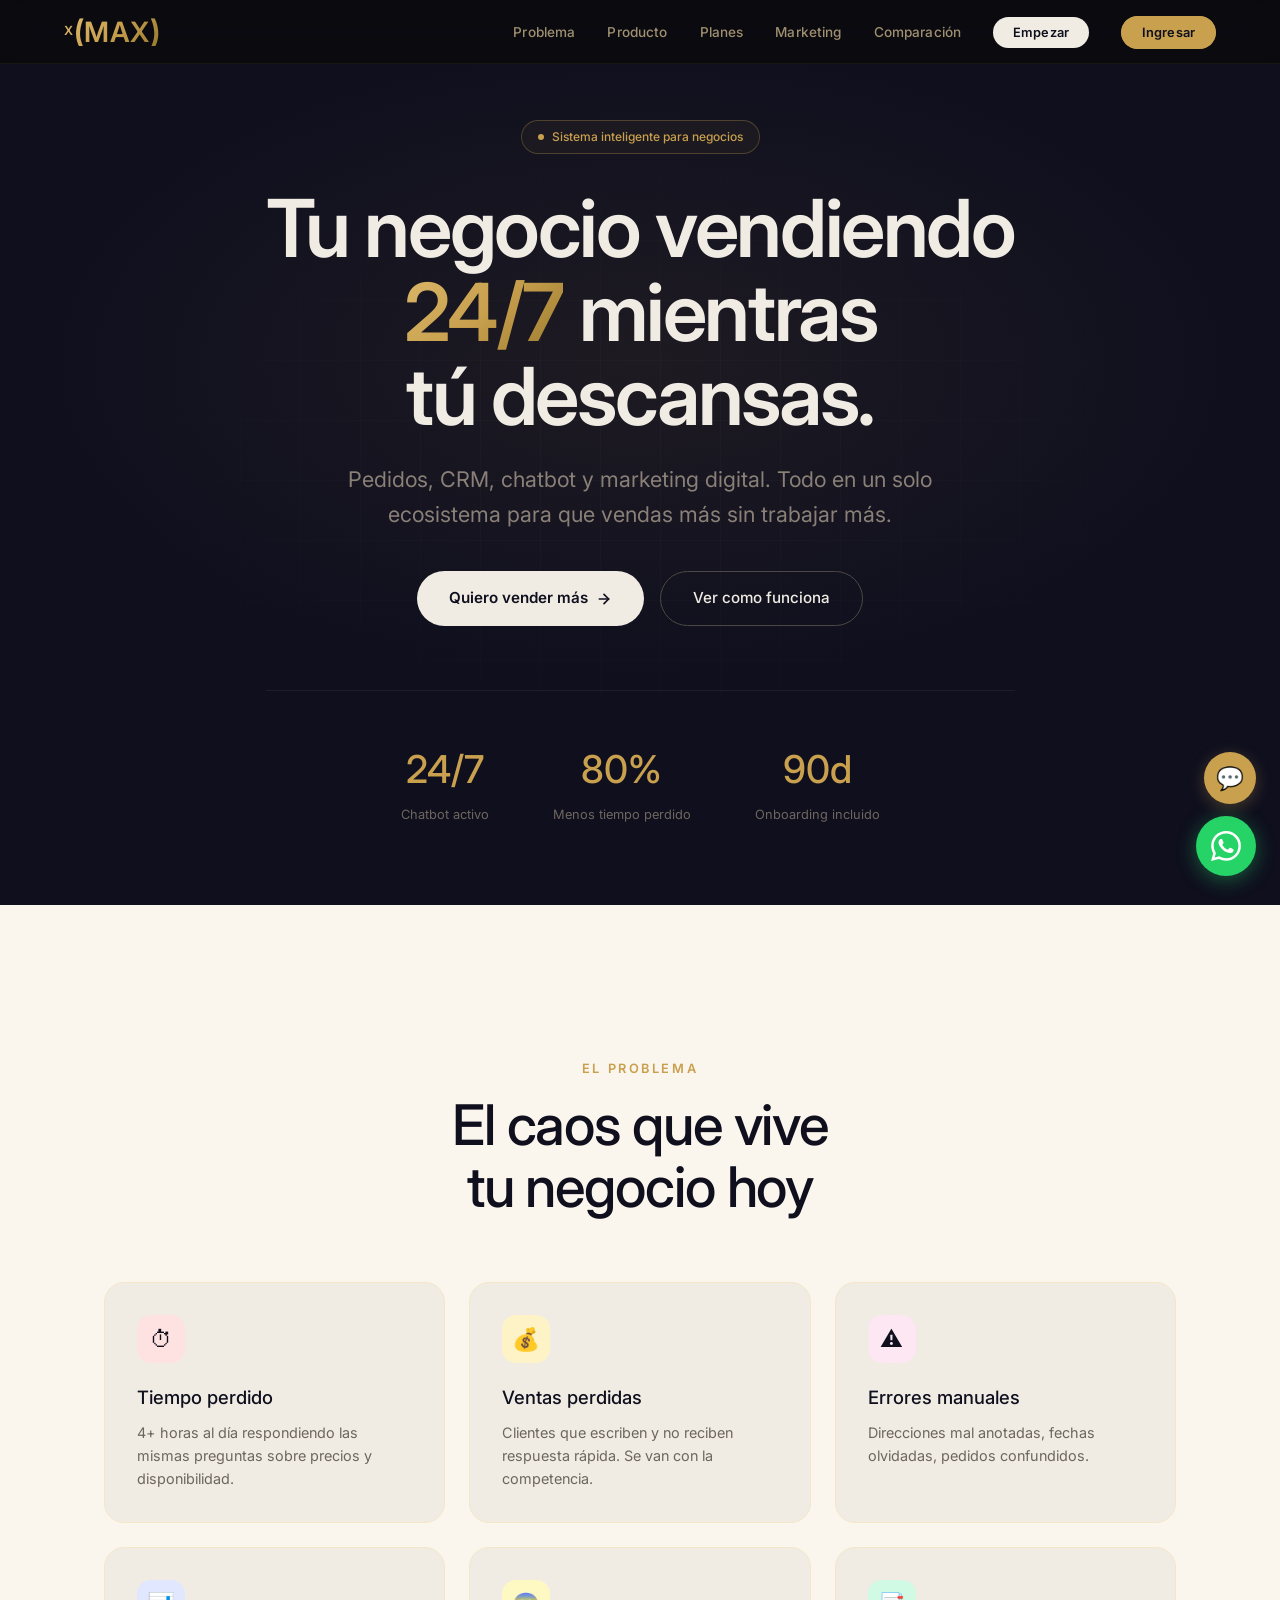
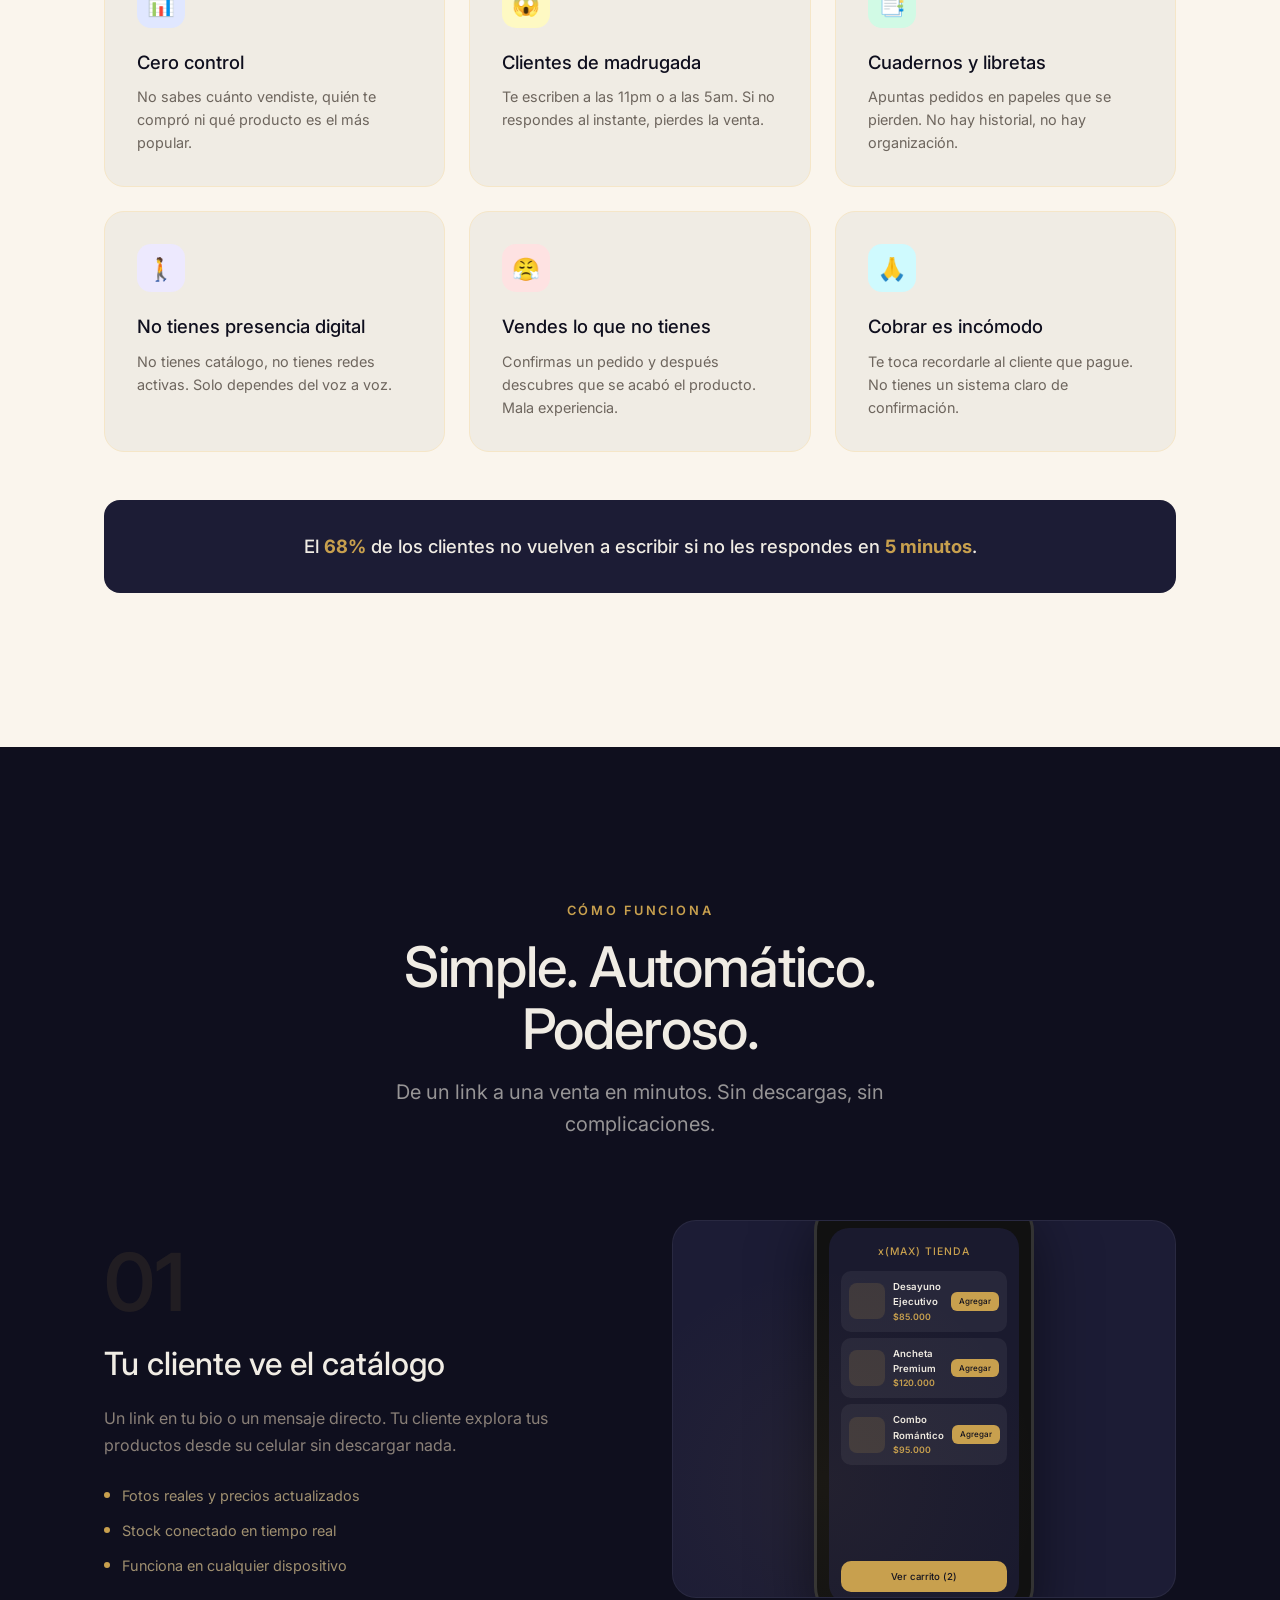
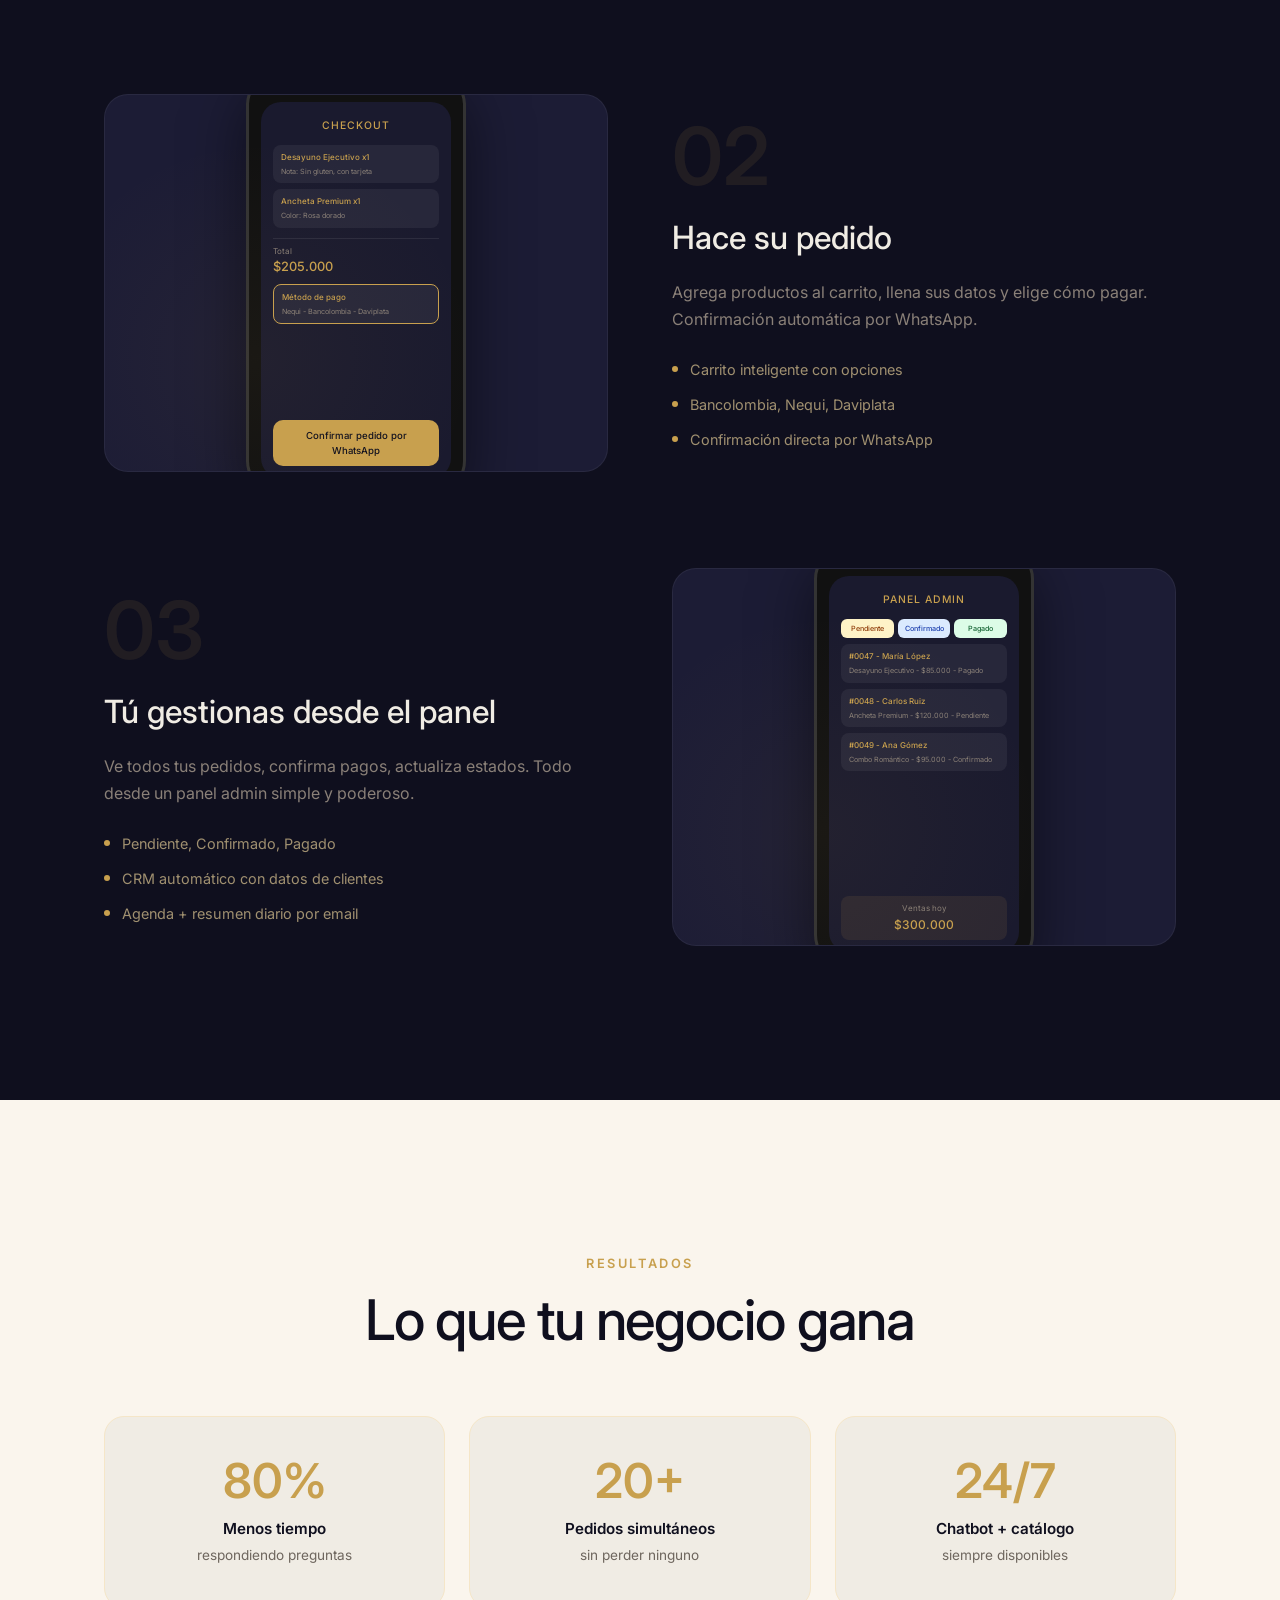
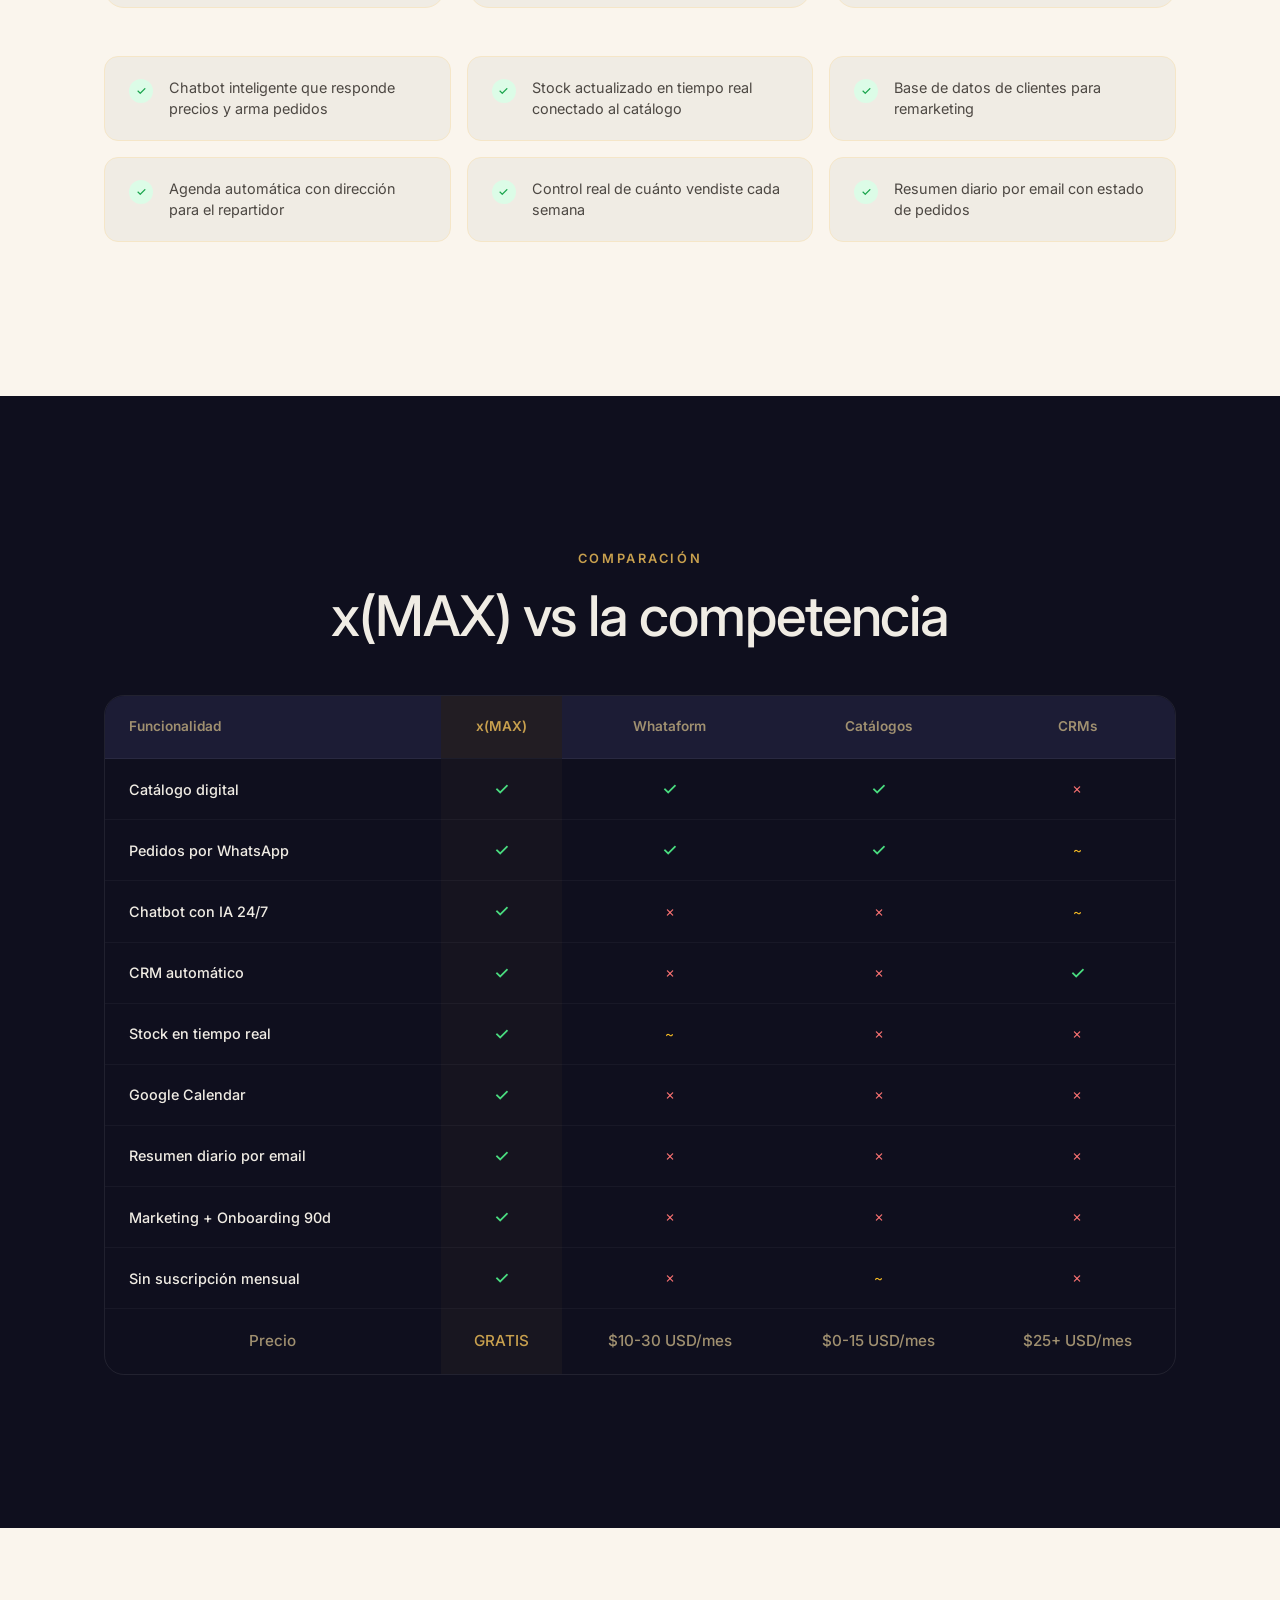
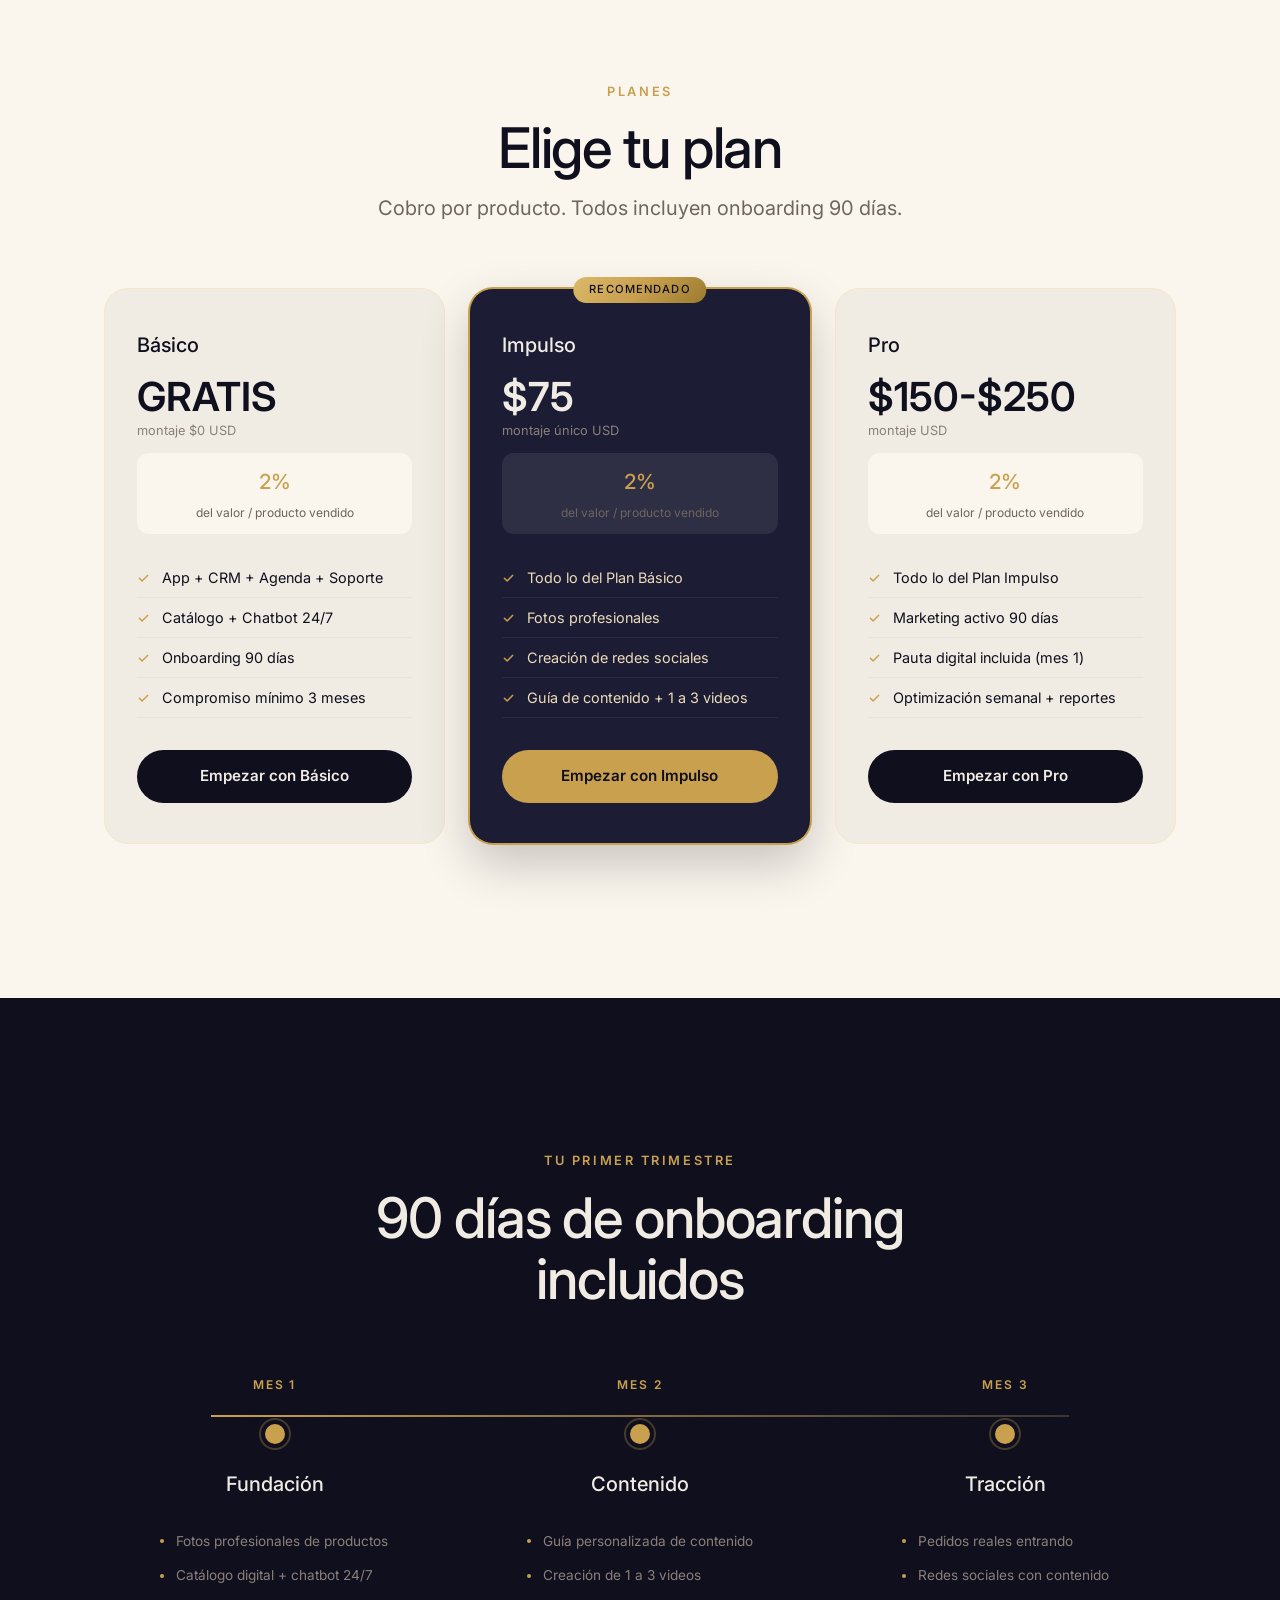
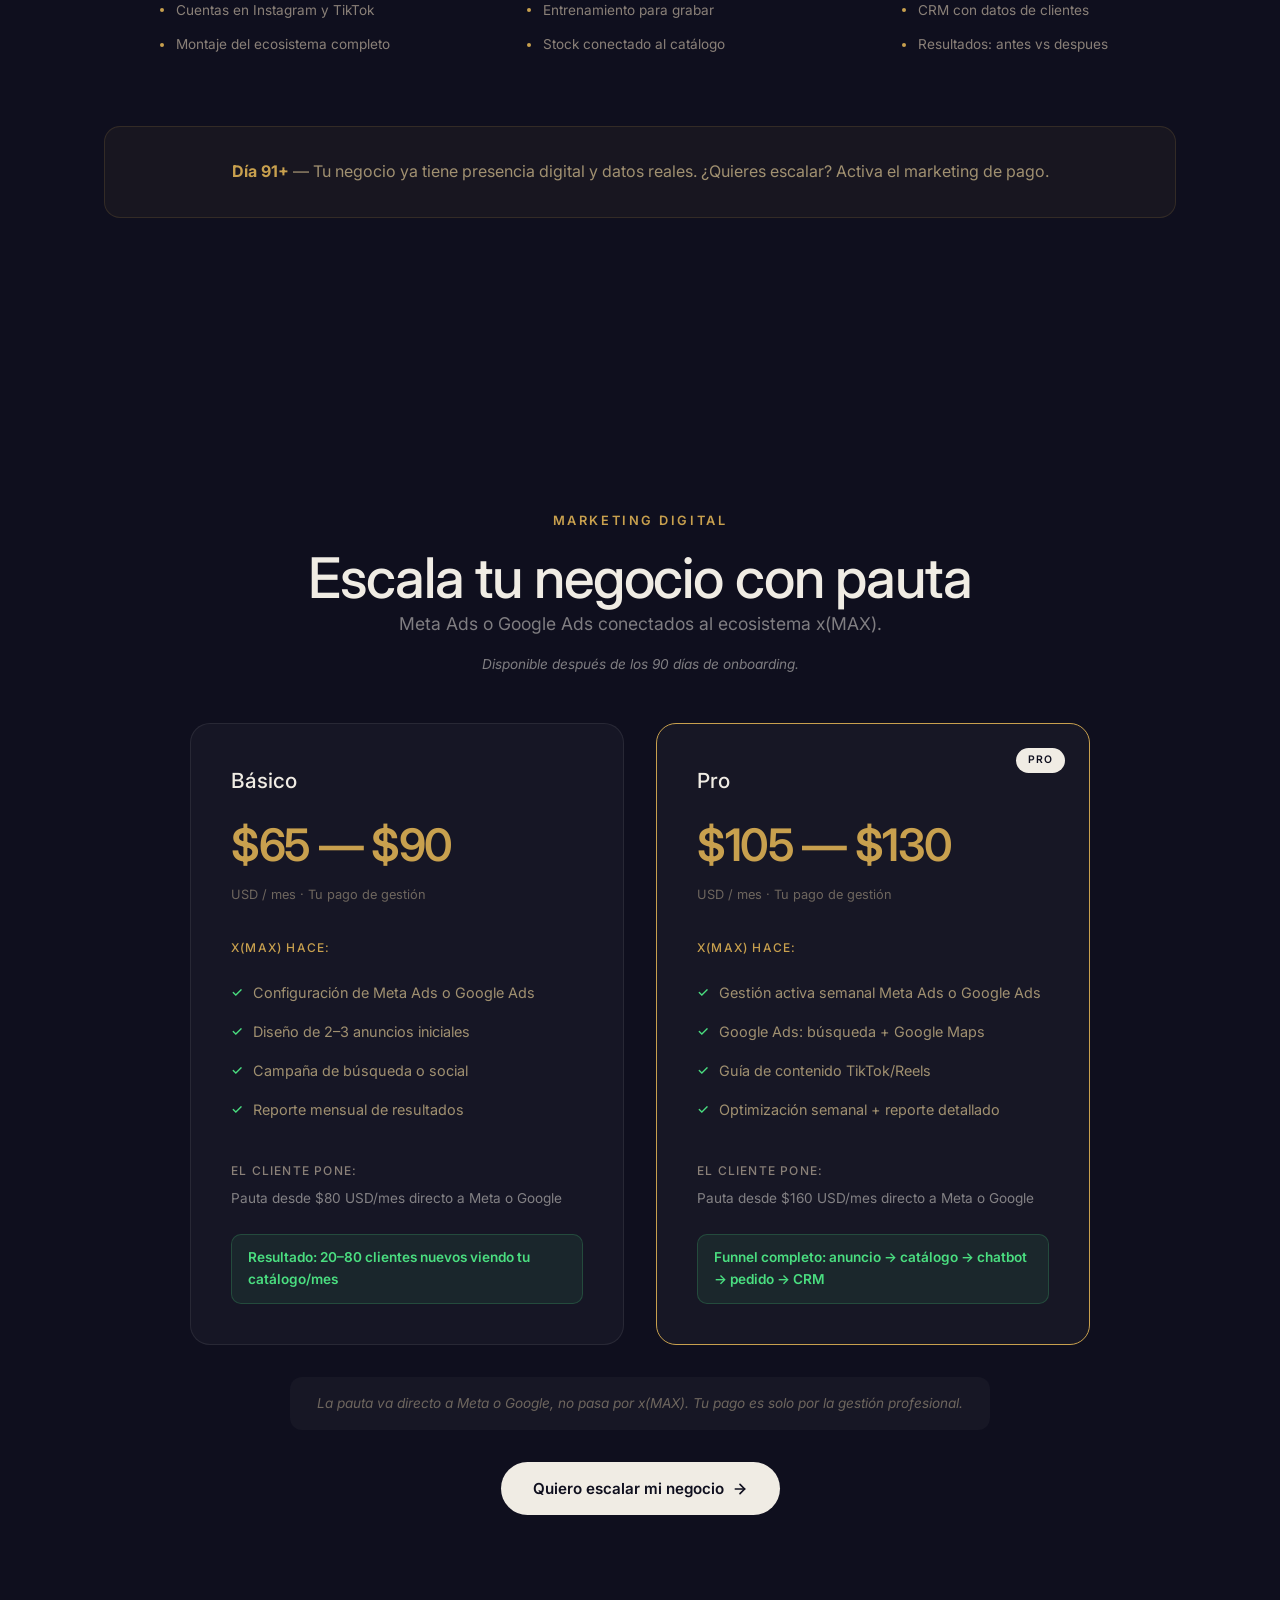
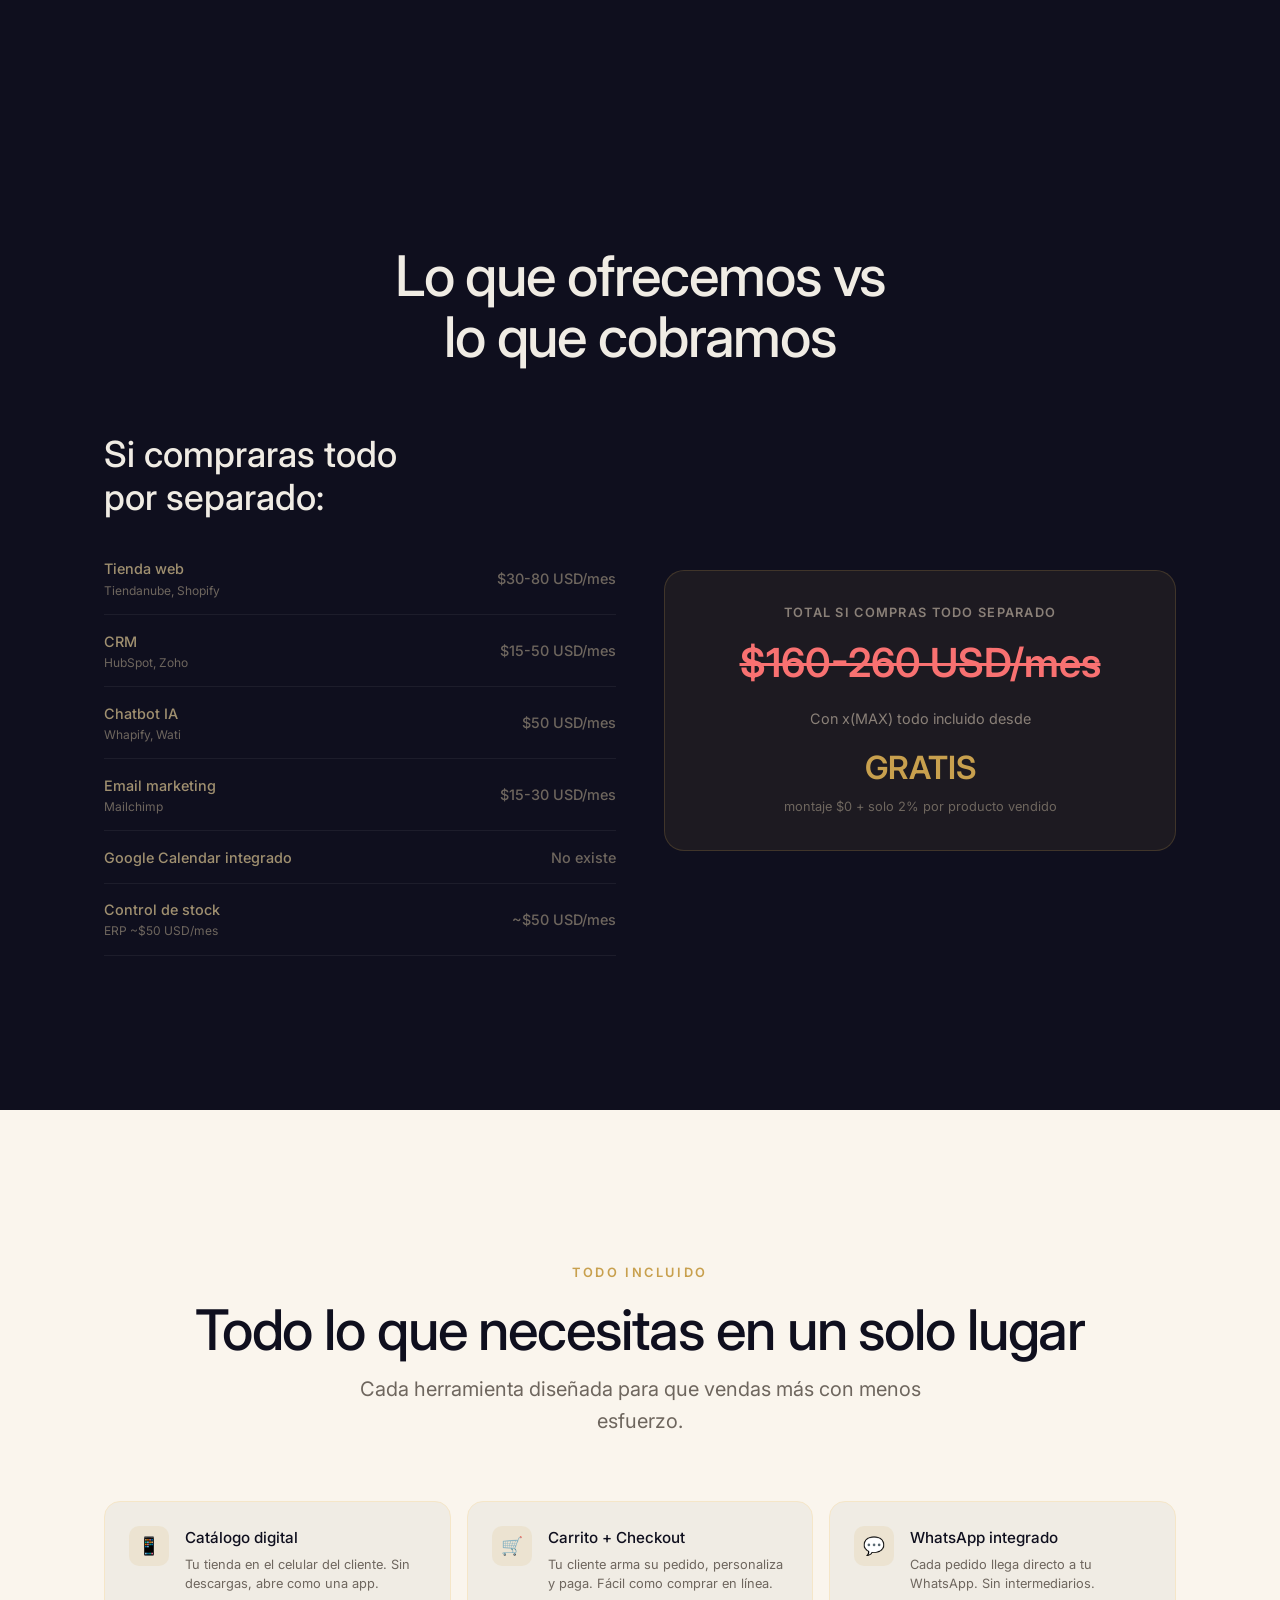
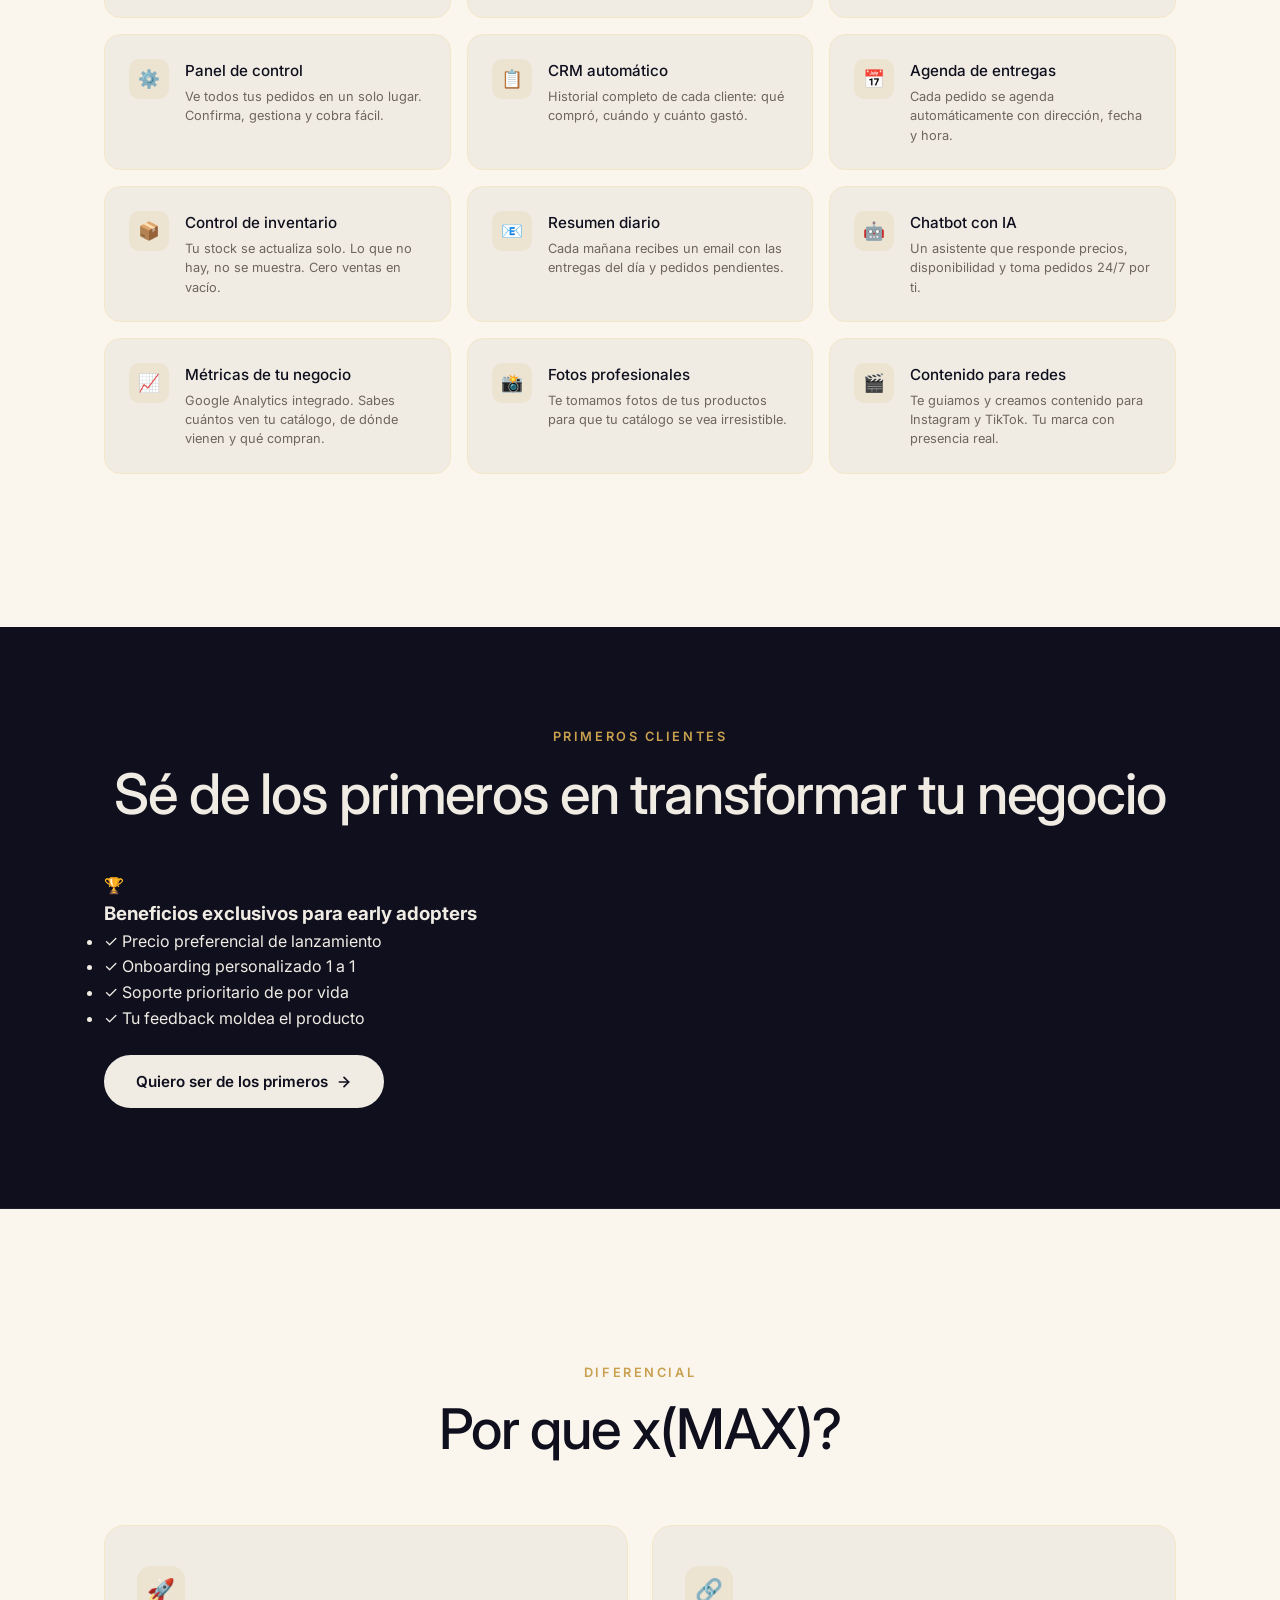
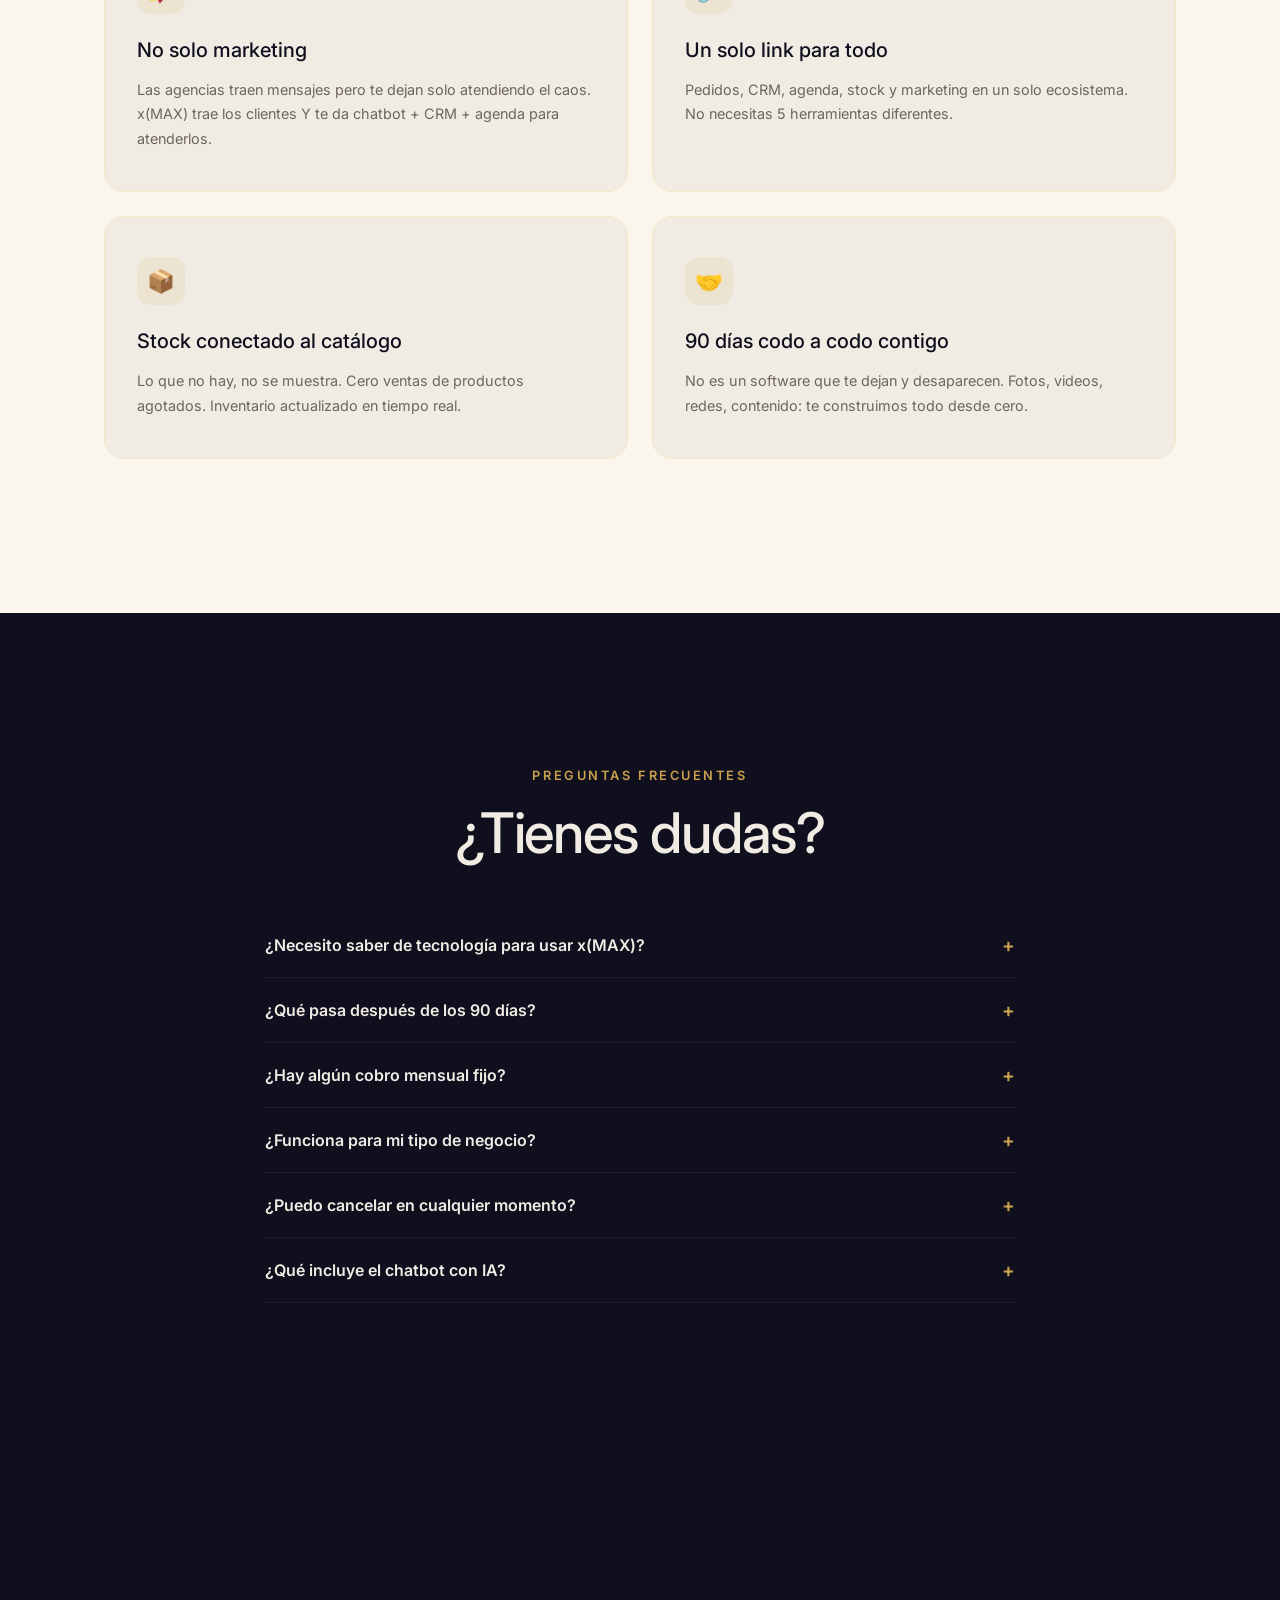
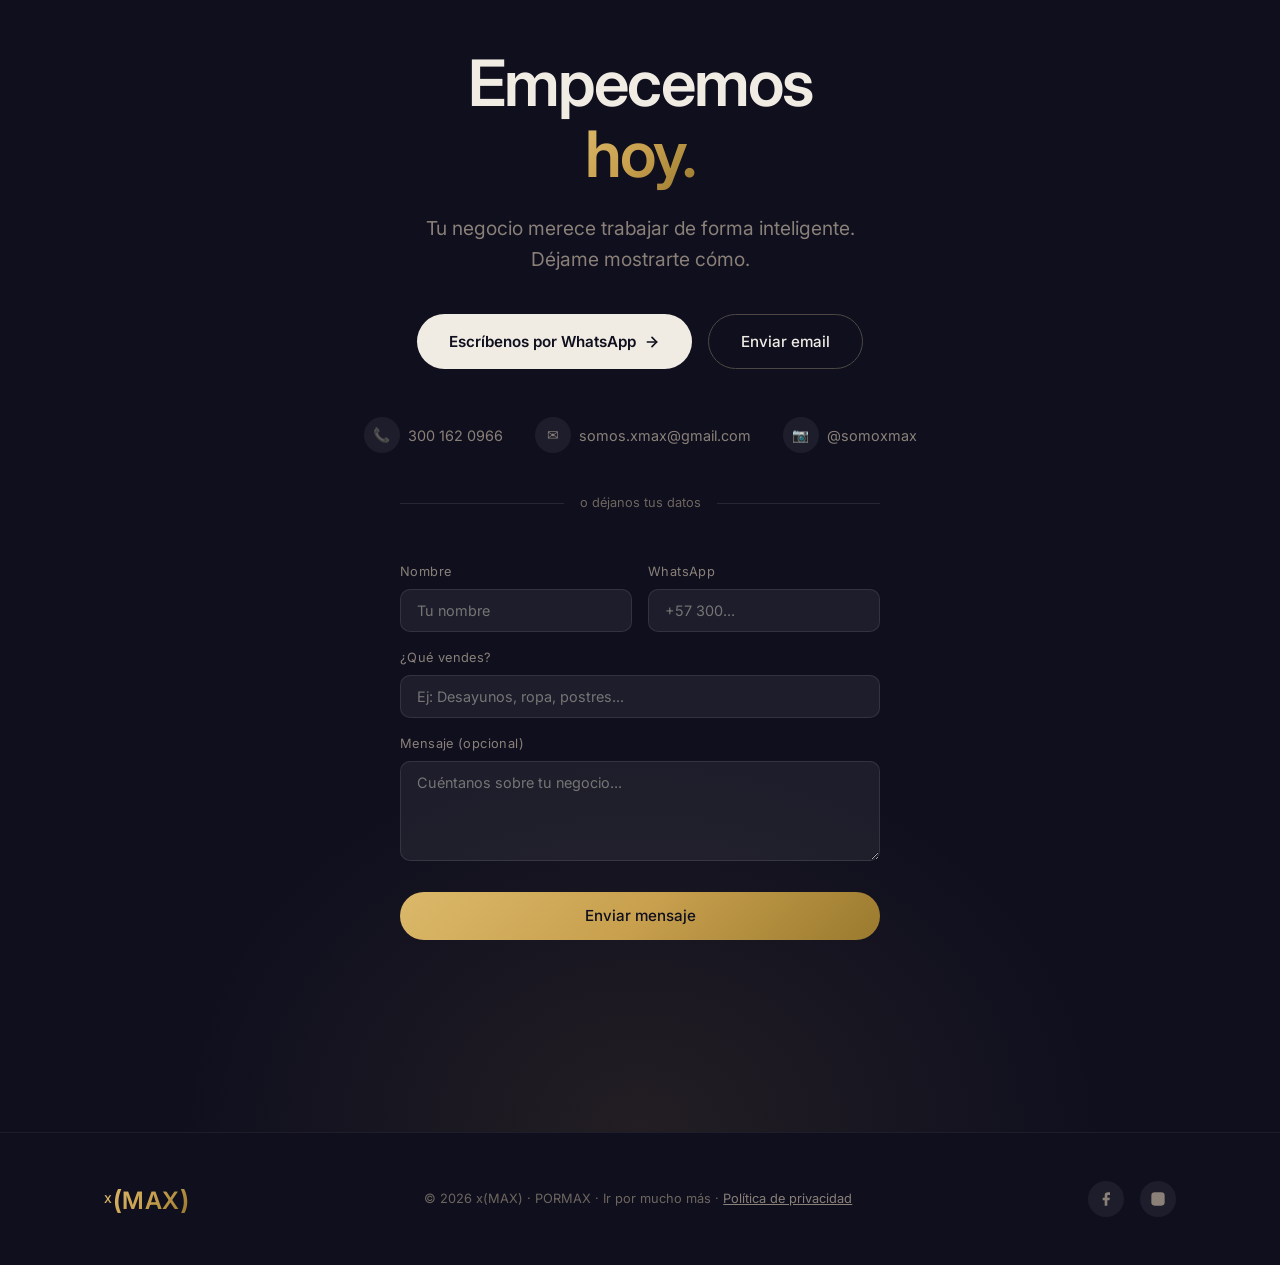
==== index.html @ 74118e9a "feat: Plan Básico ahora es GRATIS — $0 montaje, solo 2% comisión Actualiza todas las referencias de " ====
<!DOCTYPE html>
<html lang="es">
<head>
    <meta charset="UTF-8">
    <!-- Meta Pixel Code -->
    <script>
    !function(f,b,e,v,n,t,s)
    {if(f.fbq)return;n=f.fbq=function(){n.callMethod?
    n.callMethod.apply(n,arguments):n.queue.push(arguments)};
    if(!f._fbq)f._fbq=n;n.push=n;n.loaded=!0;n.version='2.0';
    n.queue=[];t=b.createElement(e);t.async=!0;
    t.src=v;s=b.getElementsByTagName(e)[0];
    s.parentNode.insertBefore(t,s)}(window, document,'script',
    'https://connect.facebook.net/en_US/fbevents.js');
    fbq('init', '1249719683430433');
    fbq('track', 'PageView');
    </script>
    <noscript><img height="1" width="1" style="display:none"
    src="https://www.facebook.com/tr?id=1249719683430433&ev=PageView&noscript=1"
    /></noscript>
    <!-- End Meta Pixel Code -->
    <!-- Google Analytics -->
    <script async src="https://www.googletagmanager.com/gtag/js?id=G-PE68RVN55R"></script>
    <script>
        window.dataLayer = window.dataLayer || [];
        function gtag(){dataLayer.push(arguments);}
        gtag('js', new Date());
        gtag('config', 'G-PE68RVN55R');
    </script>
    <meta name="viewport" content="width=device-width, initial-scale=1.0">
    <title>somosxmax — Optimizamos y Organizamos tu Negocio</title>
    <meta name="description" content="somosxmax: sistema de pedidos, CRM, catálogo digital, chatbot 24/7 y marketing para pequeñas empresas en Colombia. Vende más sin trabajar más.">
    <meta name="keywords" content="somosxmax, marketing digital Colombia, CRM pequeñas empresas, chatbot negocios, catálogo digital, agencia marketing digital">
    <link rel="canonical" href="https://somosxmax.widagarpa.workers.dev/">
    <meta property="og:title" content="somosxmax — Optimizamos y Organizamos tu Negocio">
    <meta property="og:description" content="Pedidos, CRM, chatbot y marketing digital. Todo en un solo ecosistema para que vendas más sin trabajar más.">
    <meta property="og:image" content="https://somosxmax.widagarpa.workers.dev/assets/og-image.svg">
    <meta property="og:image:width" content="1200">
    <meta property="og:image:height" content="630">
    <meta property="og:url" content="https://somosxmax.widagarpa.workers.dev">
    <meta property="og:type" content="website">
    <meta property="og:site_name" content="somosxmax">
    <meta property="og:locale" content="es_CO">
    <meta name="twitter:card" content="summary_large_image">
    <meta name="twitter:title" content="somosxmax — Marketing Digital para tu Negocio">
    <meta name="twitter:description" content="CRM, chatbot 24/7 y marketing digital para pequeñas empresas en Colombia.">
    <meta name="twitter:image" content="https://somosxmax.widagarpa.workers.dev/assets/og-image.svg">
    <link rel="icon" type="image/svg+xml" href="assets/favicon.svg">
    <script type="application/ld+json">
    [
        {
            "@context": "https://schema.org",
            "@type": "Organization",
            "name": "somosxmax",
            "alternateName": ["x(MAX)", "xMAX by PORMAX", "PORMAX"],
            "description": "Agencia de marketing digital en Colombia. CRM, chatbot 24/7, catálogo digital y marketing para pequeñas empresas.",
            "url": "https://somosxmax.widagarpa.workers.dev",
            "email": "somos.xmax@gmail.com",
            "telephone": "+573001620966",
            "areaServed": {
                "@type": "Country",
                "name": "Colombia"
            },
            "serviceType": ["Marketing Digital", "CRM", "Chatbot", "Catálogo Digital", "Diseño Web"],
            "sameAs": [
                "https://www.facebook.com/profile.php?id=61578468688463",
                "https://www.instagram.com/somoxmax/"
            ]
        },
        {
            "@context": "https://schema.org",
            "@type": "SoftwareApplication",
            "name": "somosxmax",
            "alternateName": "x(MAX)",
            "description": "Sistema de pedidos, CRM, catálogo digital y chatbot 24/7 para pequeñas empresas en Colombia.",
            "applicationCategory": "BusinessApplication",
            "operatingSystem": "Web",
            "offers": [
                {
                    "@type": "Offer",
                    "name": "Plan Básico",
                    "price": "0",
                    "priceCurrency": "USD",
                    "description": "Montaje GRATIS. App + CRM + Catálogo + Chatbot 24/7 + Onboarding 90 días. Solo 2% comisión por venta."
                },
                {
                    "@type": "Offer",
                    "name": "Plan Impulso",
                    "price": "75",
                    "priceCurrency": "USD",
                    "description": "Todo lo del Plan Básico + Fotos profesionales + Redes sociales + Videos"
                },
                {
                    "@type": "Offer",
                    "name": "Plan Pro",
                    "priceRange": "$150 - $250",
                    "priceCurrency": "USD",
                    "description": "Todo lo del Plan Impulso + Marketing activo 90 días + Pauta digital incluida"
                }
            ],
            "provider": {
                "@type": "Organization",
                "name": "somosxmax",
                "url": "https://somosxmax.widagarpa.workers.dev"
            }
        }
    ]
    </script>
    <link rel="preconnect" href="https://fonts.googleapis.com">
    <link rel="preconnect" href="https://fonts.gstatic.com" crossorigin>
    <link href="https://fonts.googleapis.com/css2?family=Inter:wght@300;400;500;600&display=swap" rel="stylesheet">
    <link href="https://api.fontshare.com/v2/css?f[]=clash-display@400,500,600&display=swap" rel="stylesheet">
    <style>
        /* ========== RESET & BASE ========== */
        *, *::before, *::after { margin: 0; padding: 0; box-sizing: border-box; }

        :root {
            --black: #0f0f1e;
            --white: #f0ece4;
            --gray-50: #faf5ed;
            --gray-100: #f5e6c8;
            --gray-200: #eddcba;
            --gray-300: #a09070;
            --gray-400: #8a8078;
            --gray-500: #6e665e;
            --text-light: rgba(240,236,228,0.75);
            --gray-600: #4d4843;
            --gray-700: #3a3632;
            --gray-800: #1c1c35;
            --accent: #c8a04e;
            --accent-light: #dbb96a;
            --accent-glow: rgba(200, 160, 78, 0.12);
            --gradient-dark: linear-gradient(180deg, #0f0f1e 0%, #16162b 100%);
            --gradient-accent: linear-gradient(135deg, #dbb96a 0%, #c8a04e 50%, #9a7a2e 100%);
            --font-primary: 'Inter', -apple-system, BlinkMacSystemFont, sans-serif;
            --font-display: 'Clash Display', 'Inter', sans-serif;
            --ease-out: cubic-bezier(0.25, 0.46, 0.45, 0.94);
            --ease-spring: cubic-bezier(0.34, 1.56, 0.64, 1);
        }

        html {
            scroll-behavior: smooth;
            -webkit-font-smoothing: antialiased;
            -moz-osx-font-smoothing: grayscale;
        }

        body {
            font-family: var(--font-primary);
            background: var(--black);
            color: var(--white);
            overflow-x: hidden;
            line-height: 1.6;
        }

        ::selection {
            background: var(--accent);
            color: var(--black);
        }

        a { text-decoration: none; color: inherit; }
        img { max-width: 100%; display: block; }
        button { cursor: pointer; border: none; background: none; font-family: inherit; }

        /* ========== UTILITY ========== */
        .container {
            max-width: 1200px;
            margin: 0 auto;
            padding: 0 clamp(20px, 5vw, 80px);
        }

        .section-label {
            font-family: var(--font-display);
            font-size: 0.8rem;
            font-weight: 600;
            letter-spacing: 0.2em;
            text-transform: uppercase;
            color: var(--accent);
            margin-bottom: 1rem;
        }

        .section-title {
            font-family: var(--font-display);
            font-size: clamp(2rem, 5vw, 3.5rem);
            font-weight: 500;
            line-height: 1.1;
            letter-spacing: -0.02em;
        }

        .section-subtitle {
            font-size: clamp(1rem, 2vw, 1.25rem);
            color: var(--gray-400);
            max-width: 600px;
            line-height: 1.6;
        }

        .reveal {
            opacity: 0;
            transform: translateY(40px);
            transition: opacity 0.8s var(--ease-out), transform 0.8s var(--ease-out);
        }
        .reveal.visible {
            opacity: 1;
            transform: translateY(0);
        }
        .reveal-delay-1 { transition-delay: 0.1s; }
        .reveal-delay-2 { transition-delay: 0.2s; }
        .reveal-delay-3 { transition-delay: 0.3s; }
        .reveal-delay-4 { transition-delay: 0.4s; }


        /* === Dark section text overrides === */
        .hero .section-subtitle,
        .how-it-works .section-subtitle,
        .comparison .section-subtitle,
        .final-cta .section-subtitle,
        .marketing .section-subtitle,
        .timeline .section-subtitle { color: rgba(240,236,228,0.6); }

        .hero p, .how-it-works p, .comparison p,
        .final-cta p, .marketing p, .timeline p,
        .how-step p, .mkt-card p { color: rgba(240,236,228,0.5); }

        .footer-copy, .footer-links a,
        .chatbot-subtitle { color: rgba(240,236,228,0.5); }

        .comparison-table td { color: rgba(240,236,228,0.7); }

        /* Light section text — ensure dark readable text */
        .problem .section-subtitle,
        .benefits .section-subtitle,
        .pricing .section-subtitle,
        .why .section-subtitle { color: #6e665e; }

        .problem-card p, .benefit-stat-card p,
        .why-card p, .feature-card p { color: #6e665e; }

        .price-card p, .commission-box p { color: #6e665e; }

        /* Price cards with dark bg inside light section */
        .price-card.featured p,
        .price-card.featured .price-sub,
        .price-card.featured li { color: rgba(240,236,228,0.7); }

        /* ========== NAV ========== */
        .nav {
            position: fixed;
            top: 0;
            left: 0;
            right: 0;
            z-index: 1000;
            padding: 0 clamp(20px, 5vw, 80px);
            height: 64px;
            display: flex;
            align-items: center;
            justify-content: space-between;
            background: rgba(15, 15, 30, 0.85);
            backdrop-filter: saturate(180%) blur(20px);
            -webkit-backdrop-filter: saturate(180%) blur(20px);
            border-bottom: 1px solid rgba(200,160,78,0.08);
            transition: background 0.3s;
        }

        .nav-logo img {
            height: 48px;
            width: auto;
        }

        .nav-links {
            display: flex;
            gap: 2rem;
            list-style: none;
            align-items: center;
        }

        .nav-links a {
            font-size: 0.85rem;
            font-weight: 500;
            color: var(--gray-300);
            transition: color 0.2s;
            letter-spacing: 0.01em;
        }

        .nav-links a:hover { color: var(--white); }

        .nav-cta {
            background: var(--white) !important;
            color: var(--black) !important;
            padding: 0.5rem 1.25rem !important;
            border-radius: 100px;
            font-weight: 600 !important;
            font-size: 0.8rem !important;
            transition: transform 0.2s var(--ease-spring), box-shadow 0.2s !important;
        }

        .nav-cta:hover {
            transform: scale(1.05);
            box-shadow: 0 4px 20px rgba(255,255,255,0.15);
        }

        .nav-cta-login {
            background: var(--accent) !important;
            color: var(--black) !important;
            border: 1px solid var(--accent) !important;
        }
        .nav-cta-login:hover {
            box-shadow: 0 4px 20px rgba(200,160,78,0.3) !important;
        }

        .mobile-login-btn {
            display: inline-block;
            background: var(--accent);
            color: var(--black) !important;
            padding: 0.7rem 1.5rem;
            border-radius: 100px;
            font-weight: 500;
            text-align: center;
            margin-top: 0.5rem;
        }

        .nav-hamburger {
            display: none;
            flex-direction: column;
            gap: 5px;
            padding: 8px;
        }
        .nav-hamburger span {
            width: 22px;
            height: 2px;
            background: var(--white);
            transition: all 0.3s;
            border-radius: 2px;
        }

        .mobile-menu {
            display: none;
            position: fixed;
            top: 64px;
            left: 0;
            right: 0;
            bottom: 0;
            background: rgba(10, 10, 10, 0.98);
            backdrop-filter: blur(20px);
            z-index: 999;
            flex-direction: column;
            padding: 2rem;
            gap: 0;
        }
        .mobile-menu.open { display: flex; }
        .mobile-menu a {
            font-size: 1.5rem;
            font-weight: 600;
            padding: 1rem 0;
            border-bottom: 1px solid rgba(255,255,255,0.06);
            color: var(--gray-300);
            transition: color 0.2s;
        }
        .mobile-menu a:hover { color: var(--white); }

        /* ========== HERO ========== */
        .hero {
            min-height: 100vh;
            display: flex;
            align-items: center;
            justify-content: center;
            text-align: center;
            position: relative;
            overflow: hidden;
            padding: 120px 20px 80px;
        }

        .hero-bg {
            position: absolute;
            inset: 0;
            background: radial-gradient(ellipse 80% 60% at 50% 40%, rgba(200,160,78,0.08) 0%, transparent 60%);
        }

        .hero-grid {
            position: absolute;
            inset: 0;
            background-image:
                linear-gradient(rgba(255,255,255,0.02) 1px, transparent 1px),
                linear-gradient(90deg, rgba(255,255,255,0.02) 1px, transparent 1px);
            background-size: 60px 60px;
            mask-image: radial-gradient(ellipse 70% 60% at 50% 50%, black 20%, transparent 70%);
            -webkit-mask-image: radial-gradient(ellipse 70% 60% at 50% 50%, black 20%, transparent 70%);
        }

        .hero-content {
            position: relative;
            z-index: 1;
            max-width: 900px;
        }

        .hero-badge {
            display: inline-flex;
            align-items: center;
            gap: 0.5rem;
            padding: 0.4rem 1rem;
            border: 1px solid rgba(200,160,78,0.3);
            border-radius: 100px;
            font-size: 0.75rem;
            font-weight: 500;
            color: var(--accent);
            margin-bottom: 2rem;
            backdrop-filter: blur(10px);
            background: rgba(200,160,78,0.05);
        }

        .hero-badge-dot {
            width: 6px;
            height: 6px;
            background: var(--accent);
            border-radius: 50%;
            animation: pulse-dot 2s infinite;
        }

        @keyframes pulse-dot {
            0%, 100% { opacity: 1; }
            50% { opacity: 0.3; }
        }

        .hero h1 {
            font-family: var(--font-display);
            font-size: clamp(2.5rem, 7vw, 5rem);
            font-weight: 600;
            line-height: 1.05;
            letter-spacing: -0.03em;
            margin-bottom: 1.5rem;
        }

        .hero h1 .highlight {
            background: var(--gradient-accent);
            -webkit-background-clip: text;
            -webkit-text-fill-color: transparent;
            background-clip: text;
        }

        .hero p {
            font-size: clamp(1rem, 2.2vw, 1.35rem);
            color: var(--gray-400);
            max-width: 600px;
            margin: 0 auto 2.5rem;
            line-height: 1.6;
        }

        .hero-buttons {
            display: flex;
            gap: 1rem;
            justify-content: center;
            flex-wrap: wrap;
        }

        .btn-primary {
            display: inline-flex;
            align-items: center;
            gap: 0.5rem;
            padding: 0.9rem 2rem;
            background: var(--white);
            color: var(--black);
            border-radius: 100px;
            font-weight: 600;
            font-size: 0.95rem;
            transition: transform 0.2s var(--ease-spring), box-shadow 0.3s;
        }
        .btn-primary:hover {
            transform: scale(1.05);
            box-shadow: 0 8px 30px rgba(255,255,255,0.15);
        }

        .btn-secondary {
            display: inline-flex;
            align-items: center;
            gap: 0.5rem;
            padding: 0.9rem 2rem;
            border: 1px solid var(--gray-600);
            color: var(--white);
            border-radius: 100px;
            font-weight: 500;
            font-size: 0.95rem;
            transition: border-color 0.2s, background 0.2s;
        }
        .btn-secondary:hover {
            border-color: var(--gray-400);
            background: rgba(255,255,255,0.05);
        }

        .hero-stats {
            display: flex;
            justify-content: center;
            gap: clamp(2rem, 5vw, 4rem);
            margin-top: 4rem;
            padding-top: 3rem;
            border-top: 1px solid rgba(255,255,255,0.06);
        }
        .hero-stat-number {
            font-family: var(--font-display);
            font-size: clamp(1.5rem, 3vw, 2.5rem);
            font-weight: 500;
            color: var(--accent);
        }
        .hero-stat-label {
            font-size: 0.8rem;
            color: var(--gray-500);
            margin-top: 0.25rem;
        }

        /* ========== PROBLEM ========== */
        .problem {
            padding: clamp(80px, 12vw, 160px) 0;
            background: var(--gray-50);
            color: var(--black);
        }

        .problem .section-title { color: var(--black); }

        .problem-header {
            text-align: center;
            margin-bottom: 4rem;
        }

        .problem-grid {
            display: flex;
            flex-wrap: wrap;
            justify-content: center;
            gap: 1.5rem;
        }
        .problem-card {
            flex: 0 1 calc(33.333% - 1rem);
            min-width: 260px;
            background: var(--white);
            border-radius: 20px;
            padding: 2rem;
            border: 1px solid var(--gray-100);
            transition: transform 0.3s var(--ease-out), box-shadow 0.3s;
        }
        .problem-card:hover {
            transform: translateY(-4px);
            box-shadow: 0 20px 40px rgba(0,0,0,0.06);
        }

        .problem-icon {
            width: 48px;
            height: 48px;
            border-radius: 14px;
            background: #fee2e2;
            display: flex;
            align-items: center;
            justify-content: center;
            font-size: 1.4rem;
            margin-bottom: 1.25rem;
        }

        .problem-card h3 {
            font-family: var(--font-display);
            font-size: 1.15rem;
            font-weight: 500;
            margin-bottom: 0.5rem;
            color: var(--black);
        }

        .problem-card p {
            font-size: 0.9rem;
            color: var(--gray-500);
            line-height: 1.6;
        }

        .problem-stat {
            text-align: center;
            margin-top: 3rem;
            padding: 2rem;
            background: var(--gray-800);
            border-radius: 16px;
            color: var(--white);
        }
        .problem-stat p {
            font-size: clamp(0.95rem, 2vw, 1.15rem);
            font-weight: 500;
        }
        .problem-stat strong {
            color: var(--accent);
        }

        /* ========== HOW IT WORKS ========== */
        .how-it-works {
            padding: clamp(80px, 12vw, 160px) 0;
            background: var(--black);
        }

        .how-header {
            text-align: center;
            margin-bottom: 5rem;
        }

        .steps {
            display: flex;
            flex-direction: column;
            gap: 6rem;
        }

        .step {
            display: grid;
            grid-template-columns: 1fr 1fr;
            gap: clamp(2rem, 5vw, 5rem);
            align-items: center;
        }

        .step:nth-child(even) .step-content { order: 2; }
        .step:nth-child(even) .step-visual { order: 1; }

        .step-number {
            font-family: var(--font-display);
            font-size: 5rem;
            font-weight: 600;
            color: rgba(200,160,78,0.1);
            line-height: 1;
            margin-bottom: 1rem;
        }

        .step h3 {
            font-family: var(--font-display);
            font-size: clamp(1.5rem, 3vw, 2rem);
            font-weight: 500;
            margin-bottom: 1rem;
        }

        .step p {
            font-size: 1rem;
            color: var(--gray-400);
            line-height: 1.7;
            margin-bottom: 1.5rem;
        }

        .step-features {
            list-style: none;
            display: flex;
            flex-direction: column;
            gap: 0.75rem;
        }
        .step-features li {
            display: flex;
            align-items: center;
            gap: 0.75rem;
            font-size: 0.9rem;
            color: var(--gray-300);
        }
        .step-features li::before {
            content: '';
            width: 6px;
            height: 6px;
            background: var(--accent);
            border-radius: 50%;
            flex-shrink: 0;
        }

        .step-visual {
            background: var(--gray-800);
            border-radius: 24px;
            aspect-ratio: 4/3;
            display: flex;
            align-items: center;
            justify-content: center;
            border: 1px solid rgba(255,255,255,0.06);
            position: relative;
            overflow: hidden;
        }

        .step-visual-inner {
            text-align: center;
            padding: 2rem;
        }

        .step-visual-icon {
            font-size: 3rem;
            margin-bottom: 1rem;
        }

        .step-visual-text {
            font-family: var(--font-display);
            font-size: 1rem;
            font-weight: 600;
            color: var(--gray-400);
        }

        .step-visual::after {
            content: '';
            position: absolute;
            inset: 0;
            border-radius: 24px;
            background: radial-gradient(circle at 30% 70%, rgba(200,160,78,0.05) 0%, transparent 50%);
        }

        /* ========== BENEFITS ========== */
        .benefits {
            padding: clamp(80px, 12vw, 160px) 0;
            background: var(--gray-50);
            color: var(--black);
        }

        .benefits-header {
            text-align: center;
            margin-bottom: 4rem;
        }
        .benefits .section-title { color: var(--black); }

        .benefits-top {
            display: grid;
            grid-template-columns: repeat(3, 1fr);
            gap: 1.5rem;
            margin-bottom: 3rem;
        }

        .benefit-stat-card {
            background: var(--white);
            border-radius: 20px;
            padding: 2.5rem 2rem;
            text-align: center;
            border: 1px solid var(--gray-100);
            transition: transform 0.3s var(--ease-out);
        }
        .benefit-stat-card:hover {
            transform: translateY(-4px);
        }

        .benefit-big-number {
            font-family: var(--font-display);
            font-size: clamp(2rem, 4vw, 3rem);
            font-weight: 600;
            color: var(--accent);
            line-height: 1;
        }

        .benefit-stat-card h3 {
            font-size: 0.95rem;
            font-weight: 600;
            margin-top: 0.75rem;
            color: var(--black);
        }

        .benefit-stat-card p {
            font-size: 0.85rem;
            color: var(--gray-500);
            margin-top: 0.25rem;
        }

        .benefits-list {
            display: grid;
            grid-template-columns: repeat(auto-fit, minmax(300px, 1fr));
            gap: 1rem;
        }

        .benefit-item {
            display: flex;
            align-items: flex-start;
            gap: 1rem;
            padding: 1.25rem 1.5rem;
            background: var(--white);
            border-radius: 14px;
            border: 1px solid var(--gray-100);
        }

        .benefit-check {
            width: 24px;
            height: 24px;
            border-radius: 50%;
            background: #dcfce7;
            display: flex;
            align-items: center;
            justify-content: center;
            flex-shrink: 0;
            margin-top: 2px;
            font-size: 0.75rem;
            color: #16a34a;
            font-weight: 500;
        }

        .benefit-item p {
            font-size: 0.9rem;
            color: var(--gray-600);
            line-height: 1.5;
        }

        /* ========== COMPARISON ========== */
        .comparison {
            padding: clamp(80px, 12vw, 160px) 0;
            background: var(--black);
        }

        .comparison-header {
            text-align: center;
            margin-bottom: 3rem;
        }

        .comparison-table-wrapper {
            overflow-x: auto;
            border-radius: 20px;
            border: 1px solid rgba(255,255,255,0.08);
        }

        .comparison-table {
            width: 100%;
            min-width: 700px;
            border-collapse: collapse;
        }

        .comparison-table thead th {
            padding: 1.25rem 1rem;
            font-size: 0.85rem;
            font-weight: 600;
            text-align: center;
            background: var(--gray-800);
            border-bottom: 1px solid rgba(255,255,255,0.06);
            color: var(--gray-300);
        }

        .comparison-table thead th:first-child {
            text-align: left;
            padding-left: 1.5rem;
        }

        .comparison-table thead th.highlight-col {
            background: rgba(200,160,78,0.1);
            color: var(--accent);
            position: relative;
        }
        .comparison-table thead th.highlight-col::before {
            content: '';
            display: none;
        }

        .comparison-table tbody td {
            padding: 1rem;
            text-align: center;
            font-size: 0.9rem;
            border-bottom: 1px solid rgba(255,255,255,0.04);
            color: var(--gray-400);
        }

        .comparison-table tbody td:first-child {
            text-align: left;
            padding-left: 1.5rem;
            color: var(--white);
            font-weight: 500;
        }

        .comparison-table tbody td.highlight-col {
            background: rgba(200,160,78,0.03);
        }

        .comparison-table .check { color: #4ade80; font-weight: 500; font-size: 1.1rem; }
        .comparison-table .cross { color: #f87171; font-size: 0.85rem; }
        .comparison-table .partial { color: #fbbf24; font-size: 0.85rem; }

        .comparison-table tfoot td {
            padding: 1.25rem 1rem;
            text-align: center;
            font-weight: 500;
            font-size: 0.95rem;
            border-top: 1px solid rgba(255,255,255,0.08);
            color: var(--gray-300);
        }
        .comparison-table tfoot td.highlight-col {
            color: var(--accent);
            background: rgba(200,160,78,0.05);
        }

        /* ========== PRICING ========== */
        .pricing {
            padding: clamp(80px, 12vw, 160px) 0;
            background: var(--gray-50);
            color: var(--black);
        }

        .pricing-header {
            text-align: center;
            margin-bottom: 4rem;
        }
        .pricing .section-title { color: var(--black); }
        .pricing .section-subtitle { margin: 0.75rem auto 0; color: var(--gray-500); }

        .pricing-grid {
            display: grid;
            grid-template-columns: repeat(auto-fit, minmax(300px, 1fr));
            gap: 1.5rem;
            align-items: start;
        }

        .price-card {
            background: var(--white);
            border-radius: 24px;
            padding: 2.5rem 2rem;
            border: 1px solid var(--gray-100);
            position: relative;
            transition: transform 0.3s var(--ease-out), box-shadow 0.3s;
        }
        .price-card:hover {
            transform: translateY(-4px);
            box-shadow: 0 20px 50px rgba(0,0,0,0.08);
        }

        .price-card.featured {
            background: var(--gray-800);
            color: var(--white);
            border-color: var(--accent);
            box-shadow: 0 0 0 1px var(--accent), 0 20px 50px rgba(0,0,0,0.2);
        }

        /* Desktop: reorder so Impulso (1st in HTML) shows in center */
        @media (min-width: 769px) {
            .pricing-grid > .price-card.featured { order: 2; }
            .pricing-grid > .price-card:not(.featured):first-of-type { order: 2; }
            .pricing-grid > .price-card.featured { order: 2; }
            .pricing-grid > .price-card:nth-child(1) { order: 2; }
            .pricing-grid > .price-card:nth-child(2) { order: 1; }
            .pricing-grid > .price-card:nth-child(3) { order: 3; }
        }

        .price-badge {
            position: absolute;
            top: -12px;
            left: 50%;
            transform: translateX(-50%);
            background: var(--gradient-accent);
            color: var(--black);
            font-size: 0.7rem;
            font-weight: 500;
            letter-spacing: 0.1em;
            padding: 4px 16px;
            border-radius: 100px;
        }

        .price-card-name {
            font-family: var(--font-display);
            font-size: 1.25rem;
            font-weight: 500;
            margin-bottom: 0.25rem;
        }

        .price-card-price {
            font-family: var(--font-display);
            font-size: 2.5rem;
            font-weight: 600;
            line-height: 1;
            margin: 1rem 0 0.25rem;
        }

        .price-card-period {
            font-size: 0.8rem;
            color: var(--gray-400);
            margin-bottom: 0.75rem;
        }

        .price-card-commission {
            padding: 0.75rem 1rem;
            border-radius: 12px;
            background: var(--gray-50);
            margin-bottom: 1.5rem;
            text-align: center;
        }

        .price-card.featured .price-card-commission {
            background: rgba(255,255,255,0.08);
        }

        .price-card-commission strong {
            font-family: var(--font-display);
            font-size: 1.3rem;
            font-weight: 500;
            color: var(--accent);
        }

        .price-card-commission span {
            display: block;
            font-size: 0.75rem;
            color: var(--gray-500);
            margin-top: 0.25rem;
        }

        .price-features {
            list-style: none;
            margin-bottom: 2rem;
        }
        .price-features li {
            display: flex;
            align-items: flex-start;
            gap: 0.75rem;
            padding: 0.5rem 0;
            font-size: 0.9rem;
            border-bottom: 1px solid rgba(0,0,0,0.04);
        }
        .price-card.featured .price-features li {
            border-bottom-color: rgba(255,255,255,0.06);
            color: var(--gray-200);
        }
        .price-features li::before {
            content: '✓';
            color: var(--accent);
            font-weight: 500;
            flex-shrink: 0;
        }

        .price-example {
            font-size: 0.8rem;
            color: var(--gray-400);
            padding: 0.75rem 1rem;
            background: var(--gray-50);
            border-radius: 10px;
            margin-bottom: 1.5rem;
            line-height: 1.5;
        }
        .price-card.featured .price-example {
            background: rgba(255,255,255,0.05);
        }

        .price-btn {
            width: 100%;
            padding: 0.9rem;
            border-radius: 100px;
            font-weight: 600;
            font-size: 0.95rem;
            text-align: center;
            transition: transform 0.2s var(--ease-spring), box-shadow 0.2s;
            display: block;
        }
        .price-btn:hover {
            transform: scale(1.02);
        }

        .price-btn-dark {
            background: var(--black);
            color: var(--white);
        }
        .price-btn-light {
            background: var(--white);
            color: var(--black);
            border: 1px solid var(--gray-600);
        }
        .price-card.featured .price-btn-light {
            background: var(--accent);
            color: var(--black);
            border: none;
        }

        /* ========== TIMELINE ========== */
        .timeline {
            padding: clamp(80px, 12vw, 160px) 0;
            background: var(--black);
        }

        .timeline-header {
            text-align: center;
            margin-bottom: 4rem;
        }

        .timeline-track {
            display: grid;
            grid-template-columns: repeat(3, 1fr);
            gap: 1.5rem;
            position: relative;
        }

        .timeline-track::before {
            content: '';
            position: absolute;
            top: 40px;
            left: 10%;
            right: 10%;
            height: 2px;
            background: linear-gradient(90deg, var(--accent), var(--gray-700));
        }

        .timeline-month {
            text-align: center;
            position: relative;
        }

        .timeline-dot {
            width: 20px;
            height: 20px;
            border-radius: 50%;
            background: var(--accent);
            margin: 30px auto 1.5rem;
            position: relative;
            z-index: 1;
            box-shadow: 0 0 0 4px var(--black), 0 0 0 6px rgba(200,160,78,0.3);
        }

        .timeline-month-label {
            font-family: var(--font-display);
            font-size: 0.75rem;
            letter-spacing: 0.15em;
            text-transform: uppercase;
            color: var(--accent);
            font-weight: 600;
        }

        .timeline-month h3 {
            font-family: var(--font-display);
            font-size: 1.25rem;
            font-weight: 500;
            margin: 0.5rem 0;
        }

        .timeline-items {
            list-style: none;
            text-align: center;
            margin-top: 1rem;
            display: inline-block;
        }

        .timeline-items li {
            font-size: 0.85rem;
            color: var(--gray-400);
            padding: 0.4rem 0;
            padding-left: 1rem;
            position: relative;
            text-align: left;
        }

        .timeline-items li::before {
            content: '';
            width: 4px;
            height: 4px;
            background: var(--accent);
            border-radius: 50%;
            position: absolute;
            left: 0;
            top: 50%;
            transform: translateY(-50%);
        }

        .timeline-cta {
            text-align: center;
            margin-top: 4rem;
            padding: 2rem;
            background: rgba(200,160,78,0.05);
            border: 1px solid rgba(200,160,78,0.15);
            border-radius: 16px;
        }

        .timeline-cta p {
            color: var(--gray-300);
            font-size: 1rem;
        }

        .timeline-cta strong {
            color: var(--accent);
        }

        /* ========== WHY ========== */
        .why {
            padding: clamp(80px, 12vw, 160px) 0;
            background: var(--gray-50);
            color: var(--black);
        }

        .why-header {
            text-align: center;
            margin-bottom: 4rem;
        }
        .why .section-title { color: var(--black); }

        .why-grid {
            display: grid;
            grid-template-columns: repeat(2, 1fr);
            gap: 1.5rem;
        }

        .why-card {
            background: var(--white);
            border-radius: 20px;
            padding: 2.5rem 2rem;
            border: 1px solid var(--gray-100);
            transition: transform 0.3s var(--ease-out);
        }
        .why-card:hover {
            transform: translateY(-4px);
        }

        .why-card-icon {
            width: 48px;
            height: 48px;
            border-radius: 14px;
            background: var(--accent-glow);
            display: flex;
            align-items: center;
            justify-content: center;
            font-size: 1.4rem;
            margin-bottom: 1.25rem;
        }

        .why-card h3 {
            font-family: var(--font-display);
            font-size: 1.25rem;
            font-weight: 500;
            margin-bottom: 0.75rem;
        }

        .why-card p {
            font-size: 0.9rem;
            color: var(--gray-500);
            line-height: 1.7;
        }

        /* ========== CTA FINAL ========== */
        .final-cta {
            padding: clamp(100px, 15vw, 200px) 0;
            background: var(--black);
            text-align: center;
            position: relative;
            overflow: hidden;
        }

        .final-cta-bg {
            position: absolute;
            inset: 0;
            background: radial-gradient(ellipse 60% 50% at 50% 100%, rgba(200,160,78,0.1) 0%, transparent 60%);
        }

        .final-cta .container {
            position: relative;
            z-index: 1;
        }

        .final-cta h2 {
            font-family: var(--font-display);
            font-size: clamp(2.5rem, 6vw, 4rem);
            font-weight: 600;
            letter-spacing: -0.03em;
            line-height: 1.1;
            margin-bottom: 1.5rem;
        }

        .final-cta p {
            font-size: clamp(1rem, 2vw, 1.2rem);
            color: var(--gray-400);
            max-width: 500px;
            margin: 0 auto 2.5rem;
        }

        .final-cta-buttons {
            display: flex;
            gap: 1rem;
            justify-content: center;
            flex-wrap: wrap;
            margin-bottom: 3rem;
        }

        .contact-info {
            display: flex;
            justify-content: center;
            gap: 2rem;
            flex-wrap: wrap;
            margin-top: 2rem;
        }

        .contact-item {
            display: flex;
            align-items: center;
            gap: 0.5rem;
            font-size: 0.9rem;
            color: var(--gray-400);
        }

        .contact-icon {
            width: 36px;
            height: 36px;
            border-radius: 50%;
            background: rgba(255,255,255,0.06);
            display: flex;
            align-items: center;
            justify-content: center;
            font-size: 0.85rem;
        }

        /* ========== CONTACT FORM ========== */
        .contact-form {
            max-width: 480px;
            margin: 3rem auto 0;
            text-align: left;
        }

        .contact-form .form-row {
            display: flex;
            gap: 1rem;
            margin-bottom: 1rem;
        }

        .contact-form .form-group {
            flex: 1;
            margin-bottom: 0;
        }

        .contact-form .form-group.full {
            flex: unset;
            margin-bottom: 1rem;
        }

        .contact-form label {
            display: block;
            font-size: 0.8rem;
            color: var(--gray-400);
            margin-bottom: 0.4rem;
            letter-spacing: 0.03em;
        }

        .contact-form input,
        .contact-form textarea {
            width: 100%;
            padding: 0.75rem 1rem;
            background: rgba(255,255,255,0.06);
            border: 1px solid rgba(255,255,255,0.1);
            border-radius: 10px;
            color: var(--white);
            font-family: var(--font-body);
            font-size: 0.9rem;
            transition: border-color 0.3s;
            box-sizing: border-box;
        }

        .contact-form input:focus,
        .contact-form textarea:focus {
            outline: none;
            border-color: var(--accent);
        }

        .contact-form textarea {
            resize: vertical;
            min-height: 100px;
        }

        .contact-form button {
            width: 100%;
            padding: 0.9rem;
            background: var(--gradient-accent);
            color: var(--black);
            border: none;
            border-radius: 100px;
            font-family: var(--font-display);
            font-size: 0.95rem;
            font-weight: 500;
            cursor: pointer;
            transition: transform 0.2s, box-shadow 0.2s;
            margin-top: 0.5rem;
        }

        .contact-form button:hover {
            transform: scale(1.02);
            box-shadow: 0 8px 30px rgba(200,160,78,0.3);
        }

        .form-divider {
            display: flex;
            align-items: center;
            gap: 1rem;
            margin: 2.5rem auto;
            max-width: 480px;
            color: var(--gray-500);
            font-size: 0.8rem;
        }

        .form-divider::before,
        .form-divider::after {
            content: '';
            flex: 1;
            height: 1px;
            background: rgba(255,255,255,0.1);
        }

        /* ========== MARKETING DIGITAL ========== */
        .marketing {
            padding: clamp(80px, 12vw, 140px) 0;
            background: var(--black);
        }

        .marketing-subtitle {
            font-size: clamp(0.95rem, 1.5vw, 1.1rem);
            color: var(--gray-400);
            max-width: 600px;
            margin: 0 auto 1rem;
            text-align: center;
        }

        .marketing-note-top {
            text-align: center;
            font-size: 0.85rem;
            color: var(--accent);
            margin-bottom: 3rem;
            font-style: italic;
        }

        .marketing-grid {
            display: grid;
            grid-template-columns: repeat(2, 1fr);
            gap: 2rem;
            max-width: 900px;
            margin: 0 auto 2rem;
        }

        .mkt-card {
            background: rgba(255,255,255,0.03);
            border: 1px solid rgba(255,255,255,0.08);
            border-radius: 20px;
            padding: 2.5rem;
            position: relative;
            transition: transform 0.3s var(--ease-out), border-color 0.3s;
        }

        .mkt-card:hover {
            transform: translateY(-4px);
            border-color: rgba(255,255,255,0.15);
        }

        .mkt-card.mkt-featured {
            border-color: var(--accent);
        }

        .mkt-card-badge {
            position: absolute;
            top: 1.5rem;
            right: 1.5rem;
            background: var(--white);
            color: var(--black);
            font-size: 0.65rem;
            font-weight: 600;
            letter-spacing: 0.1em;
            padding: 4px 12px;
            border-radius: 100px;
            text-transform: uppercase;
        }

        .mkt-card-name {
            font-family: var(--font-display);
            font-size: 1.3rem;
            font-weight: 500;
            margin-bottom: 0.75rem;
        }

        .mkt-card-price {
            font-family: var(--font-display);
            font-size: clamp(2rem, 4vw, 2.8rem);
            font-weight: 600;
            letter-spacing: -0.03em;
            color: var(--accent);
            margin-bottom: 0.25rem;
        }

        .mkt-card-period {
            font-size: 0.8rem;
            color: var(--gray-500);
            margin-bottom: 2rem;
        }

        .mkt-section-label {
            font-family: var(--font-display);
            font-size: 0.75rem;
            font-weight: 500;
            letter-spacing: 0.1em;
            text-transform: uppercase;
            color: var(--accent);
            margin-bottom: 1rem;
        }

        .mkt-features {
            list-style: none;
            padding: 0;
            margin: 0 0 2rem;
        }

        .mkt-features li {
            padding: 0.5rem 0;
            font-size: 0.9rem;
            color: var(--gray-300);
            display: flex;
            align-items: center;
            gap: 0.6rem;
        }

        .mkt-features li::before {
            content: '✓';
            color: #4ade80;
            font-weight: 500;
            font-size: 0.85rem;
        }

        .mkt-client-label {
            font-family: var(--font-display);
            font-size: 0.75rem;
            font-weight: 500;
            letter-spacing: 0.1em;
            text-transform: uppercase;
            color: var(--gray-400);
            margin-bottom: 0.5rem;
        }

        .mkt-client-note {
            font-size: 0.85rem;
            color: var(--gray-500);
            margin-bottom: 1.5rem;
        }

        .mkt-result {
            background: rgba(74, 222, 128, 0.08);
            border: 1px solid rgba(74, 222, 128, 0.2);
            border-radius: 10px;
            padding: 0.75rem 1rem;
            font-size: 0.85rem;
            color: #4ade80;
            font-weight: 600;
        }

        .mkt-disclaimer {
            text-align: center;
            font-size: 0.85rem;
            color: var(--gray-500);
            font-style: italic;
            max-width: 700px;
            margin: 0 auto;
            background: rgba(255,255,255,0.03);
            border-radius: 12px;
            padding: 1rem 1.5rem;
        }

        .mkt-choose {
            text-align: center;
            margin-top: 2rem;
        }

        @media (max-width: 768px) {
            .marketing-grid {
                display: flex !important;
                overflow-x: auto;
                scroll-snap-type: x mandatory;
                -webkit-overflow-scrolling: touch;
                gap: 1rem;
                padding-bottom: 1rem;
            }
            .marketing-grid > .mkt-card {
                flex: 0 0 85% !important;
                min-width: 0 !important;
                scroll-snap-align: center;
            }
            .marketing-grid::-webkit-scrollbar { height: 4px; }
            .marketing-grid::-webkit-scrollbar-track { background: rgba(255,255,255,0.1); border-radius: 4px; }
            .marketing-grid::-webkit-scrollbar-thumb { background: var(--accent); border-radius: 4px; }
        }

        /* ========== FOOTER ========== */
        .footer {
            padding: 3rem 0;
            border-top: 1px solid rgba(255,255,255,0.06);
            background: var(--black);
        }

        .footer-inner {
            display: flex;
            justify-content: space-between;
            align-items: center;
            flex-wrap: wrap;
            gap: 1rem;
        }

        .footer-logo img {
            height: 24px;
        }

        .footer-copy {
            font-size: 0.8rem;
            color: var(--gray-500);
        }

        .footer-social {
            display: flex;
            gap: 1rem;
        }

        .footer-social a {
            width: 36px;
            height: 36px;
            border-radius: 50%;
            background: rgba(255,255,255,0.06);
            display: flex;
            align-items: center;
            justify-content: center;
            transition: background 0.2s;
        }
        .footer-social a:hover {
            background: rgba(255,255,255,0.12);
        }

        .footer-social svg {
            width: 16px;
            height: 16px;
            fill: var(--gray-400);
        }

        /* ========== RESPONSIVE ========== */

        /* --- Tablet and below (768px) --- */
        @media (max-width: 768px) {
            /* 1. Hamburger menu */
            .nav-links { display: none; }
            .nav-hamburger { display: flex; }

            /* 5. Steps: stack vertically, mockup below text */
            .step { grid-template-columns: 1fr; }
            .step:nth-child(even) .step-content { order: 1; }
            .step:nth-child(even) .step-visual { order: 2; }
            .step-visual { aspect-ratio: auto; min-height: 320px; }
            .step-number { font-size: 3.5rem; }
            .steps { gap: 4rem; }

            /* Benefits: stack stat cards */
            .benefits-top { grid-template-columns: 1fr; }

            /* Why: stack cards */
            .why-grid { grid-template-columns: 1fr; }

            /* Timeline: stack months */
            .timeline-track { grid-template-columns: 1fr; gap: 2rem; }
            .timeline-track::before { display: none; }

            /* 9. Stats bar */
            .hero-stats { gap: 1.5rem; }

            /* 4. Pricing cards: horizontal scroll carousel */
            .pricing-grid {
                display: flex !important;
                overflow-x: auto;
                scroll-snap-type: x mandatory;
                -webkit-overflow-scrolling: touch;
                gap: 1rem;
                padding-bottom: 1rem;
                max-width: 100%;
                margin: 0;
            }
            .pricing-grid > .price-card {
                flex: 0 0 80% !important;
                min-width: 0 !important;
                max-width: none !important;
                width: auto !important;
                scroll-snap-align: center;
            }
            .pricing-grid::-webkit-scrollbar { height: 4px; }
            .pricing-grid::-webkit-scrollbar-track { background: var(--gray-100); border-radius: 4px; }
            .pricing-grid::-webkit-scrollbar-thumb { background: var(--accent); border-radius: 4px; }

            /* Value: stack layout */
            .value-layout { grid-template-columns: 1fr !important; gap: 1.5rem !important; }
            .value-total-box { padding: 1.5rem 1rem !important; }
            .value-total-price { font-size: 2rem !important; word-break: break-word; }
            .value-total-label { font-size: 0.7rem !important; }
            .value-vs { font-size: 1.5rem !important; }
            .value-our-price { font-size: 1.8rem !important; word-break: break-word; }
            .value-table { width: 100% !important; }
            .value-table td { font-size: 0.85rem !important; padding: 0.7rem 0 !important; }

            /* Testimonials: stack */
            .testimonials-grid { grid-template-columns: 1fr; }

            /* Chatbot window: full width minus gutters */
            .chatbot-window { width: calc(100vw - 32px); right: 16px; bottom: 140px; }

            /* 3. Comparison table: smaller font on mobile */
            .comparison-table thead th { font-size: 0.75rem; padding: 1rem 0.6rem; }
            .comparison-table tbody td { font-size: 0.8rem; padding: 0.75rem 0.6rem; }
            .comparison-table tfoot td { font-size: 0.85rem; }

            /* 7. Footer: stack vertically */
            .footer-inner { flex-direction: column; text-align: center; gap: 1.25rem; }
            .footer-social { justify-content: center; }

            /* 8. Floating buttons: smaller on mobile, proper spacing */
            .wa-float { width: 50px; height: 50px; bottom: 20px; right: 16px; }
            .wa-float svg { width: 24px; height: 24px; }
            .chatbot-toggle { width: 44px; height: 44px; bottom: 80px; right: 16px; font-size: 1.2rem; }

            /* 6. FAQ: full width with proper padding */
            .faq-list { max-width: 100%; padding: 0; }
            .faq-question { font-size: 0.9rem; }

            /* Features grid: 1 column */
            .features-grid { grid-template-columns: 1fr; }
        }

        /* --- Small phones (480px and below) --- */
        @media (max-width: 480px) {
            /* 2. Hero: prevent text overflow on small screens */
            .hero h1 { font-size: clamp(1.8rem, 8vw, 2.2rem); }
            .hero p { font-size: 0.95rem; }
            .hero { padding: 100px 16px 60px; }

            /* 10. Hero buttons: full width stacked */
            .hero-buttons { flex-direction: column; align-items: stretch; }
            .btn-primary, .btn-secondary { width: 100%; justify-content: center; }

            /* 9. Hero stats: stack vertically on small phones */
            .hero-stats { flex-direction: column; align-items: center; gap: 1.25rem; }

            /* Problem grid: 1 column */
            .problem-grid { grid-template-columns: 1fr; }

            /* Benefits list: 1 column */
            .benefits-list { grid-template-columns: 1fr; }

            /* 10. All CTA buttons full width */
            .price-btn { font-size: 0.9rem; padding: 0.85rem; }
            .final-cta-buttons { flex-direction: column; align-items: stretch; }
            .final-cta-buttons .btn-primary,
            .final-cta-buttons .btn-secondary { width: 100%; justify-content: center; }

            /* Contact info: stack */
            .contact-info { flex-direction: column; align-items: center; gap: 1rem; }

            /* Section titles: slightly smaller */
            .section-title { font-size: clamp(1.6rem, 6vw, 2.5rem); }

            /* 3. Comparison table: even smaller text */
            .comparison-table { min-width: 600px; }
            .comparison-table thead th { font-size: 0.7rem; padding: 0.75rem 0.5rem; }
            .comparison-table tbody td { font-size: 0.75rem; padding: 0.6rem 0.5rem; }
            .comparison-table tbody td:first-child { padding-left: 0.75rem; }
            .comparison-table thead th:first-child { padding-left: 0.75rem; }
            .comparison-table tfoot td { font-size: 0.75rem; }

            /* Value table: smaller on mobile */
            .value-table td { font-size: 0.8rem; padding: 0.7rem 0; }
            .value-total-price { font-size: 2rem; }
            .value-our-price { font-size: 1.6rem; }

            /* Timeline items: smaller text */
            .timeline-items li { font-size: 0.8rem; }
            .timeline-month h3 { font-size: 1.1rem; }

            /* Mockup: scale down for small screens */
            .step-mockup { width: 190px; height: 360px; border-radius: 28px; }

            /* Chatbot window: tighter on small phones */
            .chatbot-window { width: calc(100vw - 24px); right: 12px; bottom: 130px; max-height: 420px; }
        }

        /* --- Very small screens (360px and below) --- */
        @media (max-width: 360px) {
            .hero h1 { font-size: 1.65rem; }
            .hero-badge { font-size: 0.65rem; padding: 0.35rem 0.75rem; }
            .container { padding: 0 16px; }
            .hero { padding: 90px 12px 50px; }
            .step-mockup { width: 170px; height: 330px; }
            .price-card { padding: 2rem 1.5rem; }
            .price-card-price { font-size: 2rem; }
        }

        /* ========== VALUE ========== */
        .value {
            padding: clamp(80px, 12vw, 160px) 0;
            background: var(--black);
            overflow: hidden;
        }

        .value-header {
            text-align: center;
            margin-bottom: 4rem;
        }

        .value-layout {
            display: grid;
            grid-template-columns: 1fr 1fr;
            gap: 3rem;
            align-items: center;
        }

        .value-left h3 {
            font-family: var(--font-display);
            font-size: clamp(1.5rem, 3vw, 2.25rem);
            font-weight: 500;
            line-height: 1.2;
            margin-bottom: 1.5rem;
        }

        .value-total-box {
            background: rgba(200,160,78,0.08);
            border: 1px solid rgba(200,160,78,0.2);
            border-radius: 20px;
            padding: 2rem;
            text-align: center;
            margin-top: 2rem;
        }

        .value-total-label {
            font-size: 0.8rem;
            color: var(--gray-400);
            text-transform: uppercase;
            letter-spacing: 0.1em;
            font-weight: 600;
        }

        .value-total-price {
            font-family: var(--font-display);
            font-size: 2.5rem;
            font-weight: 600;
            color: #f87171;
            text-decoration: line-through;
            text-decoration-thickness: 3px;
            margin: 0.5rem 0;
        }

        .value-vs {
            font-size: 0.9rem;
            color: var(--gray-400);
            margin: 0.75rem 0;
        }

        .value-our-price {
            font-family: var(--font-display);
            font-size: 2rem;
            font-weight: 600;
            color: var(--accent);
        }

        .value-our-label {
            font-size: 0.8rem;
            color: var(--gray-500);
            margin-top: 0.25rem;
        }

        .value-table {
            width: 100%;
            border-collapse: collapse;
        }

        .value-table tr {
            border-bottom: 1px solid rgba(255,255,255,0.06);
        }

        .value-table td {
            padding: 0.9rem 0;
            font-size: 0.9rem;
        }

        .value-table td:first-child {
            color: var(--gray-300);
        }

        .value-table td:last-child {
            text-align: right;
            color: var(--gray-500);
            font-weight: 500;
            font-family: var(--font-display);
        }

        .value-service-name {
            display: block;
            font-weight: 500;
        }

        .value-service-alt {
            display: block;
            font-size: 0.75rem;
            color: var(--gray-500);
        }

        /* ========== FEATURES ========== */
        .features {
            padding: clamp(80px, 12vw, 160px) 0;
            background: var(--gray-50);
            color: var(--black);
        }

        .features-header {
            text-align: center;
            margin-bottom: 4rem;
        }
        .features .section-title { color: var(--black); }

        .features-grid {
            display: grid;
            grid-template-columns: repeat(auto-fit, minmax(280px, 1fr));
            gap: 1rem;
        }

        .feature-card {
            background: var(--white);
            border-radius: 16px;
            padding: 1.5rem;
            border: 1px solid var(--gray-100);
            display: flex;
            align-items: flex-start;
            gap: 1rem;
            transition: transform 0.3s var(--ease-out), box-shadow 0.3s;
        }

        .feature-card:hover {
            transform: translateY(-3px);
            box-shadow: 0 12px 30px rgba(0,0,0,0.06);
        }

        .feature-card-icon {
            width: 40px;
            height: 40px;
            border-radius: 10px;
            background: var(--accent-glow);
            display: flex;
            align-items: center;
            justify-content: center;
            font-size: 1.1rem;
            flex-shrink: 0;
        }

        .feature-card h4 {
            font-family: var(--font-display);
            font-size: 0.95rem;
            font-weight: 500;
            margin-bottom: 0.25rem;
        }

        .feature-card p {
            font-size: 0.8rem;
            color: var(--gray-500);
            line-height: 1.5;
        }

        /* ========== ANIMATIONS ========== */
        @keyframes float {
            0%, 100% { transform: translateY(0); }
            50% { transform: translateY(-10px); }
        }

        .float-anim {
            animation: float 6s ease-in-out infinite;
        }

        /* ========== LOADER ========== */
        .loader {
            position: fixed;
            inset: 0;
            background: var(--black);
            z-index: 9999;
            display: flex;
            align-items: center;
            justify-content: center;
            transition: opacity 0.6s, visibility 0.6s;
        }
        .loader.hidden {
            opacity: 0;
            visibility: hidden;
        }
        .loader img {
            height: 40px;
            animation: loader-pulse 1.5s ease-in-out infinite;
        }
        @keyframes loader-pulse {
            0%, 100% { opacity: 0.4; transform: scale(0.95); }
            50% { opacity: 1; transform: scale(1.05); }
        }

        /* ========== WHATSAPP FLOAT ========== */
        .wa-float {
            position: fixed;
            bottom: 24px;
            right: 24px;
            z-index: 900;
            width: 60px;
            height: 60px;
            border-radius: 50%;
            background: #25d366;
            display: flex;
            align-items: center;
            justify-content: center;
            box-shadow: 0 4px 20px rgba(37,211,102,0.4);
            transition: transform 0.3s var(--ease-spring), box-shadow 0.3s;
            animation: wa-bounce 2s ease-in-out infinite;
        }
        .wa-float:hover {
            transform: scale(1.1);
            box-shadow: 0 6px 30px rgba(37,211,102,0.5);
        }
        .wa-float svg { width: 30px; height: 30px; fill: white; }
        @keyframes wa-bounce {
            0%, 100% { transform: translateY(0); }
            50% { transform: translateY(-6px); }
        }
        .wa-float:hover { animation: none; }

        /* ========== CHATBOT ========== */
        .chatbot-toggle {
            position: fixed;
            bottom: 96px;
            right: 24px;
            z-index: 900;
            width: 52px;
            height: 52px;
            border-radius: 50%;
            background: var(--accent);
            display: flex;
            align-items: center;
            justify-content: center;
            box-shadow: 0 4px 16px rgba(200,160,78,0.3);
            transition: transform 0.3s var(--ease-spring);
            font-size: 1.4rem;
            color: var(--black);
        }
        .chatbot-toggle:hover { transform: scale(1.1); }

        .chatbot-window {
            position: fixed;
            bottom: 160px;
            right: 24px;
            width: 380px;
            max-height: 500px;
            background: var(--white);
            border-radius: 20px;
            box-shadow: 0 20px 60px rgba(0,0,0,0.3);
            z-index: 901;
            display: none;
            flex-direction: column;
            overflow: hidden;
        }
        .chatbot-window.open { display: flex; }

        .chatbot-header {
            background: var(--black);
            color: var(--white);
            padding: 1rem 1.25rem;
            display: flex;
            align-items: center;
            justify-content: space-between;
        }
        .chatbot-header-info {
            display: flex;
            align-items: center;
            gap: 0.75rem;
        }
        .chatbot-avatar {
            width: 36px;
            height: 36px;
            border-radius: 50%;
            background: var(--accent);
            display: flex;
            align-items: center;
            justify-content: center;
            font-size: 0.9rem;
            font-weight: 500;
            color: var(--black);
        }
        .chatbot-header-name {
            font-weight: 600;
            font-size: 0.9rem;
        }
        .chatbot-header-status {
            font-size: 0.7rem;
            color: #4ade80;
        }
        .chatbot-close {
            color: var(--gray-400);
            font-size: 1.2rem;
            padding: 4px;
        }

        .chatbot-messages {
            flex: 1;
            padding: 1rem;
            overflow-y: auto;
            display: flex;
            flex-direction: column;
            gap: 0.75rem;
            max-height: 320px;
            background: #f9f9fb;
        }
        .chat-msg {
            max-width: 85%;
            padding: 0.7rem 1rem;
            border-radius: 16px;
            font-size: 0.85rem;
            line-height: 1.5;
            color: var(--black);
        }
        .chat-msg.bot {
            background: var(--white);
            border: 1px solid var(--gray-100);
            align-self: flex-start;
            border-bottom-left-radius: 4px;
        }
        .chat-msg.user {
            background: var(--black);
            color: var(--white);
            align-self: flex-end;
            border-bottom-right-radius: 4px;
        }
        .chat-options {
            display: flex;
            flex-wrap: wrap;
            gap: 0.5rem;
            margin-top: 0.5rem;
        }
        .chat-option-btn {
            padding: 0.4rem 0.8rem;
            border: 1px solid var(--gray-200);
            border-radius: 100px;
            font-size: 0.8rem;
            color: var(--accent);
            font-weight: 500;
            background: var(--white);
            transition: all 0.2s;
            cursor: pointer;
        }
        .chat-option-btn:hover {
            background: var(--accent);
            color: var(--black);
            border-color: var(--accent);
        }
        .chatbot-input {
            display: flex;
            padding: 0.75rem;
            border-top: 1px solid var(--gray-100);
            gap: 0.5rem;
            background: var(--white);
        }
        .chatbot-input input {
            flex: 1;
            border: 1px solid var(--gray-200);
            border-radius: 100px;
            padding: 0.6rem 1rem;
            font-size: 0.85rem;
            outline: none;
            font-family: var(--font-primary);
        }
        .chatbot-input input:focus { border-color: var(--accent); }
        .chatbot-send {
            width: 38px;
            height: 38px;
            border-radius: 50%;
            background: var(--accent);
            display: flex;
            align-items: center;
            justify-content: center;
            color: var(--black);
            font-size: 1rem;
            flex-shrink: 0;
        }

        /* ========== SOCIAL PROOF ========== */
        .social-proof {
            padding: clamp(60px, 8vw, 100px) 0;
            background: var(--black);
            border-bottom: 1px solid rgba(255,255,255,0.06);
        }
        .social-proof-header {
            text-align: center;
            margin-bottom: 3rem;
        }
        .testimonials-grid {
            display: grid;
            grid-template-columns: repeat(3, 1fr);
            gap: 1.5rem;
        }
        .testimonial-card {
            background: var(--gray-800);
            border-radius: 20px;
            padding: 2rem;
            border: 1px solid rgba(255,255,255,0.06);
        }
        .testimonial-stars {
            color: #fbbf24;
            font-size: 0.9rem;
            margin-bottom: 1rem;
            letter-spacing: 2px;
        }
        .testimonial-text {
            font-size: 0.9rem;
            color: var(--gray-300);
            line-height: 1.7;
            margin-bottom: 1.25rem;
            font-style: italic;
        }
        .testimonial-author {
            display: flex;
            align-items: center;
            gap: 0.75rem;
        }
        .testimonial-avatar {
            width: 40px;
            height: 40px;
            border-radius: 50%;
            background: var(--accent-glow);
            display: flex;
            align-items: center;
            justify-content: center;
            font-weight: 500;
            color: var(--accent);
            font-size: 0.9rem;
        }
        .testimonial-name {
            font-weight: 600;
            font-size: 0.85rem;
        }
        .testimonial-role {
            font-size: 0.75rem;
            color: var(--gray-500);
        }

        /* ========== FAQ ========== */
        .faq {
            padding: clamp(80px, 12vw, 160px) 0;
            background: var(--black);
        }
        .faq-header {
            text-align: center;
            margin-bottom: 3rem;
        }
        .faq-list {
            max-width: 750px;
            margin: 0 auto;
        }
        .faq-item {
            border-bottom: 1px solid rgba(255,255,255,0.06);
        }
        .faq-question {
            width: 100%;
            padding: 1.25rem 0;
            display: flex;
            justify-content: space-between;
            align-items: center;
            font-size: 1rem;
            font-weight: 600;
            color: var(--white);
            text-align: left;
            font-family: var(--font-display);
        }
        .faq-question span {
            transition: transform 0.3s;
            color: var(--accent);
            font-size: 1.2rem;
        }
        .faq-question.active span { transform: rotate(45deg); }
        .faq-answer {
            max-height: 0;
            overflow: hidden;
            transition: max-height 0.4s var(--ease-out), padding 0.4s;
        }
        .faq-answer.open {
            max-height: 200px;
            padding-bottom: 1.25rem;
        }
        .faq-answer p {
            font-size: 0.9rem;
            color: var(--gray-400);
            line-height: 1.7;
        }

        /* ========== PHONE MOCKUP ========== */
        .step-mockup {
            width: 220px;
            height: 420px;
            background: #111;
            border-radius: 32px;
            border: 3px solid #333;
            padding: 12px;
            position: relative;
            box-shadow: 0 20px 60px rgba(0,0,0,0.5);
        }
        .step-mockup-notch {
            width: 80px;
            height: 6px;
            background: #333;
            border-radius: 10px;
            margin: 0 auto 8px;
        }
        .step-mockup-screen {
            background: #1a1a2e;
            border-radius: 20px;
            height: calc(100% - 14px);
            padding: 12px;
            display: flex;
            flex-direction: column;
            gap: 6px;
            overflow: hidden;
        }
        .mock-header {
            text-align: center;
            font-size: 0.65rem;
            font-weight: 500;
            color: var(--accent);
            padding: 4px 0;
            letter-spacing: 0.1em;
        }
        .mock-product {
            background: rgba(255,255,255,0.06);
            border-radius: 10px;
            padding: 8px;
            display: flex;
            gap: 8px;
            align-items: center;
        }
        .mock-product-img {
            width: 36px;
            height: 36px;
            background: rgba(200,160,78,0.15);
            border-radius: 8px;
            flex-shrink: 0;
        }
        .mock-product-info {
            flex: 1;
        }
        .mock-product-name {
            font-size: 0.6rem;
            font-weight: 600;
            color: var(--white);
        }
        .mock-product-price {
            font-size: 0.55rem;
            color: var(--accent);
            font-weight: 600;
        }
        .mock-btn {
            background: var(--accent);
            color: var(--black);
            font-size: 0.5rem;
            font-weight: 500;
            padding: 3px 8px;
            border-radius: 6px;
            text-align: center;
        }
        .mock-cart-bar {
            margin-top: auto;
            background: var(--accent);
            border-radius: 10px;
            padding: 8px;
            text-align: center;
            font-size: 0.6rem;
            font-weight: 500;
            color: var(--black);
        }
        .mock-status-row {
            display: flex;
            gap: 4px;
        }
        .mock-status {
            flex: 1;
            padding: 4px;
            border-radius: 6px;
            text-align: center;
            font-size: 0.45rem;
            font-weight: 500;
        }
        .mock-status.pending { background: #fef3c7; color: #92400e; }
        .mock-status.confirmed { background: #dbeafe; color: #1e40af; }
        .mock-status.paid { background: #dcfce7; color: #166534; }
        .mock-order-card {
            background: rgba(255,255,255,0.06);
            border-radius: 8px;
            padding: 6px 8px;
        }
        .mock-order-id {
            font-size: 0.5rem;
            color: var(--accent);
            font-weight: 500;
        }
        .mock-order-detail {
            font-size: 0.45rem;
            color: var(--gray-400);
            margin-top: 2px;
        }
        .mock-sheet-row {
            display: flex;
            gap: 2px;
        }
        .mock-sheet-cell {
            flex: 1;
            background: rgba(255,255,255,0.04);
            border: 1px solid rgba(255,255,255,0.08);
            padding: 3px 4px;
            font-size: 0.4rem;
            color: var(--gray-300);
        }
        .mock-sheet-header {
            background: rgba(200,160,78,0.15);
            font-weight: 500;
            color: var(--accent);
        }

        /* ========== PARALLAX ========== */
        .parallax-section {
            transform: translateZ(0);
            will-change: transform;
        }
${LOGO_CSS}
    
        /* ========== LOGO X(MAX) ========== */
        .logo-xmax {
            display: inline-flex;
            align-items: center;
            font-family: 'Clash Display', 'Inter', system-ui, sans-serif;
            font-weight: 600;
            line-height: 1;
            background: linear-gradient(135deg, #dbb96a 0%, #c8a04e 50%, #9a7a2e 100%);
            -webkit-background-clip: text;
            -webkit-text-fill-color: transparent;
            background-clip: text;
        }
        .logo-x {
            font-size: 0.45em;
            margin-right: 1px;
        }
        .logo-paren {
            font-size: 1.15em;
            line-height: 0.85;
        }
        .logo-max {
            font-size: 1em;
            letter-spacing: 0.5px;
        }
        .nav-logo .logo-xmax {
            font-size: 28px;
        }
        .footer-logo .logo-xmax {
            font-size: 24px;
        }
        .loader .logo-xmax {
            font-size: 48px;
        }

    </style>
</head>
<body>

<!-- LOADER -->
<div class="loader" id="loader">
    <span class="logo-xmax" aria-label="x(MAX)"><span class="logo-x">X</span><span class="logo-paren">(</span><span class="logo-max">MAX</span><span class="logo-paren">)</span></span>
</div>

<!-- NAV -->
<nav class="nav" id="nav">
    <a href="/" class="nav-logo">
        <span class="logo-xmax" aria-label="x(MAX)"><span class="logo-x">X</span><span class="logo-paren">(</span><span class="logo-max">MAX</span><span class="logo-paren">)</span></span>
    </a>
    <ul class="nav-links">
        <li><a href="#problema">Problema</a></li>
        <li><a href="#como-funciona">Producto</a></li>
        <li><a href="#planes">Planes</a></li>
        <li><a href="#marketing">Marketing</a></li>
        <li><a href="#comparacion">Comparación</a></li>
        <li><a href="#contacto" class="nav-cta">Empezar</a></li>
        <li><a href="https://web-production-28012.up.railway.app/login" class="nav-cta nav-cta-login">Ingresar</a></li>
    </ul>
    <button class="nav-hamburger" id="hamburger" aria-label="Menu">
        <span></span><span></span><span></span>
    </button>
</nav>

<!-- MOBILE MENU -->
<div class="mobile-menu" id="mobileMenu">
    <a href="#problema" onclick="closeMobile()">Problema</a>
    <a href="#como-funciona" onclick="closeMobile()">Producto</a>
    <a href="#planes" onclick="closeMobile()">Planes</a>
    <a href="#marketing" onclick="closeMobile()">Marketing</a>
    <a href="#comparacion" onclick="closeMobile()">Comparación</a>
    <a href="#contacto" onclick="closeMobile()">Empezar</a>
    <a href="https://web-production-28012.up.railway.app/login" onclick="closeMobile()" class="mobile-login-btn">Ingresar</a>
</div>

<!-- HERO -->
<section class="hero">
    <div class="hero-bg"></div>
    <div class="hero-grid"></div>
    <div class="hero-content">
        <div class="hero-badge reveal">
            <span class="hero-badge-dot"></span>
            Sistema inteligente para negocios
        </div>
        <h1 class="reveal reveal-delay-1">
            Tu negocio vendiendo<br>
            <span class="highlight">24/7</span> mientras<br>
            tú descansas.
        </h1>
        <p class="reveal reveal-delay-2">
            Pedidos, CRM, chatbot y marketing digital. Todo en un solo ecosistema
            para que vendas más sin trabajar más.
        </p>
        <div class="hero-buttons reveal reveal-delay-3">
            <a href="https://wa.me/573001620966?text=Hola%2C%20quiero%20conocer%20m%C3%A1s%20sobre%20x(MAX)" class="btn-primary" target="_blank">
                Quiero vender más
                <svg width="16" height="16" viewBox="0 0 24 24" fill="none" stroke="currentColor" stroke-width="2.5" stroke-linecap="round" stroke-linejoin="round"><path d="M5 12h14"/><path d="m12 5 7 7-7 7"/></svg>
            </a>
            <a href="#como-funciona" class="btn-secondary">Ver como funciona</a>
        </div>
        <div class="hero-stats reveal reveal-delay-4">
            <div>
                <div class="hero-stat-number">24/7</div>
                <div class="hero-stat-label">Chatbot activo</div>
            </div>
            <div>
                <div class="hero-stat-number">80%</div>
                <div class="hero-stat-label">Menos tiempo perdido</div>
            </div>
            <div>
                <div class="hero-stat-number">90d</div>
                <div class="hero-stat-label">Onboarding incluido</div>
            </div>
        </div>
    </div>
</section>

<!-- PROBLEM -->
<section class="problem" id="problema">
    <div class="container">
        <div class="problem-header">
            <div class="section-label reveal">El problema</div>
            <h2 class="section-title reveal reveal-delay-1">El caos que vive<br>tu negocio hoy</h2>
        </div>
        <div class="problem-grid">
            <div class="problem-card reveal">
                <div class="problem-icon">&#9201;</div>
                <h3>Tiempo perdido</h3>
                <p>4+ horas al día respondiendo las mismas preguntas sobre precios y disponibilidad.</p>
            </div>
            <div class="problem-card reveal reveal-delay-1">
                <div class="problem-icon" style="background:#fef3c7">&#128176;</div>
                <h3>Ventas perdidas</h3>
                <p>Clientes que escriben y no reciben respuesta rápida. Se van con la competencia.</p>
            </div>
            <div class="problem-card reveal reveal-delay-2">
                <div class="problem-icon" style="background:#fce7f3">&#9888;&#65039;</div>
                <h3>Errores manuales</h3>
                <p>Direcciones mal anotadas, fechas olvidadas, pedidos confundidos.</p>
            </div>
            <div class="problem-card reveal reveal-delay-3">
                <div class="problem-icon" style="background:#e0e7ff">&#128202;</div>
                <h3>Cero control</h3>
                <p>No sabes cuánto vendiste, quién te compró ni qué producto es el más popular.</p>
            </div>
            <div class="problem-card reveal">
                <div class="problem-icon" style="background:#fef9c3">&#128561;</div>
                <h3>Clientes de madrugada</h3>
                <p>Te escriben a las 11pm o a las 5am. Si no respondes al instante, pierdes la venta.</p>
            </div>
            <div class="problem-card reveal reveal-delay-1">
                <div class="problem-icon" style="background:#d1fae5">&#128209;</div>
                <h3>Cuadernos y libretas</h3>
                <p>Apuntas pedidos en papeles que se pierden. No hay historial, no hay organización.</p>
            </div>
            <div class="problem-card reveal reveal-delay-2">
                <div class="problem-icon" style="background:#ede9fe">&#128694;</div>
                <h3>No tienes presencia digital</h3>
                <p>No tienes catálogo, no tienes redes activas. Solo dependes del voz a voz.</p>
            </div>
            <div class="problem-card reveal reveal-delay-3">
                <div class="problem-icon" style="background:#fee2e2">&#128548;</div>
                <h3>Vendes lo que no tienes</h3>
                <p>Confirmas un pedido y después descubres que se acabó el producto. Mala experiencia.</p>
            </div>
            <div class="problem-card reveal">
                <div class="problem-icon" style="background:#cffafe">&#128591;</div>
                <h3>Cobrar es incómodo</h3>
                <p>Te toca recordarle al cliente que pague. No tienes un sistema claro de confirmación.</p>
            </div>
        </div>
        <div class="problem-stat reveal">
            <p>El <strong>68%</strong> de los clientes no vuelven a escribir si no les respondes en <strong>5 minutos</strong>.</p>
        </div>
    </div>
</section>

<!-- HOW IT WORKS -->
<section class="how-it-works" id="como-funciona">
    <div class="container">
        <div class="how-header">
            <div class="section-label reveal">Cómo funciona</div>
            <h2 class="section-title reveal reveal-delay-1">Simple. Automático.<br>Poderoso.</h2>
            <p class="section-subtitle reveal reveal-delay-2" style="margin: 1rem auto 0">De un link a una venta en minutos. Sin descargas, sin complicaciones.</p>
        </div>

        <div class="steps">
            <!-- Step 1 -->
            <div class="step reveal">
                <div class="step-content">
                    <div class="step-number">01</div>
                    <h3>Tu cliente ve el catálogo</h3>
                    <p>Un link en tu bio o un mensaje directo. Tu cliente explora tus productos desde su celular sin descargar nada.</p>
                    <ul class="step-features">
                        <li>Fotos reales y precios actualizados</li>
                        <li>Stock conectado en tiempo real</li>
                        <li>Funciona en cualquier dispositivo</li>
                    </ul>
                </div>
                <div class="step-visual">
                    <div class="step-mockup float-anim">
                        <div class="step-mockup-notch"></div>
                        <div class="step-mockup-screen">
                            <div class="mock-header">x(MAX) TIENDA</div>
                            <div class="mock-product"><div class="mock-product-img"></div><div class="mock-product-info"><div class="mock-product-name">Desayuno Ejecutivo</div><div class="mock-product-price">$85.000</div></div><div class="mock-btn">Agregar</div></div>
                            <div class="mock-product"><div class="mock-product-img"></div><div class="mock-product-info"><div class="mock-product-name">Ancheta Premium</div><div class="mock-product-price">$120.000</div></div><div class="mock-btn">Agregar</div></div>
                            <div class="mock-product"><div class="mock-product-img"></div><div class="mock-product-info"><div class="mock-product-name">Combo Romántico</div><div class="mock-product-price">$95.000</div></div><div class="mock-btn">Agregar</div></div>
                            <div class="mock-cart-bar">Ver carrito (2)</div>
                        </div>
                    </div>
                </div>
            </div>

            <!-- Step 2 -->
            <div class="step reveal">
                <div class="step-content">
                    <div class="step-number">02</div>
                    <h3>Hace su pedido</h3>
                    <p>Agrega productos al carrito, llena sus datos y elige cómo pagar. Confirmación automática por WhatsApp.</p>
                    <ul class="step-features">
                        <li>Carrito inteligente con opciones</li>
                        <li>Bancolombia, Nequi, Daviplata</li>
                        <li>Confirmación directa por WhatsApp</li>
                    </ul>
                </div>
                <div class="step-visual">
                    <div class="step-mockup float-anim" style="animation-delay: -2s">
                        <div class="step-mockup-notch"></div>
                        <div class="step-mockup-screen">
                            <div class="mock-header">CHECKOUT</div>
                            <div class="mock-order-card"><div class="mock-order-id">Desayuno Ejecutivo x1</div><div class="mock-order-detail">Nota: Sin gluten, con tarjeta</div></div>
                            <div class="mock-order-card"><div class="mock-order-id">Ancheta Premium x1</div><div class="mock-order-detail">Color: Rosa dorado</div></div>
                            <div style="border-top:1px solid rgba(255,255,255,0.08);padding-top:6px;margin-top:4px"><div style="font-size:0.5rem;color:var(--gray-400)">Total</div><div style="font-size:0.8rem;font-weight:500;color:var(--accent)">$205.000</div></div>
                            <div class="mock-order-card" style="border:1px solid var(--accent)"><div class="mock-order-id">Método de pago</div><div class="mock-order-detail">Nequi - Bancolombia - Daviplata</div></div>
                            <div class="mock-cart-bar">Confirmar pedido por WhatsApp</div>
                        </div>
                    </div>
                </div>
            </div>

            <!-- Step 3 -->
            <div class="step reveal">
                <div class="step-content">
                    <div class="step-number">03</div>
                    <h3>Tú gestionas desde el panel</h3>
                    <p>Ve todos tus pedidos, confirma pagos, actualiza estados. Todo desde un panel admin simple y poderoso.</p>
                    <ul class="step-features">
                        <li>Pendiente, Confirmado, Pagado</li>
                        <li>CRM automático con datos de clientes</li>
                        <li>Agenda + resumen diario por email</li>
                    </ul>
                </div>
                <div class="step-visual">
                    <div class="step-mockup float-anim" style="animation-delay: -4s">
                        <div class="step-mockup-notch"></div>
                        <div class="step-mockup-screen">
                            <div class="mock-header">PANEL ADMIN</div>
                            <div class="mock-status-row"><div class="mock-status pending">Pendiente</div><div class="mock-status confirmed">Confirmado</div><div class="mock-status paid">Pagado</div></div>
                            <div class="mock-order-card"><div class="mock-order-id">#0047 - María López</div><div class="mock-order-detail">Desayuno Ejecutivo - $85.000 - Pagado</div></div>
                            <div class="mock-order-card"><div class="mock-order-id">#0048 - Carlos Ruiz</div><div class="mock-order-detail">Ancheta Premium - $120.000 - Pendiente</div></div>
                            <div class="mock-order-card"><div class="mock-order-id">#0049 - Ana Gómez</div><div class="mock-order-detail">Combo Romántico - $95.000 - Confirmado</div></div>
                            <div style="margin-top:auto;background:rgba(200,160,78,0.1);border-radius:8px;padding:6px;text-align:center"><div style="font-size:0.5rem;color:var(--gray-400)">Ventas hoy</div><div style="font-size:0.75rem;font-weight:500;color:var(--accent)">$300.000</div></div>
                        </div>
                    </div>
                </div>
            </div>
        </div>
    </div>
</section>

<!-- BENEFITS -->
<section class="benefits" id="beneficios">
    <div class="container">
        <div class="benefits-header">
            <div class="section-label reveal">Resultados</div>
            <h2 class="section-title reveal reveal-delay-1">Lo que tu negocio gana</h2>
        </div>
        <div class="benefits-top">
            <div class="benefit-stat-card reveal">
                <div class="benefit-big-number" data-count="80" data-suffix="%" data-prefix="">0%</div>
                <h3>Menos tiempo</h3>
                <p>respondiendo preguntas</p>
            </div>
            <div class="benefit-stat-card reveal reveal-delay-1">
                <div class="benefit-big-number" data-count="20" data-suffix="+" data-prefix="">0+</div>
                <h3>Pedidos simultáneos</h3>
                <p>sin perder ninguno</p>
            </div>
            <div class="benefit-stat-card reveal reveal-delay-2">
                <div class="benefit-big-number">24/7</div>
                <h3>Chatbot + catálogo</h3>
                <p>siempre disponibles</p>
            </div>
        </div>
        <div class="benefits-list">
            <div class="benefit-item reveal">
                <div class="benefit-check">&#10003;</div>
                <p>Chatbot inteligente que responde precios y arma pedidos</p>
            </div>
            <div class="benefit-item reveal reveal-delay-1">
                <div class="benefit-check">&#10003;</div>
                <p>Stock actualizado en tiempo real conectado al catálogo</p>
            </div>
            <div class="benefit-item reveal reveal-delay-2">
                <div class="benefit-check">&#10003;</div>
                <p>Base de datos de clientes para remarketing</p>
            </div>
            <div class="benefit-item reveal">
                <div class="benefit-check">&#10003;</div>
                <p>Agenda automática con dirección para el repartidor</p>
            </div>
            <div class="benefit-item reveal reveal-delay-1">
                <div class="benefit-check">&#10003;</div>
                <p>Control real de cuánto vendiste cada semana</p>
            </div>
            <div class="benefit-item reveal reveal-delay-2">
                <div class="benefit-check">&#10003;</div>
                <p>Resumen diario por email con estado de pedidos</p>
            </div>
        </div>
    </div>
</section>

<!-- COMPARISON -->
<section id="comparacion" class="comparison">
    <div class="container">
        <div class="comparison-header">
            <div class="section-label reveal">Comparación</div>
            <h2 class="section-title reveal reveal-delay-1">x(MAX) vs la competencia</h2>
        </div>
        <div class="comparison-table-wrapper reveal reveal-delay-2">
            <table class="comparison-table">
                <thead>
                    <tr>
                        <th>Funcionalidad</th>
                        <th class="highlight-col">x(MAX)</th>
                        <th>Whataform</th>
                        <th>Catálogos</th>
                        <th>CRMs</th>
                    </tr>
                </thead>
                <tbody>
                    <tr><td>Catálogo digital</td><td class="highlight-col"><span class="check">&#10003;</span></td><td><span class="check">&#10003;</span></td><td><span class="check">&#10003;</span></td><td><span class="cross">&#10007;</span></td></tr>
                    <tr><td>Pedidos por WhatsApp</td><td class="highlight-col"><span class="check">&#10003;</span></td><td><span class="check">&#10003;</span></td><td><span class="check">&#10003;</span></td><td><span class="partial">~</span></td></tr>
                    <tr><td>Chatbot con IA 24/7</td><td class="highlight-col"><span class="check">&#10003;</span></td><td><span class="cross">&#10007;</span></td><td><span class="cross">&#10007;</span></td><td><span class="partial">~</span></td></tr>
                    <tr><td>CRM automático</td><td class="highlight-col"><span class="check">&#10003;</span></td><td><span class="cross">&#10007;</span></td><td><span class="cross">&#10007;</span></td><td><span class="check">&#10003;</span></td></tr>
                    <tr><td>Stock en tiempo real</td><td class="highlight-col"><span class="check">&#10003;</span></td><td><span class="partial">~</span></td><td><span class="cross">&#10007;</span></td><td><span class="cross">&#10007;</span></td></tr>
                    <tr><td>Google Calendar</td><td class="highlight-col"><span class="check">&#10003;</span></td><td><span class="cross">&#10007;</span></td><td><span class="cross">&#10007;</span></td><td><span class="cross">&#10007;</span></td></tr>
                    <tr><td>Resumen diario por email</td><td class="highlight-col"><span class="check">&#10003;</span></td><td><span class="cross">&#10007;</span></td><td><span class="cross">&#10007;</span></td><td><span class="cross">&#10007;</span></td></tr>
                    <tr><td>Marketing + Onboarding 90d</td><td class="highlight-col"><span class="check">&#10003;</span></td><td><span class="cross">&#10007;</span></td><td><span class="cross">&#10007;</span></td><td><span class="cross">&#10007;</span></td></tr>
                    <tr><td>Sin suscripción mensual</td><td class="highlight-col"><span class="check">&#10003;</span></td><td><span class="cross">&#10007;</span></td><td><span class="partial">~</span></td><td><span class="cross">&#10007;</span></td></tr>
                </tbody>
                <tfoot>
                    <tr>
                        <td>Precio</td>
                        <td class="highlight-col">GRATIS</td>
                        <td>$10-30 USD/mes</td>
                        <td>$0-15 USD/mes</td>
                        <td>$25+ USD/mes</td>
                    </tr>
                </tfoot>
            </table>
        </div>
    </div>
</section>

<!-- PRICING -->
<section class="pricing" id="planes">
    <div class="container">
        <div class="pricing-header">
            <div class="section-label reveal">Planes</div>
            <h2 class="section-title reveal reveal-delay-1">Elige tu plan</h2>
            <p class="section-subtitle reveal reveal-delay-2">Cobro por producto. Todos incluyen onboarding 90 días.</p>
        </div>
        <div class="pricing-grid">
            <!-- Impulso (primero en mobile) -->
            <div class="price-card featured reveal">
                <div class="price-badge">RECOMENDADO</div>
                <div class="price-card-name">Impulso</div>
                <div class="price-card-price">$75</div>
                <div class="price-card-period">montaje único USD</div>
                <div class="price-card-commission">
                    <strong>2%</strong>
                    <span>del valor / producto vendido</span>
                </div>
                <ul class="price-features">
                    <li>Todo lo del Plan Básico</li>
                    <li>Fotos profesionales</li>
                    <li>Creación de redes sociales</li>
                    <li>Guía de contenido + 1 a 3 videos</li>
                </ul>
                <a href="plan-impulso.html" class="price-btn price-btn-light">Empezar con Impulso</a>
            </div>

            <!-- Básico -->
            <div class="price-card reveal reveal-delay-1">
                <div class="price-card-name">Básico</div>
                <div class="price-card-price">GRATIS</div>
                <div class="price-card-period">montaje $0 USD</div>
                <div class="price-card-commission">
                    <strong>2%</strong>
                    <span>del valor / producto vendido</span>
                </div>
                <ul class="price-features">
                    <li>App + CRM + Agenda + Soporte</li>
                    <li>Catálogo + Chatbot 24/7</li>
                    <li>Onboarding 90 días</li>
                    <li>Compromiso mínimo 3 meses</li>
                </ul>
                <a href="plan-basico.html" class="price-btn price-btn-dark">Empezar con Básico</a>
            </div>

            <!-- Pro -->
            <div class="price-card reveal reveal-delay-2">
                <div class="price-card-name">Pro</div>
                <div class="price-card-price">$150-$250</div>
                <div class="price-card-period">montaje USD</div>
                <div class="price-card-commission">
                    <strong>2%</strong>
                    <span>del valor / producto vendido</span>
                </div>
                <ul class="price-features">
                    <li>Todo lo del Plan Impulso</li>
                    <li>Marketing activo 90 días</li>
                    <li>Pauta digital incluida (mes 1)</li>
                    <li>Optimización semanal + reportes</li>
                </ul>
                <a href="plan-pro.html" class="price-btn price-btn-dark">Empezar con Pro</a>
            </div>
        </div>
    </div>
</section>

<!-- TIMELINE -->
<section class="timeline">
    <div class="container">
        <div class="timeline-header">
            <div class="section-label reveal">Tu primer trimestre</div>
            <h2 class="section-title reveal reveal-delay-1">90 días de onboarding<br>incluidos</h2>
        </div>
        <div class="timeline-track">
            <div class="timeline-month reveal">
                <div class="timeline-month-label">Mes 1</div>
                <div class="timeline-dot"></div>
                <h3>Fundación</h3>
                <ul class="timeline-items">
                    <li>Fotos profesionales de productos</li>
                    <li>Catálogo digital + chatbot 24/7</li>
                    <li>Cuentas en Instagram y TikTok</li>
                    <li>Montaje del ecosistema completo</li>
                </ul>
            </div>
            <div class="timeline-month reveal reveal-delay-1">
                <div class="timeline-month-label">Mes 2</div>
                <div class="timeline-dot"></div>
                <h3>Contenido</h3>
                <ul class="timeline-items">
                    <li>Guía personalizada de contenido</li>
                    <li>Creación de 1 a 3 videos</li>
                    <li>Entrenamiento para grabar</li>
                    <li>Stock conectado al catálogo</li>
                </ul>
            </div>
            <div class="timeline-month reveal reveal-delay-2">
                <div class="timeline-month-label">Mes 3</div>
                <div class="timeline-dot"></div>
                <h3>Tracción</h3>
                <ul class="timeline-items">
                    <li>Pedidos reales entrando</li>
                    <li>Redes sociales con contenido</li>
                    <li>CRM con datos de clientes</li>
                    <li>Resultados: antes vs despues</li>
                </ul>
            </div>
        </div>
        <div class="timeline-cta reveal">
            <p><strong>Día 91+</strong> &mdash; Tu negocio ya tiene presencia digital y datos reales. ¿Quieres escalar? Activa el marketing de pago.</p>
        </div>
    </div>
</section>

<!-- MARKETING DIGITAL -->
<section class="marketing" id="marketing">
    <div class="container">
        <div class="section-label reveal" style="text-align:center;">Marketing Digital</div>
        <h2 class="section-title reveal reveal-delay-1" style="text-align:center;">Escala tu negocio con pauta</h2>
        <p class="marketing-subtitle reveal reveal-delay-2">Meta Ads o Google Ads conectados al ecosistema x(MAX).</p>
        <p class="marketing-note-top reveal reveal-delay-2">Disponible después de los 90 días de onboarding.</p>

        <div class="marketing-grid">
            <!-- Básico -->
            <div class="mkt-card reveal">
                <div class="mkt-card-name">Básico</div>
                <div class="mkt-card-price">$65 — $90</div>
                <div class="mkt-card-period">USD / mes &middot; Tu pago de gestión</div>

                <div class="mkt-section-label">x(MAX) hace:</div>
                <ul class="mkt-features">
                    <li>Configuración de Meta Ads o Google Ads</li>
                    <li>Diseño de 2–3 anuncios iniciales</li>
                    <li>Campaña de búsqueda o social</li>
                    <li>Reporte mensual de resultados</li>
                </ul>

                <div class="mkt-client-label">El cliente pone:</div>
                <p class="mkt-client-note">Pauta desde $80 USD/mes directo a Meta o Google</p>

                <div class="mkt-result">Resultado: 20–80 clientes nuevos viendo tu catálogo/mes</div>
            </div>

            <!-- Pro -->
            <div class="mkt-card mkt-featured reveal reveal-delay-1">
                <div class="mkt-card-badge">PRO</div>
                <div class="mkt-card-name">Pro</div>
                <div class="mkt-card-price">$105 — $130</div>
                <div class="mkt-card-period">USD / mes &middot; Tu pago de gestión</div>

                <div class="mkt-section-label">x(MAX) hace:</div>
                <ul class="mkt-features">
                    <li>Gestión activa semanal Meta Ads o Google Ads</li>
                    <li>Google Ads: búsqueda + Google Maps</li>
                    <li>Guía de contenido TikTok/Reels</li>
                    <li>Optimización semanal + reporte detallado</li>
                </ul>

                <div class="mkt-client-label">El cliente pone:</div>
                <p class="mkt-client-note">Pauta desde $160 USD/mes directo a Meta o Google</p>

                <div class="mkt-result">Funnel completo: anuncio &rarr; catálogo &rarr; chatbot &rarr; pedido &rarr; CRM</div>
            </div>
        </div>

        <div class="mkt-disclaimer reveal">La pauta va directo a Meta o Google, no pasa por x(MAX). Tu pago es solo por la gestión profesional.</div>

        <div class="mkt-choose reveal">
            <a href="https://wa.me/573001620966?text=Hola%2C%20quiero%20información%20sobre%20marketing%20digital%20con%20x(MAX)" class="btn-primary" target="_blank">
                Quiero escalar mi negocio
                <svg width="16" height="16" viewBox="0 0 24 24" fill="none" stroke="currentColor" stroke-width="2.5" stroke-linecap="round" stroke-linejoin="round"><path d="M5 12h14"/><path d="m12 5 7 7-7 7"/></svg>
            </a>
        </div>
    </div>
</section>

<!-- VALUE COMPARISON -->
<section class="value">
    <div class="container">
        <div class="value-header">
            <div class="section-label reveal">Valor real</div>
            <h2 class="section-title reveal reveal-delay-1">Lo que ofrecemos vs<br>lo que cobramos</h2>
        </div>
        <div class="value-layout">
            <div class="value-left reveal">
                <h3>Si compraras todo<br>por separado:</h3>
                <table class="value-table">
                    <tr>
                        <td>
                            <span class="value-service-name">Tienda web</span>
                            <span class="value-service-alt">Tiendanube, Shopify</span>
                        </td>
                        <td>$30-80 USD/mes</td>
                    </tr>
                    <tr>
                        <td>
                            <span class="value-service-name">CRM</span>
                            <span class="value-service-alt">HubSpot, Zoho</span>
                        </td>
                        <td>$15-50 USD/mes</td>
                    </tr>
                    <tr>
                        <td>
                            <span class="value-service-name">Chatbot IA</span>
                            <span class="value-service-alt">Whapify, Wati</span>
                        </td>
                        <td>$50 USD/mes</td>
                    </tr>
                    <tr>
                        <td>
                            <span class="value-service-name">Email marketing</span>
                            <span class="value-service-alt">Mailchimp</span>
                        </td>
                        <td>$15-30 USD/mes</td>
                    </tr>
                    <tr>
                        <td>
                            <span class="value-service-name">Google Calendar integrado</span>
                        </td>
                        <td>No existe</td>
                    </tr>
                    <tr>
                        <td>
                            <span class="value-service-name">Control de stock</span>
                            <span class="value-service-alt">ERP ~$50 USD/mes</span>
                        </td>
                        <td>~$50 USD/mes</td>
                    </tr>
                </table>
            </div>
            <div class="value-total-box reveal reveal-delay-1">
                <div class="value-total-label">Total si compras todo separado</div>
                <div class="value-total-price">$160-260 USD/mes</div>
                <div class="value-vs">Con x(MAX) todo incluido desde</div>
                <div class="value-our-price">GRATIS</div>
                <div class="value-our-label">montaje $0 + solo 2% por producto vendido</div>
            </div>
        </div>
    </div>
</section>

<!-- FEATURES -->
<section class="features">
    <div class="container">
        <div class="features-header">
            <div class="section-label reveal">Todo incluido</div>
            <h2 class="section-title reveal reveal-delay-1">Todo lo que necesitas en un solo lugar</h2>
            <p class="section-subtitle reveal reveal-delay-2" style="margin: 0.75rem auto 0; color: var(--gray-500);">Cada herramienta diseñada para que vendas más con menos esfuerzo.</p>
        </div>
        <div class="features-grid">
            <div class="feature-card reveal">
                <div class="feature-card-icon">&#128241;</div>
                <div>
                    <h4>Catálogo digital</h4>
                    <p>Tu tienda en el celular del cliente. Sin descargas, abre como una app.</p>
                </div>
            </div>
            <div class="feature-card reveal">
                <div class="feature-card-icon">&#128722;</div>
                <div>
                    <h4>Carrito + Checkout</h4>
                    <p>Tu cliente arma su pedido, personaliza y paga. Fácil como comprar en línea.</p>
                </div>
            </div>
            <div class="feature-card reveal">
                <div class="feature-card-icon">&#128172;</div>
                <div>
                    <h4>WhatsApp integrado</h4>
                    <p>Cada pedido llega directo a tu WhatsApp. Sin intermediarios.</p>
                </div>
            </div>
            <div class="feature-card reveal">
                <div class="feature-card-icon">&#9881;&#65039;</div>
                <div>
                    <h4>Panel de control</h4>
                    <p>Ve todos tus pedidos en un solo lugar. Confirma, gestiona y cobra fácil.</p>
                </div>
            </div>
            <div class="feature-card reveal">
                <div class="feature-card-icon">&#128203;</div>
                <div>
                    <h4>CRM automático</h4>
                    <p>Historial completo de cada cliente: qué compró, cuándo y cuánto gastó.</p>
                </div>
            </div>
            <div class="feature-card reveal">
                <div class="feature-card-icon">&#128197;</div>
                <div>
                    <h4>Agenda de entregas</h4>
                    <p>Cada pedido se agenda automáticamente con dirección, fecha y hora.</p>
                </div>
            </div>
            <div class="feature-card reveal">
                <div class="feature-card-icon">&#128230;</div>
                <div>
                    <h4>Control de inventario</h4>
                    <p>Tu stock se actualiza solo. Lo que no hay, no se muestra. Cero ventas en vacío.</p>
                </div>
            </div>
            <div class="feature-card reveal">
                <div class="feature-card-icon">&#128231;</div>
                <div>
                    <h4>Resumen diario</h4>
                    <p>Cada mañana recibes un email con las entregas del día y pedidos pendientes.</p>
                </div>
            </div>
            <div class="feature-card reveal">
                <div class="feature-card-icon">&#129302;</div>
                <div>
                    <h4>Chatbot con IA</h4>
                    <p>Un asistente que responde precios, disponibilidad y toma pedidos 24/7 por ti.</p>
                </div>
            </div>
            <div class="feature-card reveal">
                <div class="feature-card-icon">&#128200;</div>
                <div>
                    <h4>Métricas de tu negocio</h4>
                    <p>Google Analytics integrado. Sabes cuántos ven tu catálogo, de dónde vienen y qué compran.</p>
                </div>
            </div>
            <div class="feature-card reveal">
                <div class="feature-card-icon">&#128248;</div>
                <div>
                    <h4>Fotos profesionales</h4>
                    <p>Te tomamos fotos de tus productos para que tu catálogo se vea irresistible.</p>
                </div>
            </div>
            <div class="feature-card reveal">
                <div class="feature-card-icon">&#127916;</div>
                <div>
                    <h4>Contenido para redes</h4>
                    <p>Te guiamos y creamos contenido para Instagram y TikTok. Tu marca con presencia real.</p>
                </div>
            </div>
        </div>
    </div>
</section>

<!-- SOCIAL PROOF - Early Adopters CTA -->
<section class="social-proof" id="early-adopters">
    <div class="container">
        <div class="social-proof-header">
            <div class="section-label reveal">Primeros clientes</div>
            <h2 class="section-title reveal reveal-delay-1">Sé de los primeros en transformar tu negocio</h2>
        </div>
        <div class="early-adopter-cta reveal reveal-delay-2">
            <div class="early-adopter-card">
                <div class="early-adopter-icon">&#127942;</div>
                <h3>Beneficios exclusivos para early adopters</h3>
                <ul class="early-adopter-list">
                    <li>&#10003; Precio preferencial de lanzamiento</li>
                    <li>&#10003; Onboarding personalizado 1 a 1</li>
                    <li>&#10003; Soporte prioritario de por vida</li>
                    <li>&#10003; Tu feedback moldea el producto</li>
                </ul>
                <a href="https://wa.me/573001620966?text=Hola%2C%20quiero%20ser%20de%20los%20primeros%20en%20usar%20x(MAX)" class="btn-primary" target="_blank" style="margin-top: 1.5rem; display: inline-flex;">
                    Quiero ser de los primeros
                    <svg width="16" height="16" viewBox="0 0 24 24" fill="none" stroke="currentColor" stroke-width="2.5" stroke-linecap="round" stroke-linejoin="round"><path d="M5 12h14"/><path d="m12 5 7 7-7 7"/></svg>
                </a>
            </div>
        </div>
    </div>
</section>

<!-- WHY -->
<section class="why">
    <div class="container">
        <div class="why-header">
            <div class="section-label reveal">Diferencial</div>
            <h2 class="section-title reveal reveal-delay-1">Por que x(MAX)?</h2>
        </div>
        <div class="why-grid">
            <div class="why-card reveal">
                <div class="why-card-icon">&#128640;</div>
                <h3>No solo marketing</h3>
                <p>Las agencias traen mensajes pero te dejan solo atendiendo el caos. x(MAX) trae los clientes Y te da chatbot + CRM + agenda para atenderlos.</p>
            </div>
            <div class="why-card reveal reveal-delay-1">
                <div class="why-card-icon">&#128279;</div>
                <h3>Un solo link para todo</h3>
                <p>Pedidos, CRM, agenda, stock y marketing en un solo ecosistema. No necesitas 5 herramientas diferentes.</p>
            </div>
            <div class="why-card reveal reveal-delay-2">
                <div class="why-card-icon">&#128230;</div>
                <h3>Stock conectado al catálogo</h3>
                <p>Lo que no hay, no se muestra. Cero ventas de productos agotados. Inventario actualizado en tiempo real.</p>
            </div>
            <div class="why-card reveal reveal-delay-3">
                <div class="why-card-icon">&#129309;</div>
                <h3>90 días codo a codo contigo</h3>
                <p>No es un software que te dejan y desaparecen. Fotos, videos, redes, contenido: te construimos todo desde cero.</p>
            </div>
        </div>
    </div>
</section>

<!-- FAQ -->
<section class="faq">
    <div class="container">
        <div class="faq-header">
            <div class="section-label reveal">Preguntas frecuentes</div>
            <h2 class="section-title reveal reveal-delay-1">¿Tienes dudas?</h2>
        </div>
        <div class="faq-list">
            <div class="faq-item reveal">
                <button class="faq-question" onclick="toggleFaq(this)">¿Necesito saber de tecnología para usar x(MAX)?<span>+</span></button>
                <div class="faq-answer"><p>No. Nosotros montamos todo por ti. Tú solo necesitas tu celular para gestionar pedidos desde el panel admin. Te entrenamos durante los 90 días de onboarding.</p></div>
            </div>
            <div class="faq-item reveal">
                <button class="faq-question" onclick="toggleFaq(this)">¿Qué pasa después de los 90 días?<span>+</span></button>
                <div class="faq-answer"><p>Tu negocio ya tiene presencia digital completa. Seguimos dando soporte técnico. Si quieres escalar, puedes activar el marketing de pago con nuestros planes de pauta digital.</p></div>
            </div>
            <div class="faq-item reveal">
                <button class="faq-question" onclick="toggleFaq(this)">¿Hay algún cobro mensual fijo?<span>+</span></button>
                <div class="faq-answer"><p>No. Solo pagas el montaje inicial y una comisión por producto vendido. Si no vendes, no pagas. Cero riesgo para ti.</p></div>
            </div>
            <div class="faq-item reveal">
                <button class="faq-question" onclick="toggleFaq(this)">¿Funciona para mi tipo de negocio?<span>+</span></button>
                <div class="faq-answer"><p>x(MAX) funciona para cualquier negocio que venda productos: desayunos, anchetas, postres, ropa, artesanías, comida, y más. Si vendes algo, x(MAX) te ayuda a vender más.</p></div>
            </div>
            <div class="faq-item reveal">
                <button class="faq-question" onclick="toggleFaq(this)">¿Puedo cancelar en cualquier momento?<span>+</span></button>
                <div class="faq-answer"><p>El compromiso mínimo es de 3 meses para que puedas ver resultados reales. Después de ese período, puedes continuar o cancelar sin penalidades.</p></div>
            </div>
            <div class="faq-item reveal">
                <button class="faq-question" onclick="toggleFaq(this)">¿Qué incluye el chatbot con IA?<span>+</span></button>
                <div class="faq-answer"><p>Un bot inteligente que responde automáticamente preguntas sobre precios, disponibilidad y puede armar pedidos directamente. Funciona 24/7 sin que tú tengas que estar pendiente.</p></div>
            </div>
        </div>
    </div>
</section>

<!-- FINAL CTA -->
<section class="final-cta" id="contacto">
    <div class="final-cta-bg"></div>
    <div class="container">
        <h2 class="reveal">Empecemos<br><span style="background: var(--gradient-accent); -webkit-background-clip: text; -webkit-text-fill-color: transparent; background-clip: text;">hoy.</span></h2>
        <p class="reveal reveal-delay-1">Tu negocio merece trabajar de forma inteligente. Déjame mostrarte cómo.</p>
        <div class="final-cta-buttons reveal reveal-delay-2">
            <a href="https://wa.me/573001620966?text=Hola%2C%20quiero%20conocer%20m%C3%A1s%20sobre%20x(MAX)" class="btn-primary" target="_blank">
                Escríbenos por WhatsApp
                <svg width="16" height="16" viewBox="0 0 24 24" fill="none" stroke="currentColor" stroke-width="2.5" stroke-linecap="round" stroke-linejoin="round"><path d="M5 12h14"/><path d="m12 5 7 7-7 7"/></svg>
            </a>
            <a href="mailto:somos.xmax@gmail.com" class="btn-secondary">Enviar email</a>
        </div>
        <div class="contact-info reveal reveal-delay-3">
            <a href="tel:+573001620966" class="contact-item">
                <div class="contact-icon">&#128222;</div>
                300 162 0966
            </a>
            <a href="mailto:somos.xmax@gmail.com" class="contact-item">
                <div class="contact-icon">&#9993;</div>
                somos.xmax@gmail.com
            </a>
            <a href="https://www.instagram.com/somoxmax/" target="_blank" class="contact-item">
                <div class="contact-icon">&#128247;</div>
                @somoxmax
            </a>
        </div>

        <div class="form-divider reveal">o déjanos tus datos</div>

        <form action="https://api.web3forms.com/submit" method="POST" class="contact-form reveal">
            <input type="hidden" name="access_key" value="9f00b974-3d22-44cf-9461-5e1ea29a82e0">
            <input type="hidden" name="subject" value="Nuevo lead desde somosxmax">
            <input type="hidden" name="redirect" value="https://somosxmax.widagarpa.workers.dev/gracias.html">
            <input type="checkbox" name="botcheck" style="display:none">
            <div class="form-row">
                <div class="form-group">
                    <label for="nombre">Nombre</label>
                    <input type="text" id="nombre" name="nombre" placeholder="Tu nombre" required>
                </div>
                <div class="form-group">
                    <label for="telefono">WhatsApp</label>
                    <input type="tel" id="telefono" name="telefono" placeholder="+57 300..." required>
                </div>
            </div>
            <div class="form-group full">
                <label for="negocio">¿Qué vendes?</label>
                <input type="text" id="negocio" name="negocio" placeholder="Ej: Desayunos, ropa, postres...">
            </div>
            <div class="form-group full">
                <label for="mensaje">Mensaje (opcional)</label>
                <textarea id="mensaje" name="mensaje" placeholder="Cuéntanos sobre tu negocio..."></textarea>
            </div>
            <button type="submit">Enviar mensaje</button>
        </form>
    </div>
</section>

<!-- FOOTER -->
<footer class="footer">
    <div class="container">
        <div class="footer-inner">
            <a href="/" class="footer-logo">
                <span class="logo-xmax" aria-label="x(MAX)"><span class="logo-x">X</span><span class="logo-paren">(</span><span class="logo-max">MAX</span><span class="logo-paren">)</span></span>
            </a>
            <span class="footer-copy">&copy; 2026 x(MAX) &middot; PORMAX &middot; Ir por mucho más &middot; <a href="privacidad.html" style="color:var(--gray-400);text-decoration:underline;">Política de privacidad</a></span>
            <div class="footer-social">
                <a href="https://www.facebook.com/profile.php?id=61578468688463" target="_blank" aria-label="Facebook">
                    <svg viewBox="0 0 24 24"><path d="M18 2h-3a5 5 0 0 0-5 5v3H7v4h3v8h4v-8h3l1-4h-4V7a1 1 0 0 1 1-1h3z"/></svg>
                </a>
                <a href="https://www.instagram.com/somoxmax/" target="_blank" aria-label="Instagram">
                    <svg viewBox="0 0 24 24"><rect x="2" y="2" width="20" height="20" rx="5" ry="5"/><circle cx="12" cy="12" r="5"/><circle cx="17.5" cy="6.5" r="1.5"/></svg>
                </a>
            </div>
        </div>
    </div>
</footer>

<!-- WHATSAPP FLOAT -->
<a href="https://wa.me/573001620966?text=Hola%2C%20quiero%20conocer%20más%20sobre%20x(MAX)" class="wa-float" target="_blank" aria-label="WhatsApp">
    <svg viewBox="0 0 24 24"><path d="M17.472 14.382c-.297-.149-1.758-.867-2.03-.967-.273-.099-.471-.148-.67.15-.197.297-.767.966-.94 1.164-.173.199-.347.223-.644.075-.297-.15-1.255-.463-2.39-1.475-.883-.788-1.48-1.761-1.653-2.059-.173-.297-.018-.458.13-.606.134-.133.298-.347.446-.52.149-.174.198-.298.298-.497.099-.198.05-.371-.025-.52-.075-.149-.669-1.612-.916-2.207-.242-.579-.487-.5-.669-.51-.173-.008-.371-.01-.57-.01-.198 0-.52.074-.792.372-.272.297-1.04 1.016-1.04 2.479 0 1.462 1.065 2.875 1.213 3.074.149.198 2.096 3.2 5.077 4.487.709.306 1.262.489 1.694.625.712.227 1.36.195 1.871.118.571-.085 1.758-.719 2.006-1.413.248-.694.248-1.289.173-1.413-.074-.124-.272-.198-.57-.347m-5.421 7.403h-.004a9.87 9.87 0 01-5.031-1.378l-.361-.214-3.741.982.998-3.648-.235-.374a9.86 9.86 0 01-1.51-5.26c.001-5.45 4.436-9.884 9.888-9.884 2.64 0 5.122 1.03 6.988 2.898a9.825 9.825 0 012.893 6.994c-.003 5.45-4.437 9.884-9.885 9.884m8.413-18.297A11.815 11.815 0 0012.05 0C5.495 0 .16 5.335.157 11.892c0 2.096.547 4.142 1.588 5.945L.057 24l6.305-1.654a11.882 11.882 0 005.683 1.448h.005c6.554 0 11.89-5.335 11.893-11.893a11.821 11.821 0 00-3.48-8.413z"/></svg>
</a>

<!-- CHATBOT -->
<button class="chatbot-toggle" id="chatbotToggle" aria-label="Chat con x(MAX)">&#128172;</button>
<div class="chatbot-window" id="chatbotWindow">
    <div class="chatbot-header">
        <div class="chatbot-header-info">
            <div>
                <div class="chatbot-header-name">Mr. MAX</div>
                <div class="chatbot-header-status">En línea</div>
            </div>
        </div>
        <button class="chatbot-close" id="chatbotClose">&#10005;</button>
    </div>
    <div class="chatbot-messages" id="chatMessages">
        <div class="chat-msg bot">
            ¡Hola! Soy Mr. MAX. ¿En qué te puedo ayudar?
            <div class="chat-options">
                <button class="chat-option-btn" onclick="chatAnswer('planes')">Ver planes</button>
                <button class="chat-option-btn" onclick="chatAnswer('funciona')">¿Cómo funciona?</button>
                <button class="chat-option-btn" onclick="chatAnswer('precio')">¿Cuánto cuesta?</button>
                <button class="chat-option-btn" onclick="chatAnswer('demo')">Quiero una demo</button>
            </div>
        </div>
    </div>
    <div class="chatbot-input">
        <input type="text" id="chatInput" placeholder="Escribe tu pregunta..." onkeypress="if(event.key==='Enter')sendChat()">
        <button class="chatbot-send" onclick="sendChat()">&#10148;</button>
    </div>
</div>

<script>
    // Hamburger menu
    const hamburger = document.getElementById('hamburger');
    const mobileMenu = document.getElementById('mobileMenu');

    hamburger.addEventListener('click', () => {
        mobileMenu.classList.toggle('open');
        const spans = hamburger.querySelectorAll('span');
        if (mobileMenu.classList.contains('open')) {
            spans[0].style.transform = 'rotate(45deg) translate(5px, 5px)';
            spans[1].style.opacity = '0';
            spans[2].style.transform = 'rotate(-45deg) translate(5px, -5px)';
        } else {
            spans[0].style.transform = '';
            spans[1].style.opacity = '';
            spans[2].style.transform = '';
        }
    });

    function closeMobile() {
        mobileMenu.classList.remove('open');
        const spans = hamburger.querySelectorAll('span');
        spans[0].style.transform = '';
        spans[1].style.opacity = '';
        spans[2].style.transform = '';
    }

    // Scroll reveal
    const observer = new IntersectionObserver((entries) => {
        entries.forEach(entry => {
            if (entry.isIntersecting) {
                entry.target.classList.add('visible');
            }
        });
    }, { threshold: 0.1, rootMargin: '0px 0px -50px 0px' });

    document.querySelectorAll('.reveal').forEach(el => observer.observe(el));

    // Smooth scroll for anchor links
    document.querySelectorAll('a[href^="#"]').forEach(a => {
        a.addEventListener('click', e => {
            const target = document.querySelector(a.getAttribute('href'));
            if (target) {
                e.preventDefault();
                target.scrollIntoView({ behavior: 'smooth', block: 'start' });
            }
        });
    });

    // Nav background on scroll + parallax
    window.addEventListener('scroll', () => {
        const nav = document.getElementById('nav');
        if (window.scrollY > 50) {
            nav.style.background = 'rgba(10, 10, 10, 0.95)';
        } else {
            nav.style.background = 'rgba(10, 10, 10, 0.8)';
        }
        // Parallax on hero
        const hero = document.querySelector('.hero-content');
        if (hero) {
            const scrolled = window.scrollY;
            hero.style.transform = `translateY(${scrolled * 0.15}px)`;
            hero.style.opacity = 1 - (scrolled * 0.001);
        }
    });

    // Loader
    window.addEventListener('load', () => {
        setTimeout(() => {
            document.getElementById('loader').classList.add('hidden');
        }, 800);
    });

    // Counter animation
    const counterObserver = new IntersectionObserver((entries) => {
        entries.forEach(entry => {
            if (entry.isIntersecting) {
                const el = entry.target;
                const target = parseInt(el.dataset.count);
                const suffix = el.dataset.suffix || '';
                const prefix = el.dataset.prefix || '';
                let current = 0;
                const step = Math.ceil(target / 40);
                const timer = setInterval(() => {
                    current += step;
                    if (current >= target) {
                        current = target;
                        clearInterval(timer);
                    }
                    el.textContent = prefix + current + suffix;
                }, 30);
                counterObserver.unobserve(el);
            }
        });
    }, { threshold: 0.5 });
    document.querySelectorAll('[data-count]').forEach(el => counterObserver.observe(el));

    // FAQ
    function toggleFaq(btn) {
        const answer = btn.nextElementSibling;
        const isOpen = answer.classList.contains('open');
        document.querySelectorAll('.faq-answer').forEach(a => a.classList.remove('open'));
        document.querySelectorAll('.faq-question').forEach(q => q.classList.remove('active'));
        if (!isOpen) {
            answer.classList.add('open');
            btn.classList.add('active');
        }
    }

    // Chatbot
    const chatbotToggle = document.getElementById('chatbotToggle');
    const chatbotWindow = document.getElementById('chatbotWindow');
    const chatbotClose = document.getElementById('chatbotClose');

    chatbotToggle.addEventListener('click', () => {
        chatbotWindow.classList.toggle('open');
    });
    chatbotClose.addEventListener('click', () => {
        chatbotWindow.classList.remove('open');
    });

    const botResponses = {
        'planes': '¡Tenemos 3 planes!\n\n<b>Básico:</b> GRATIS — solo 2% por producto vendido\n<b>Impulso:</b> $75 USD montaje + 2% por producto (RECOMENDADO)\n<b>Pro:</b> $150-$250 USD + 2% + marketing incluido\n\nTodos incluyen 90 días de onboarding. ¿Te interesa alguno?',
        'funciona': '¡Súper fácil! En 3 pasos:\n\n1. Tu cliente ve tu catálogo digital (un simple link)\n2. Hace su pedido y paga\n3. Tú gestionas todo desde el panel admin\n\nIncluye chatbot 24/7, CRM y agenda automática.',
        'precio': 'El Plan Básico es <b>GRATIS</b> — $0 de montaje. No hay suscripción mensual.\n\nSolo pagas 2% de comisión por producto vendido. Si no vendes, no pagas. ¿Quieres más detalles?',
        'demo': '¡Claro! Te podemos mostrar cómo funciona todo el ecosistema. Escríbenos por WhatsApp al <b>300 162 0966</b> y agendamos una demo personalizada para tu negocio.',
    };

    function chatAnswer(key) {
        const msgs = document.getElementById('chatMessages');
        // User message
        const labels = {planes:'Ver planes', funciona:'¿Cómo funciona?', precio:'¿Cuánto cuesta?', demo:'Quiero una demo'};
        const userDiv = document.createElement('div');
        userDiv.className = 'chat-msg user';
        userDiv.textContent = labels[key] || key;
        msgs.appendChild(userDiv);
        // Bot typing
        setTimeout(() => {
            const botDiv = document.createElement('div');
            botDiv.className = 'chat-msg bot';
            botDiv.innerHTML = botResponses[key] || 'Interesante pregunta. Para darte la mejor respuesta, escríbenos por WhatsApp al <b>300 162 0966</b>.';
            // Add WhatsApp button
            const waBtn = document.createElement('div');
            waBtn.style.marginTop = '0.75rem';
            waBtn.innerHTML = '<a href="https://wa.me/573001620966?text=Hola%2C%20vengo%20del%20chatbot%20de%20la%20web" target="_blank" style="display:inline-block;padding:0.4rem 1rem;background:#25d366;color:white;border-radius:100px;font-size:0.8rem;font-weight:600;">Hablar por WhatsApp</a>';
            botDiv.appendChild(waBtn);
            msgs.appendChild(botDiv);
            msgs.scrollTop = msgs.scrollHeight;
        }, 600);
        msgs.scrollTop = msgs.scrollHeight;
    }

    function sendChat() {
        const input = document.getElementById('chatInput');
        const text = input.value.trim();
        if (!text) return;
        input.value = '';
        const msgs = document.getElementById('chatMessages');
        const userDiv = document.createElement('div');
        userDiv.className = 'chat-msg user';
        userDiv.textContent = text;
        msgs.appendChild(userDiv);

        const lower = text.toLowerCase();
        let key = null;
        if (lower.includes('plan') || lower.includes('precio') || lower.includes('cuesta') || lower.includes('valor') || lower.includes('costo')) key = 'precio';
        else if (lower.includes('funciona') || lower.includes('como') || lower.includes('qué es') || lower.includes('que es')) key = 'funciona';
        else if (lower.includes('demo') || lower.includes('mostrar') || lower.includes('ver')) key = 'demo';
        else if (lower.includes('básico') || lower.includes('basico') || lower.includes('impulso') || lower.includes('pro')) key = 'planes';

        setTimeout(() => {
            const botDiv = document.createElement('div');
            botDiv.className = 'chat-msg bot';
            if (key) {
                botDiv.innerHTML = botResponses[key];
            } else {
                botDiv.innerHTML = '¡Gracias por tu interés! Para darte una respuesta personalizada, te invito a escribirnos directamente por WhatsApp.';
            }
            const waBtn = document.createElement('div');
            waBtn.style.marginTop = '0.75rem';
            waBtn.innerHTML = '<a href="https://wa.me/573001620966?text=Hola%2C%20' + encodeURIComponent(text) + '" target="_blank" style="display:inline-block;padding:0.4rem 1rem;background:#25d366;color:white;border-radius:100px;font-size:0.8rem;font-weight:600;">Continuar por WhatsApp</a>';
            botDiv.appendChild(waBtn);
            msgs.appendChild(botDiv);
            msgs.scrollTop = msgs.scrollHeight;
        }, 800);
        msgs.scrollTop = msgs.scrollHeight;
    }
</script>

</body>
</html>
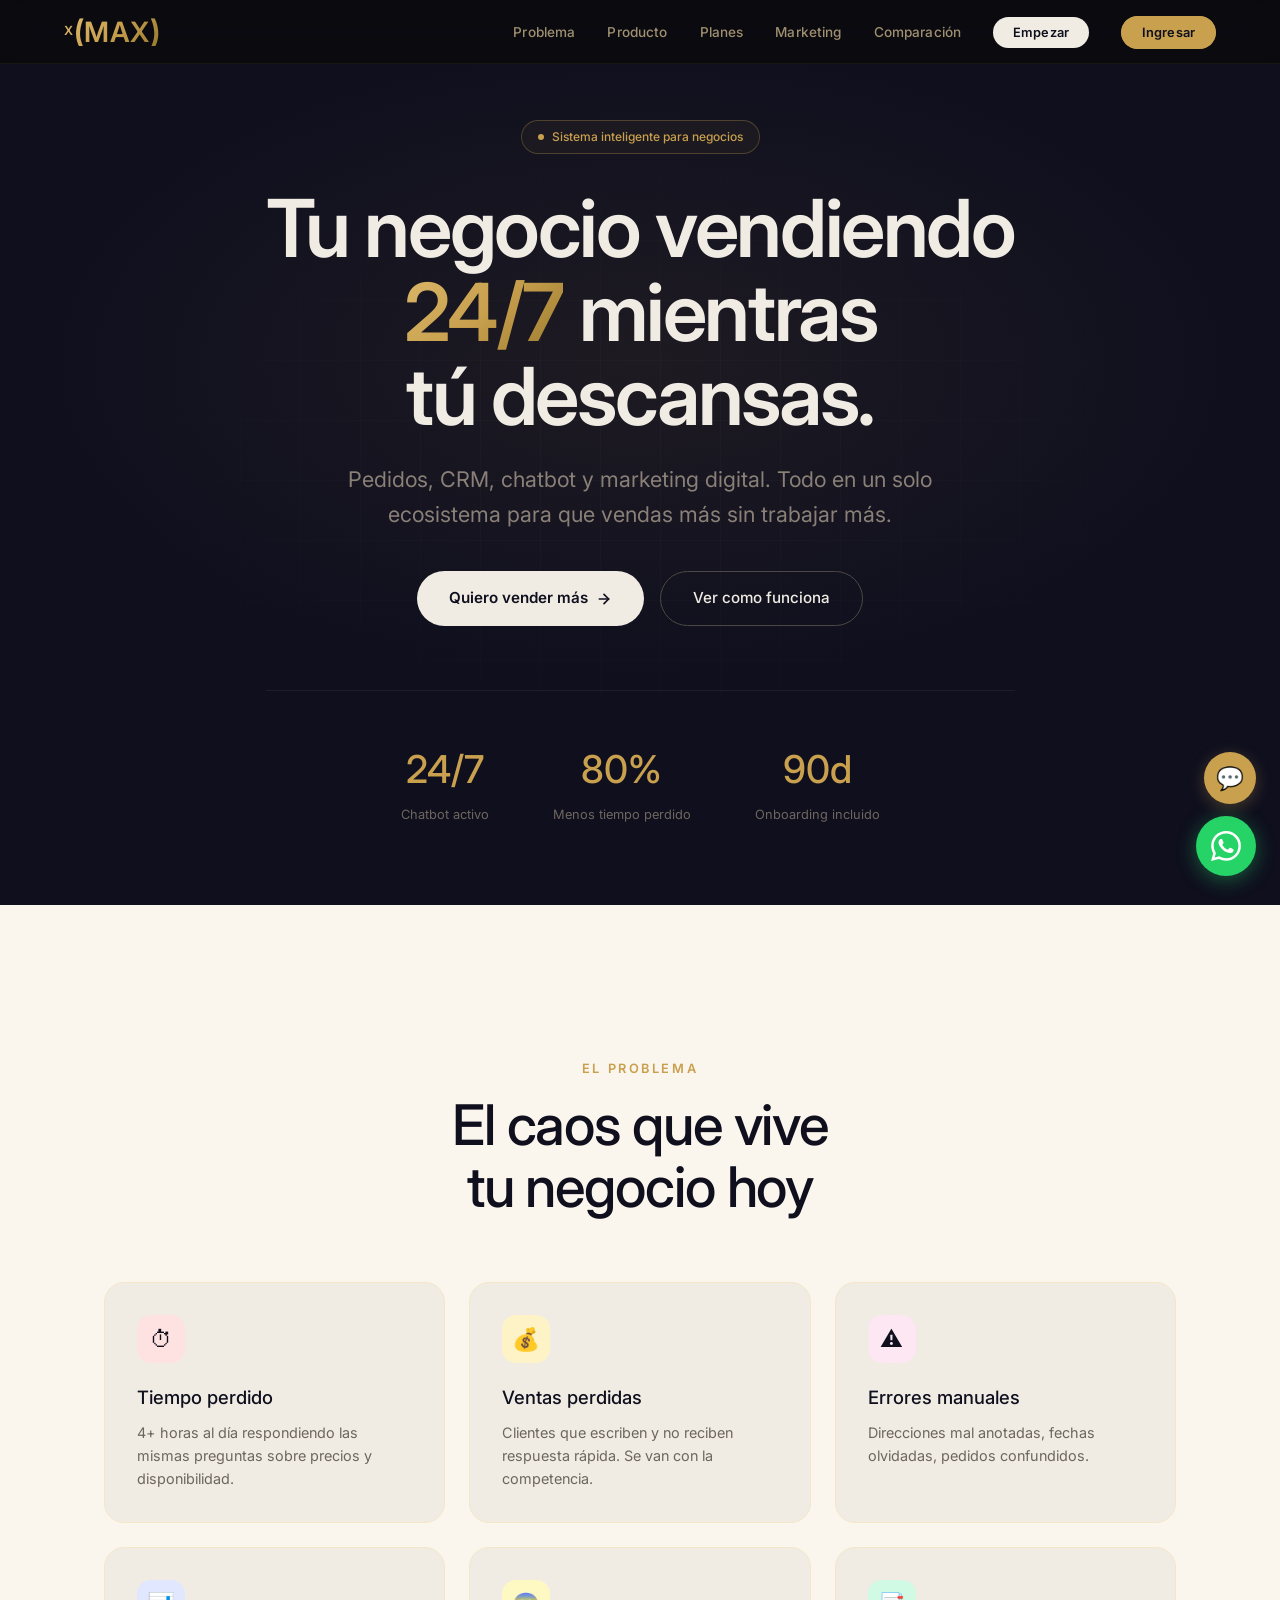
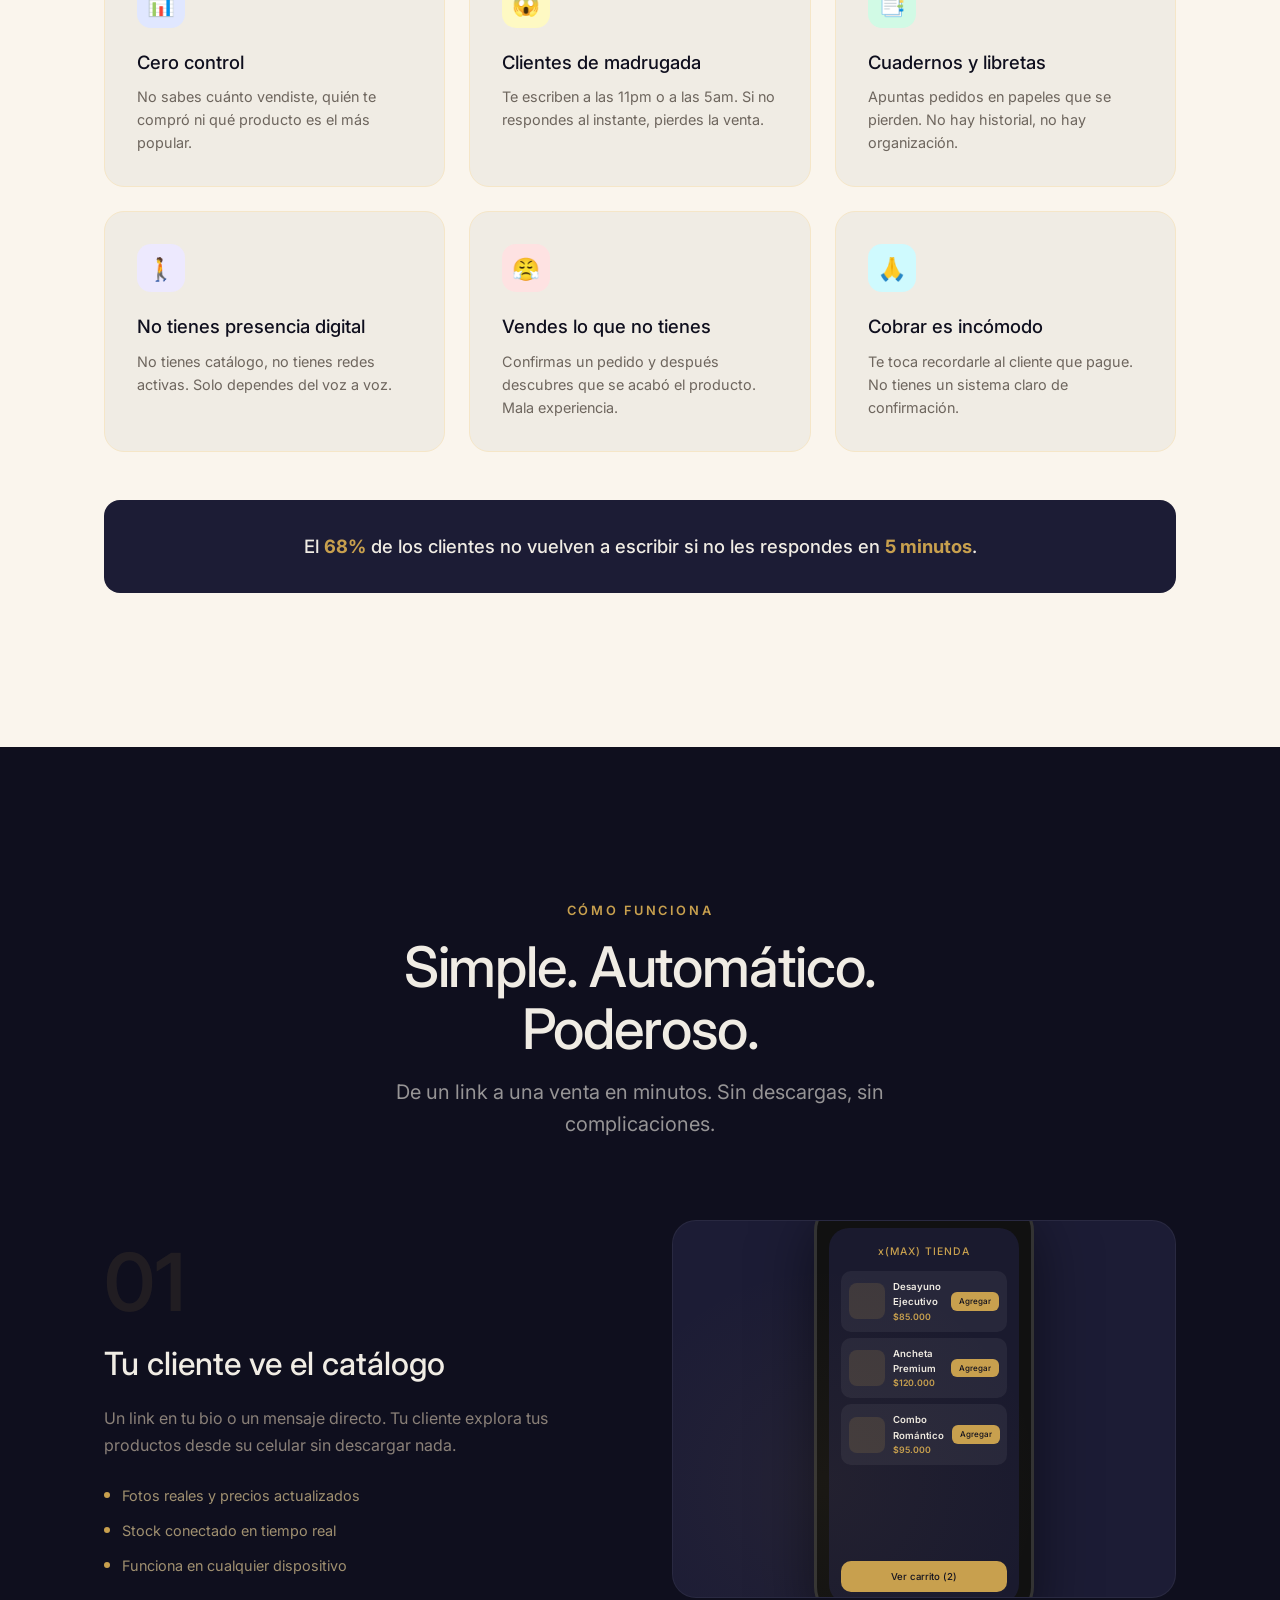
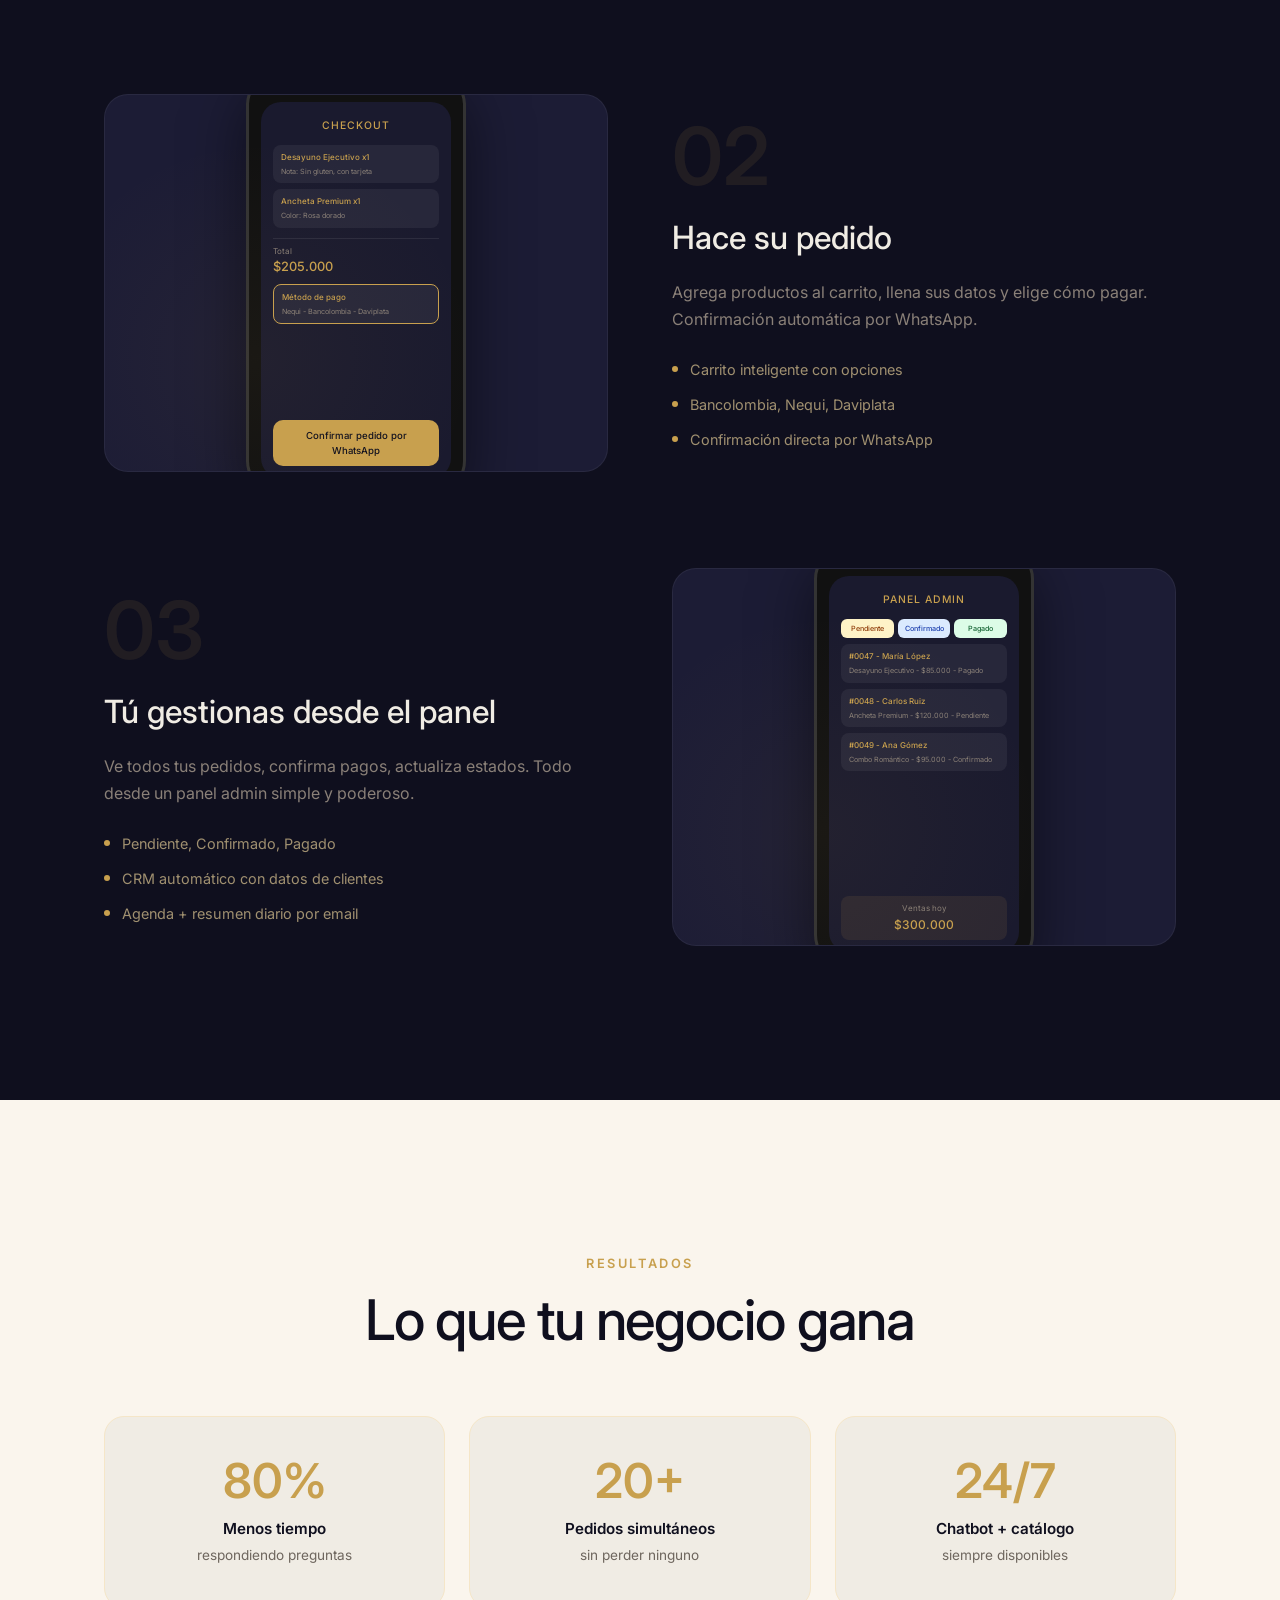
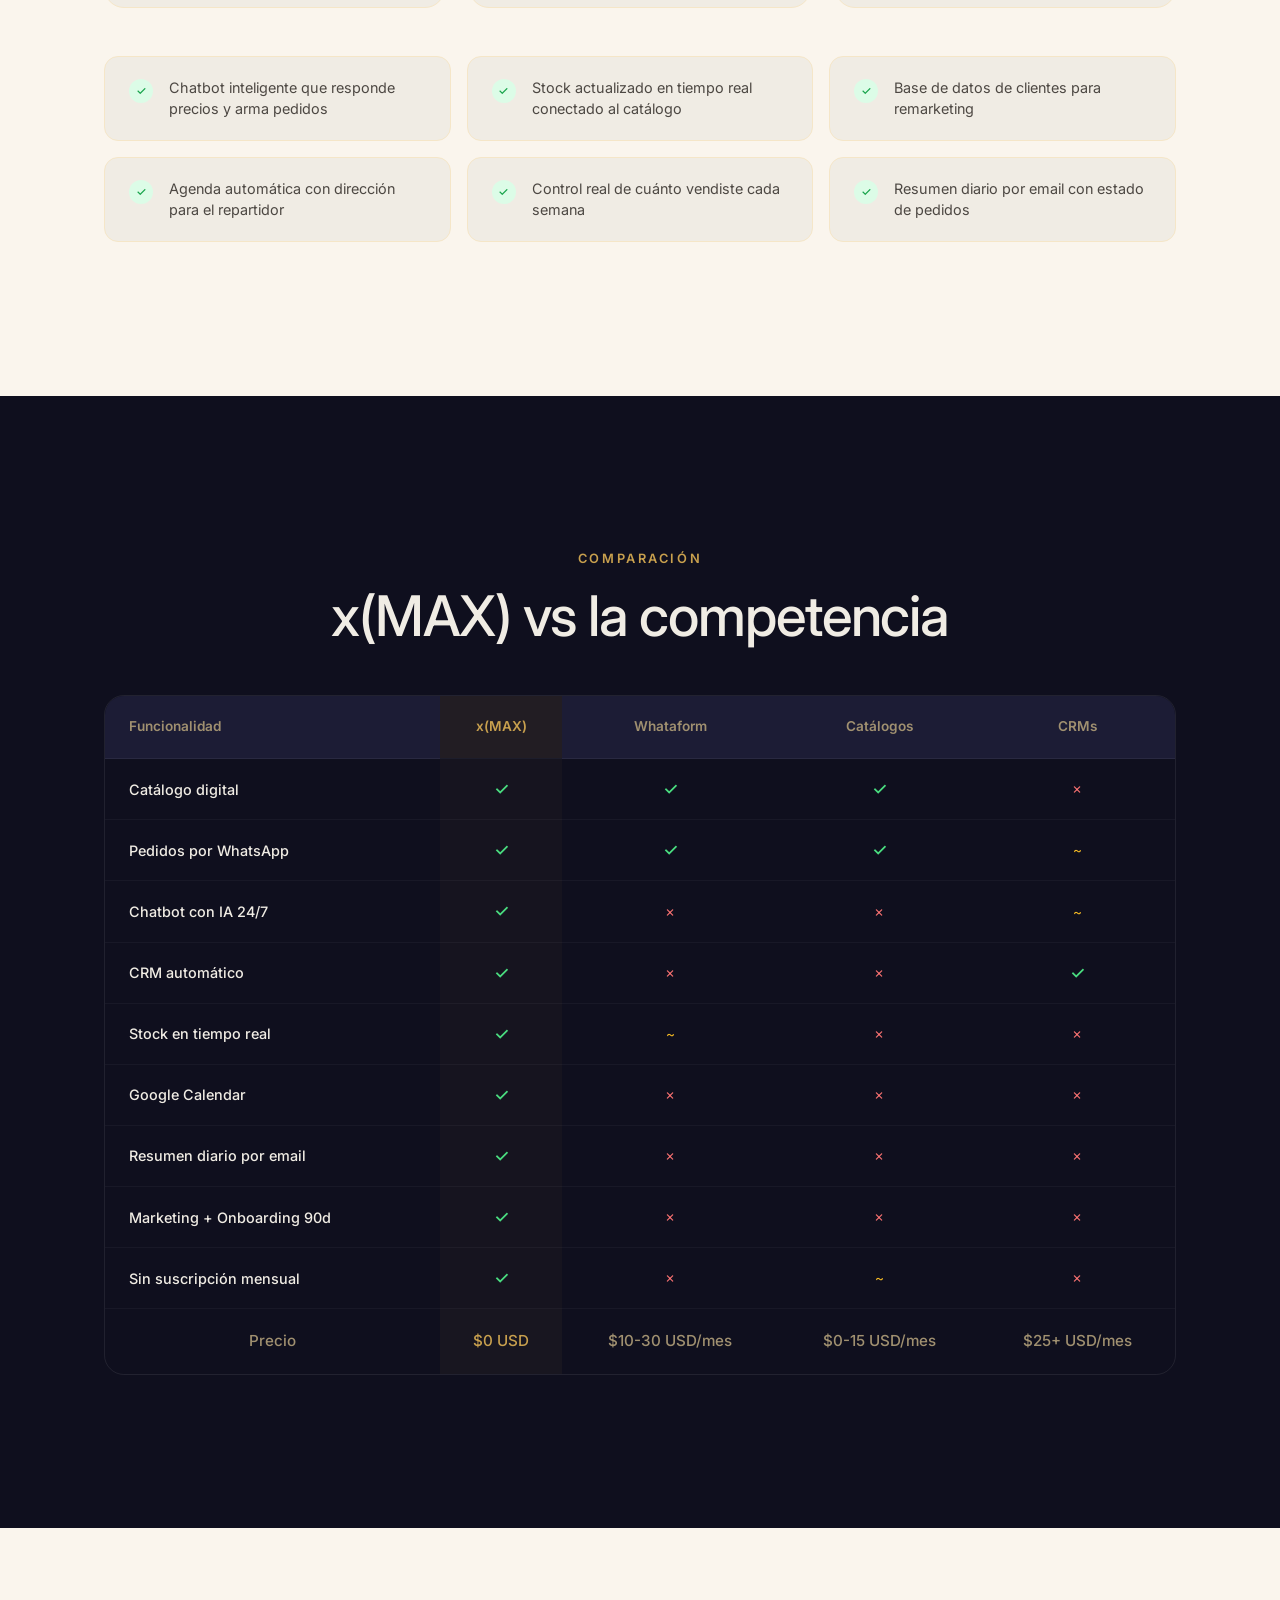
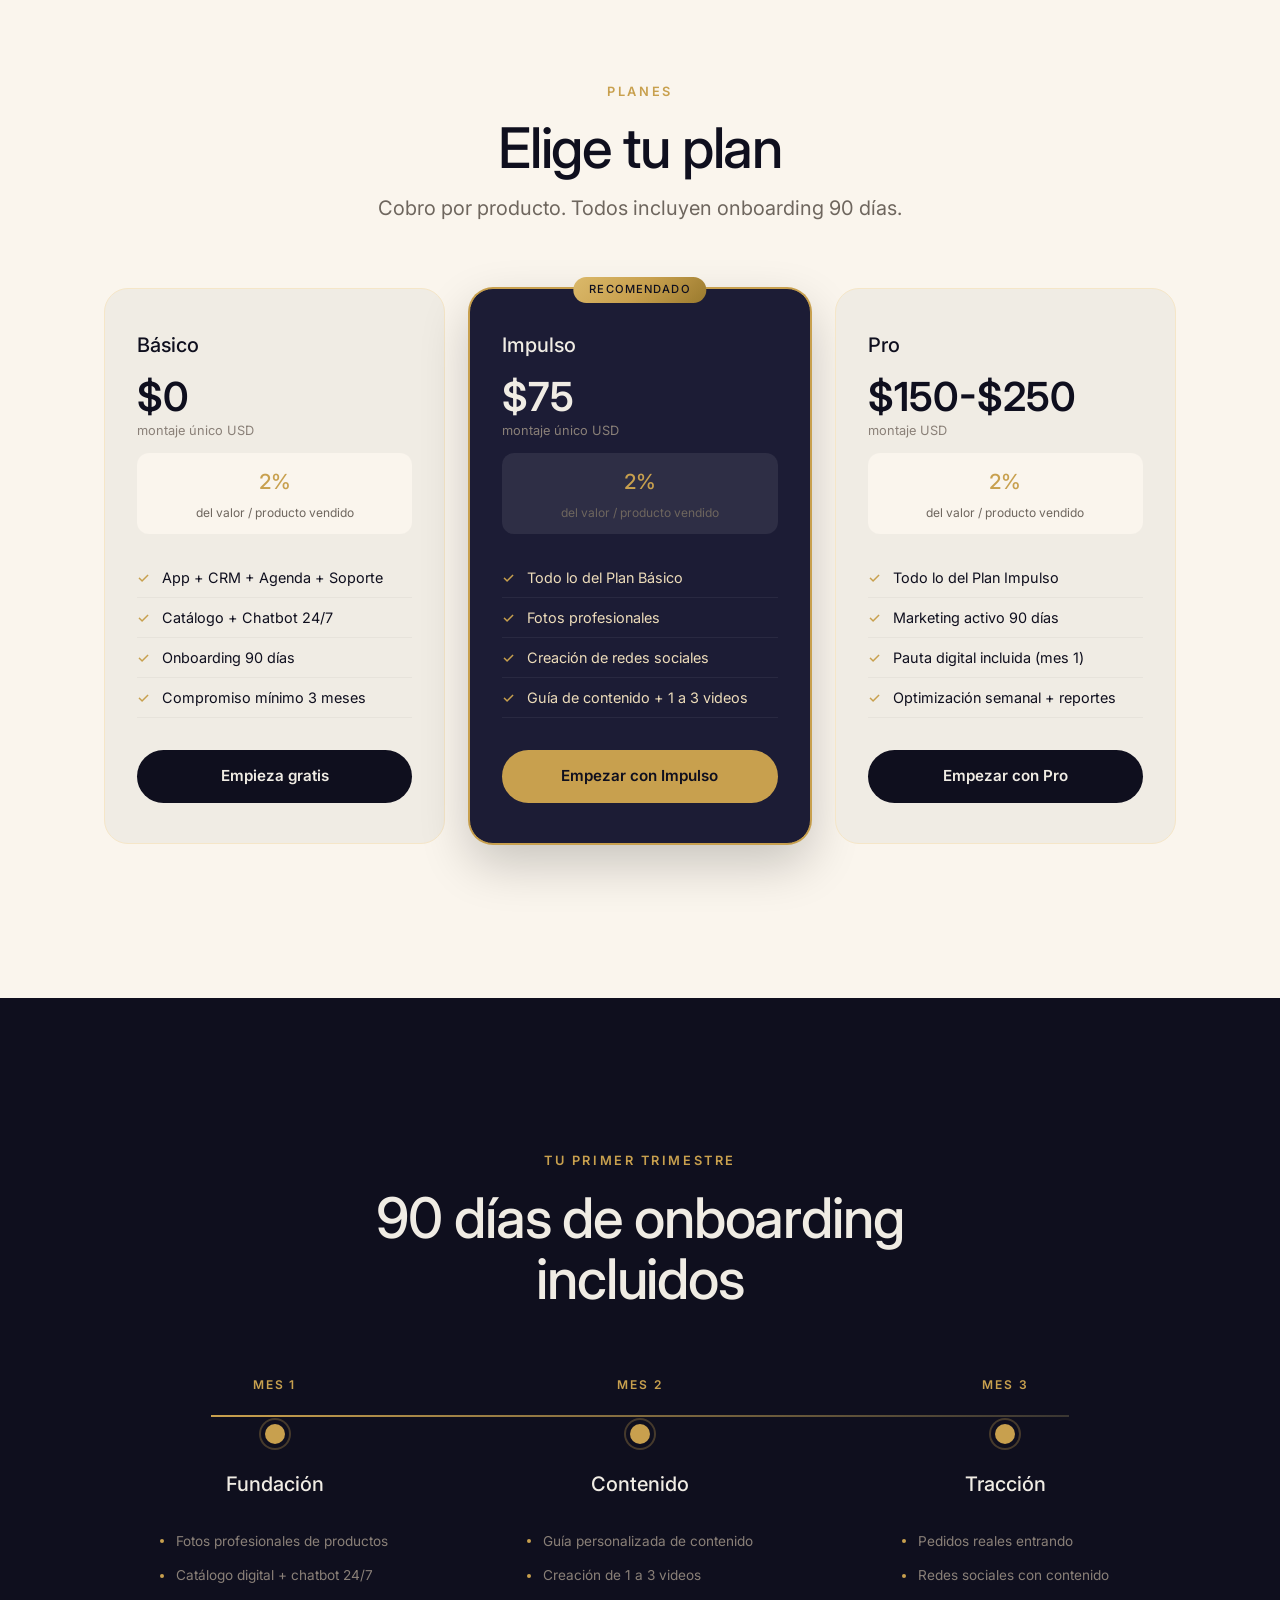
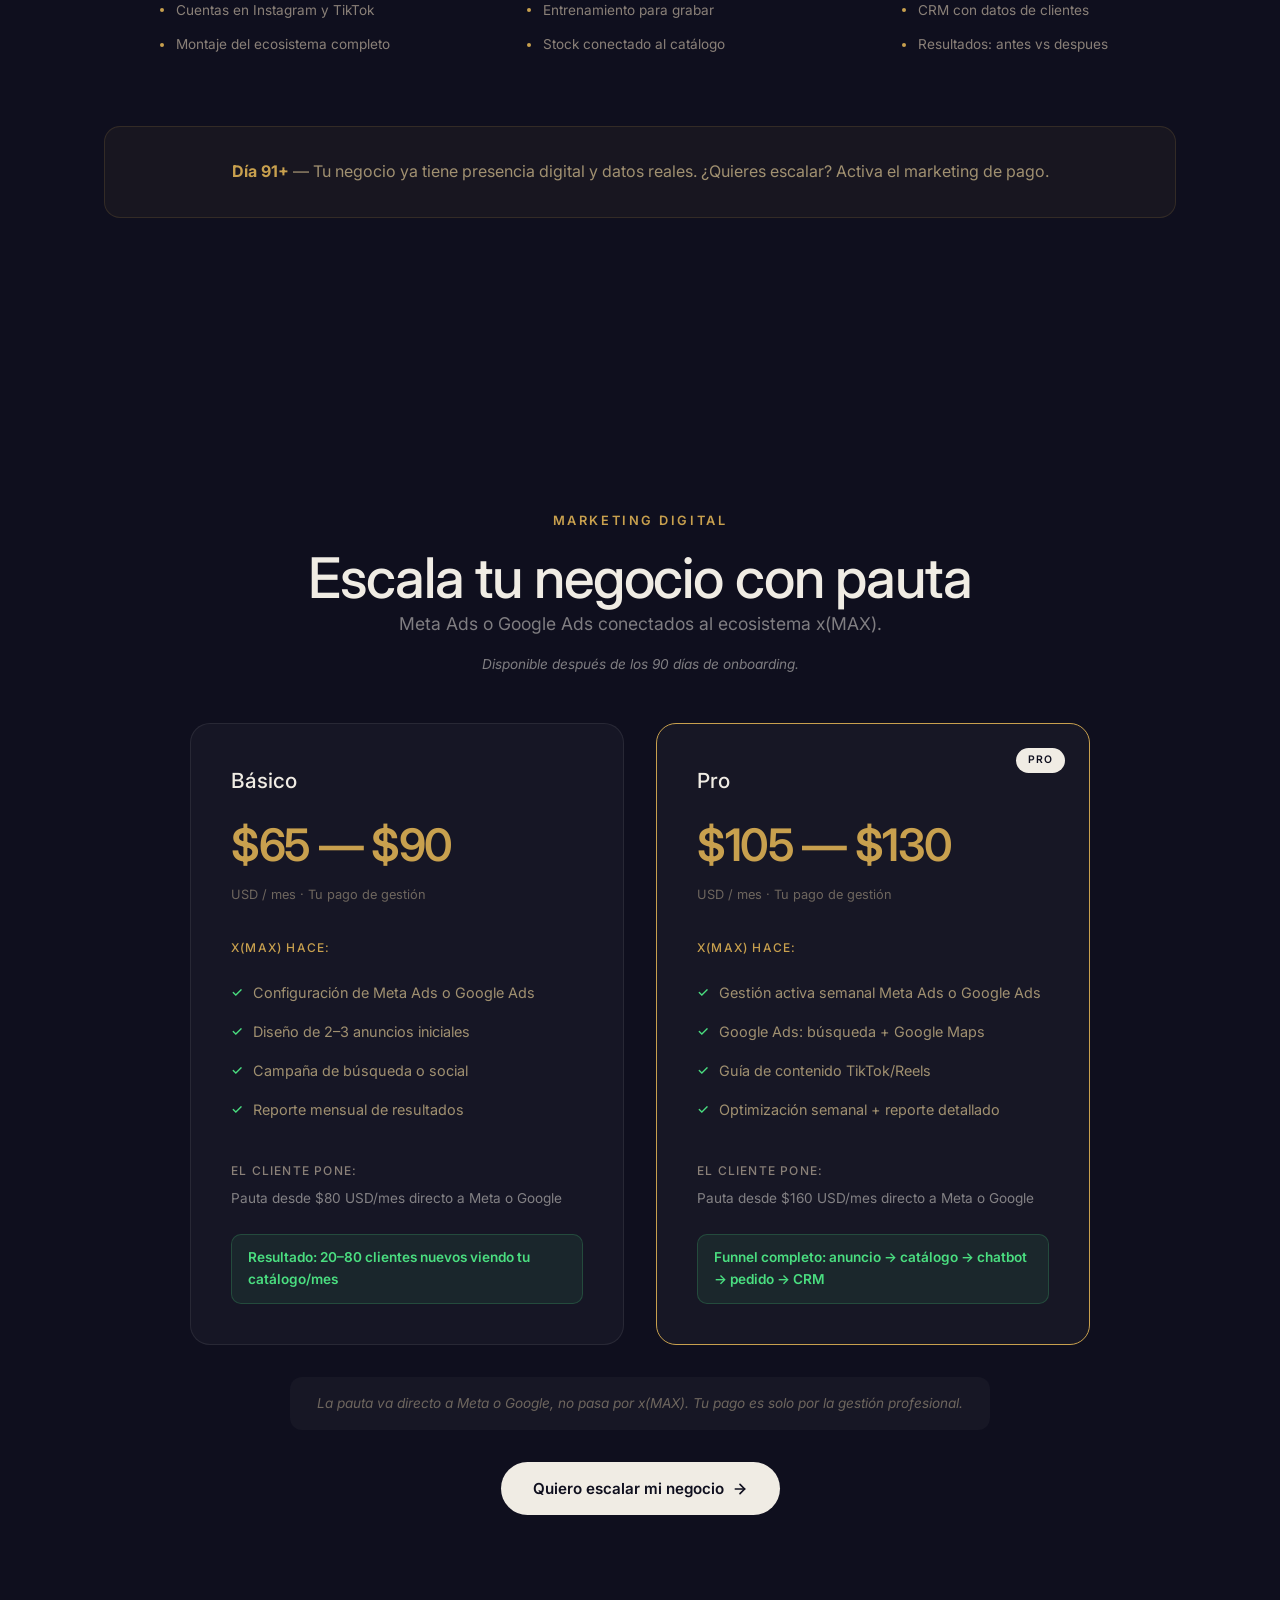
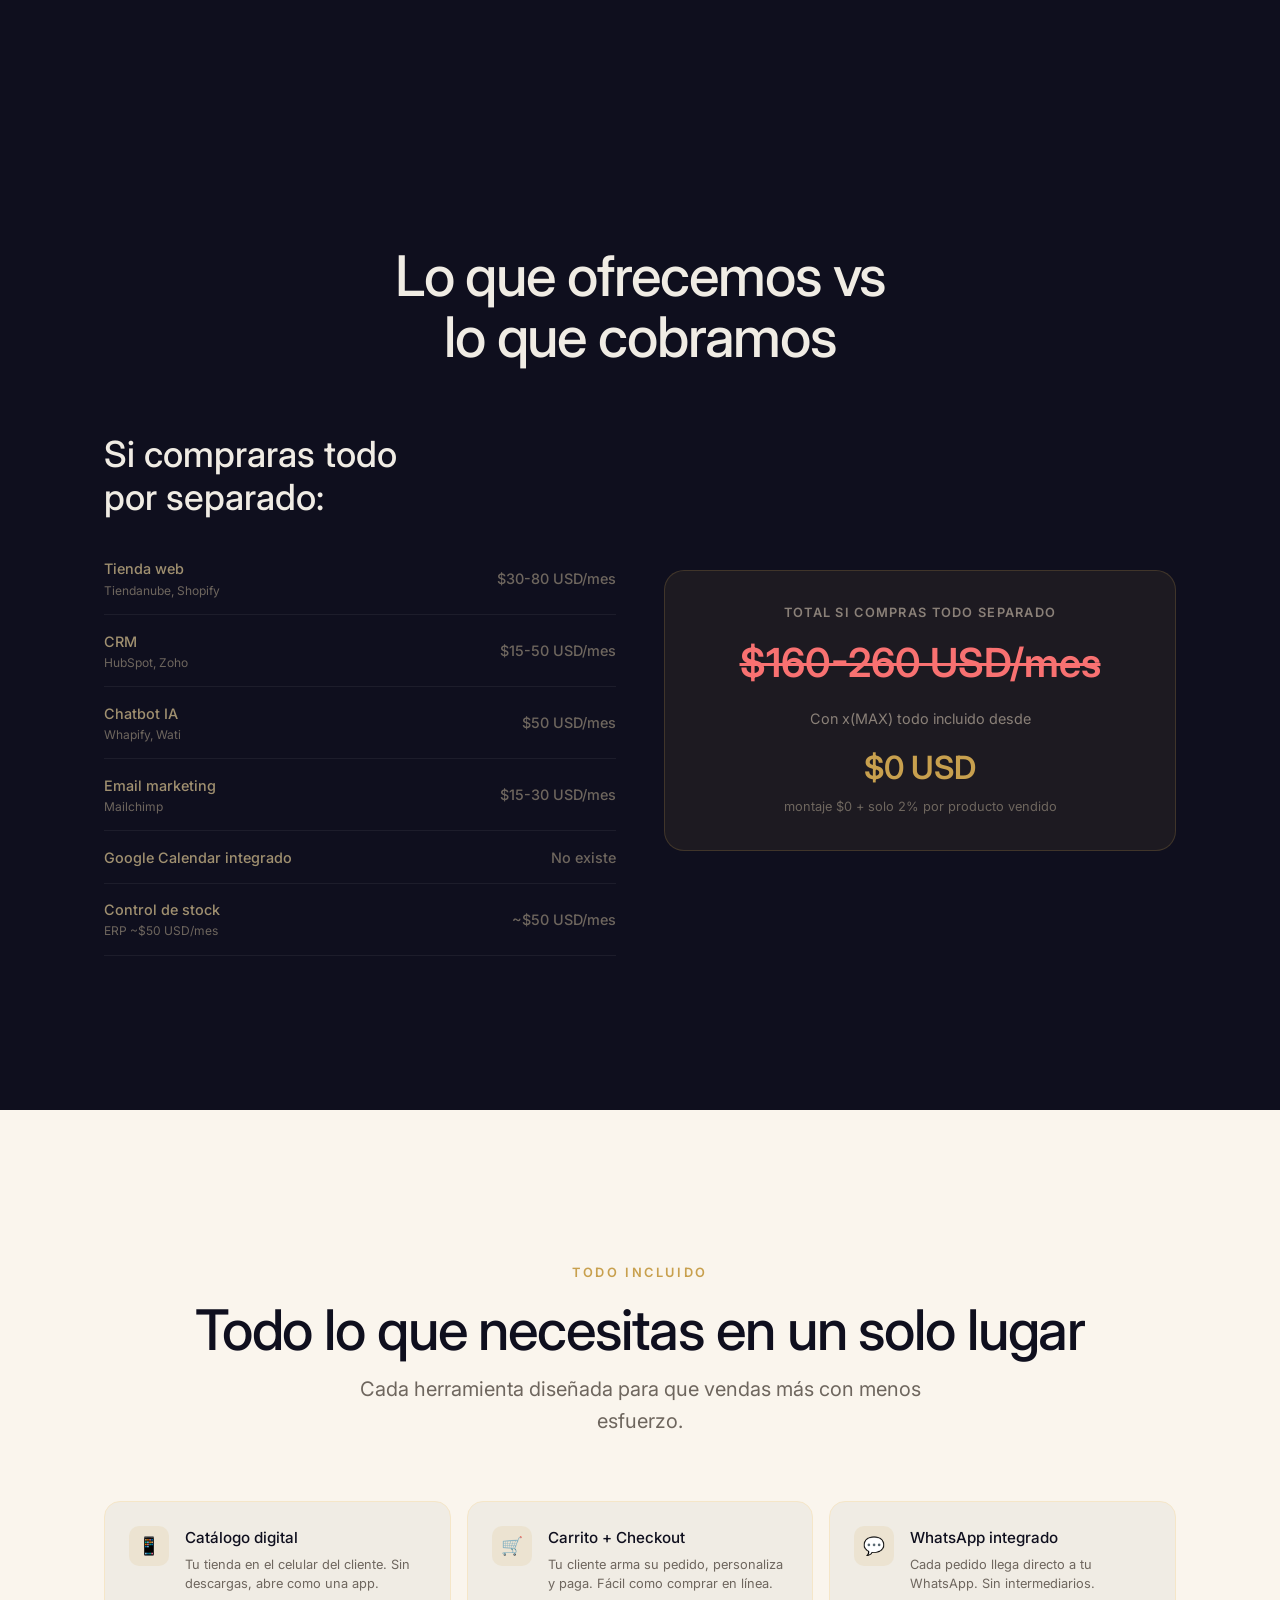
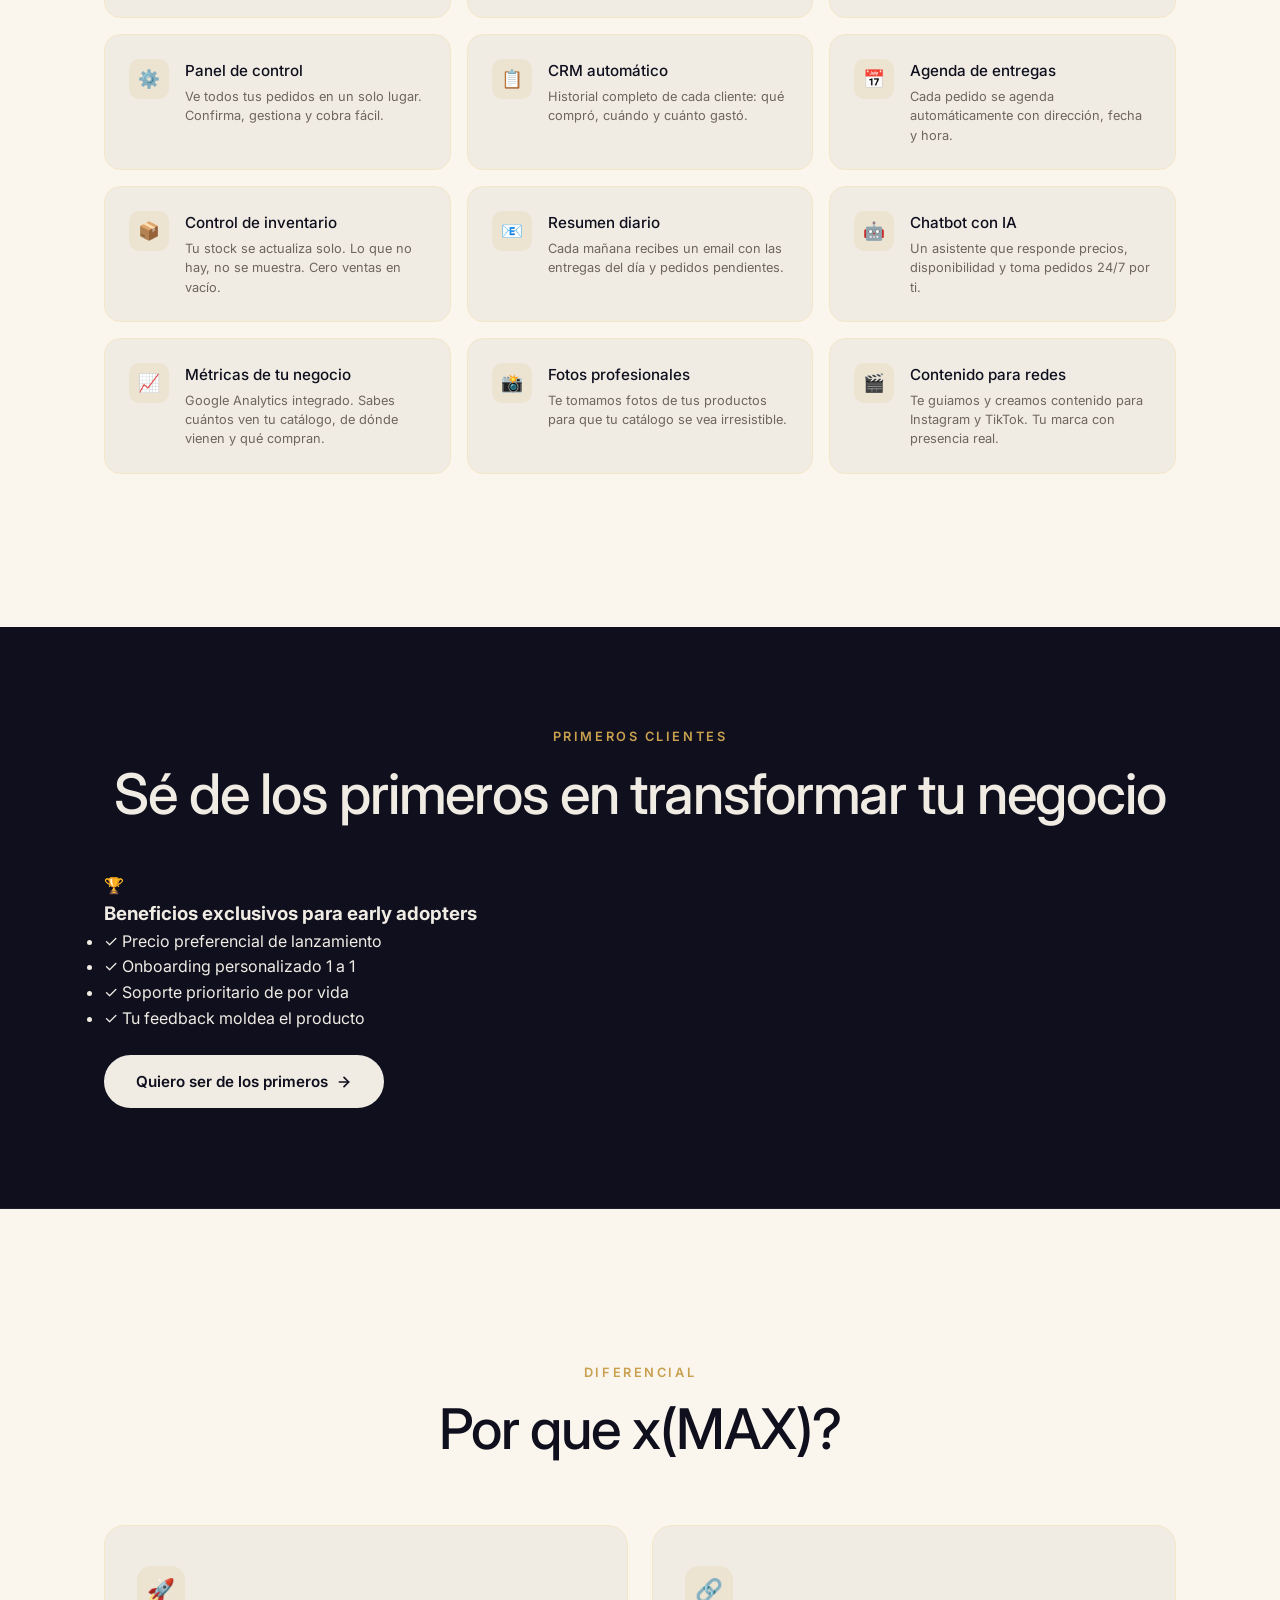
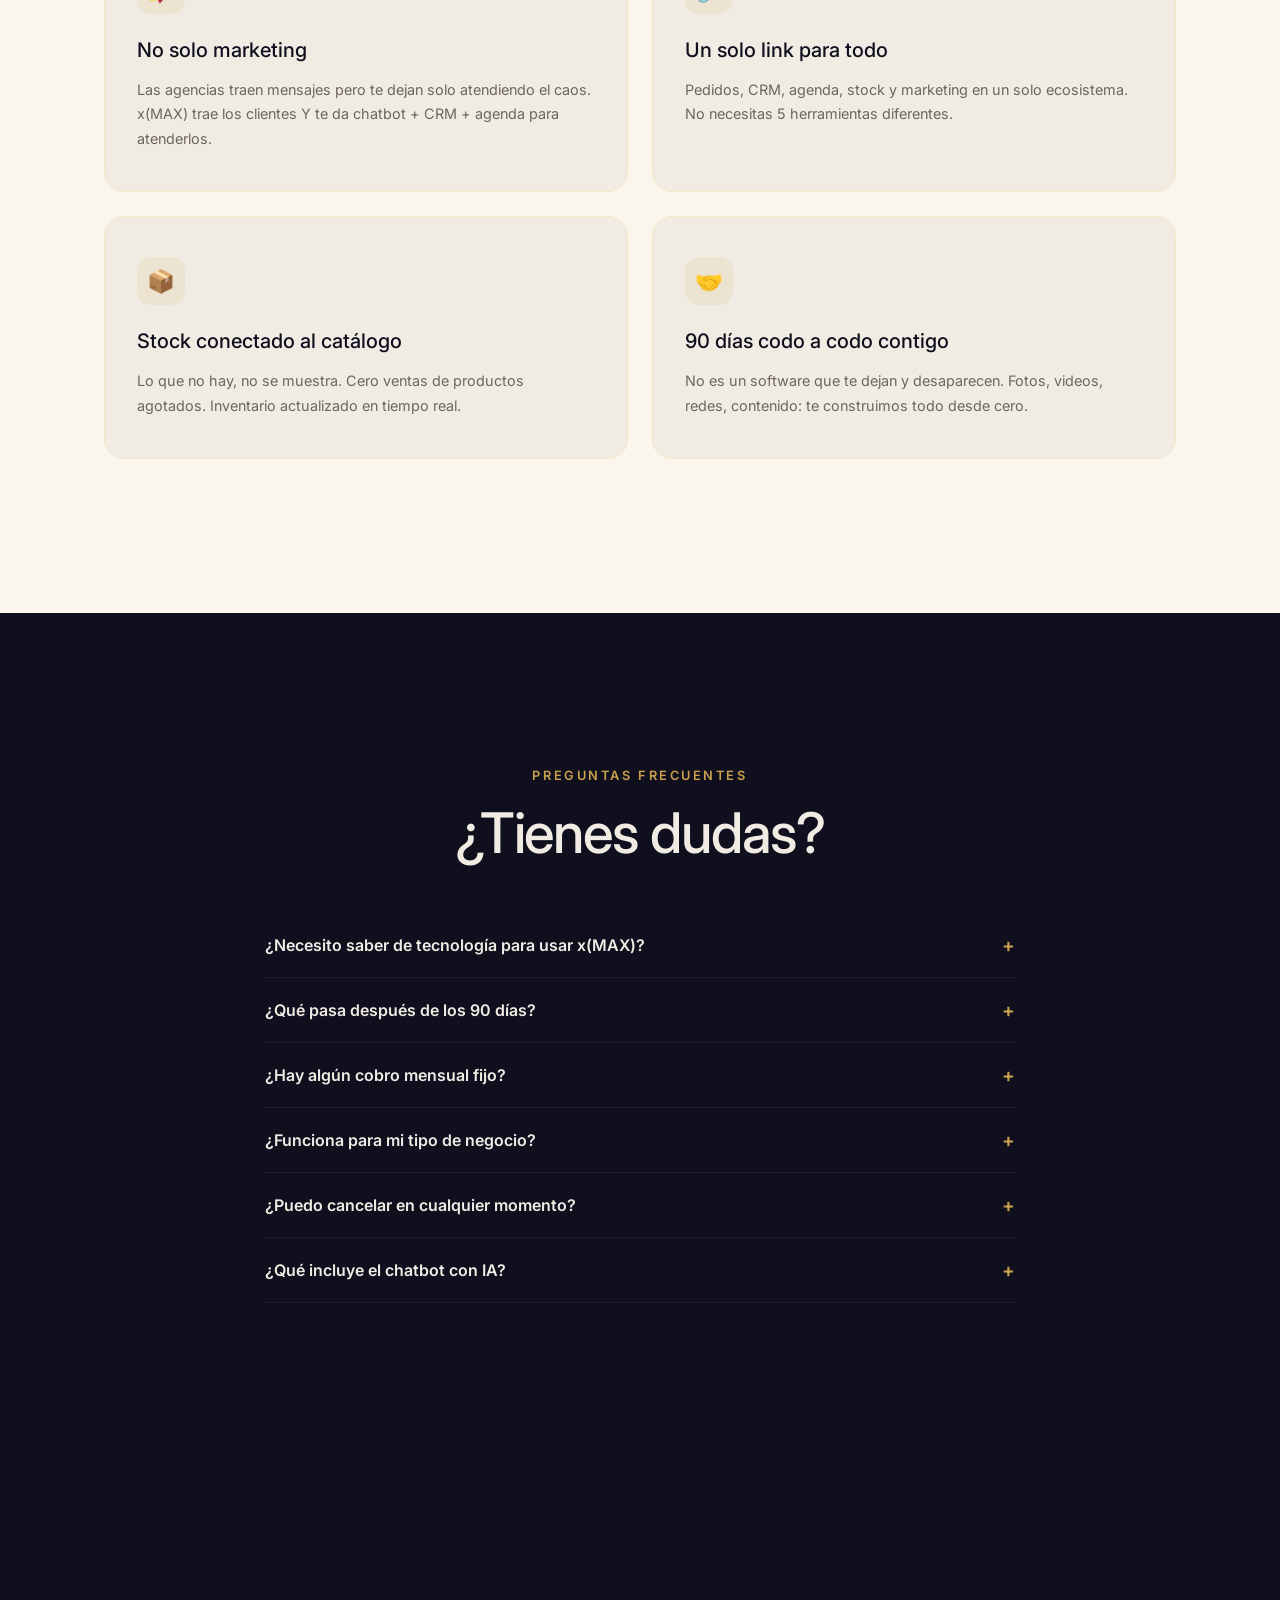
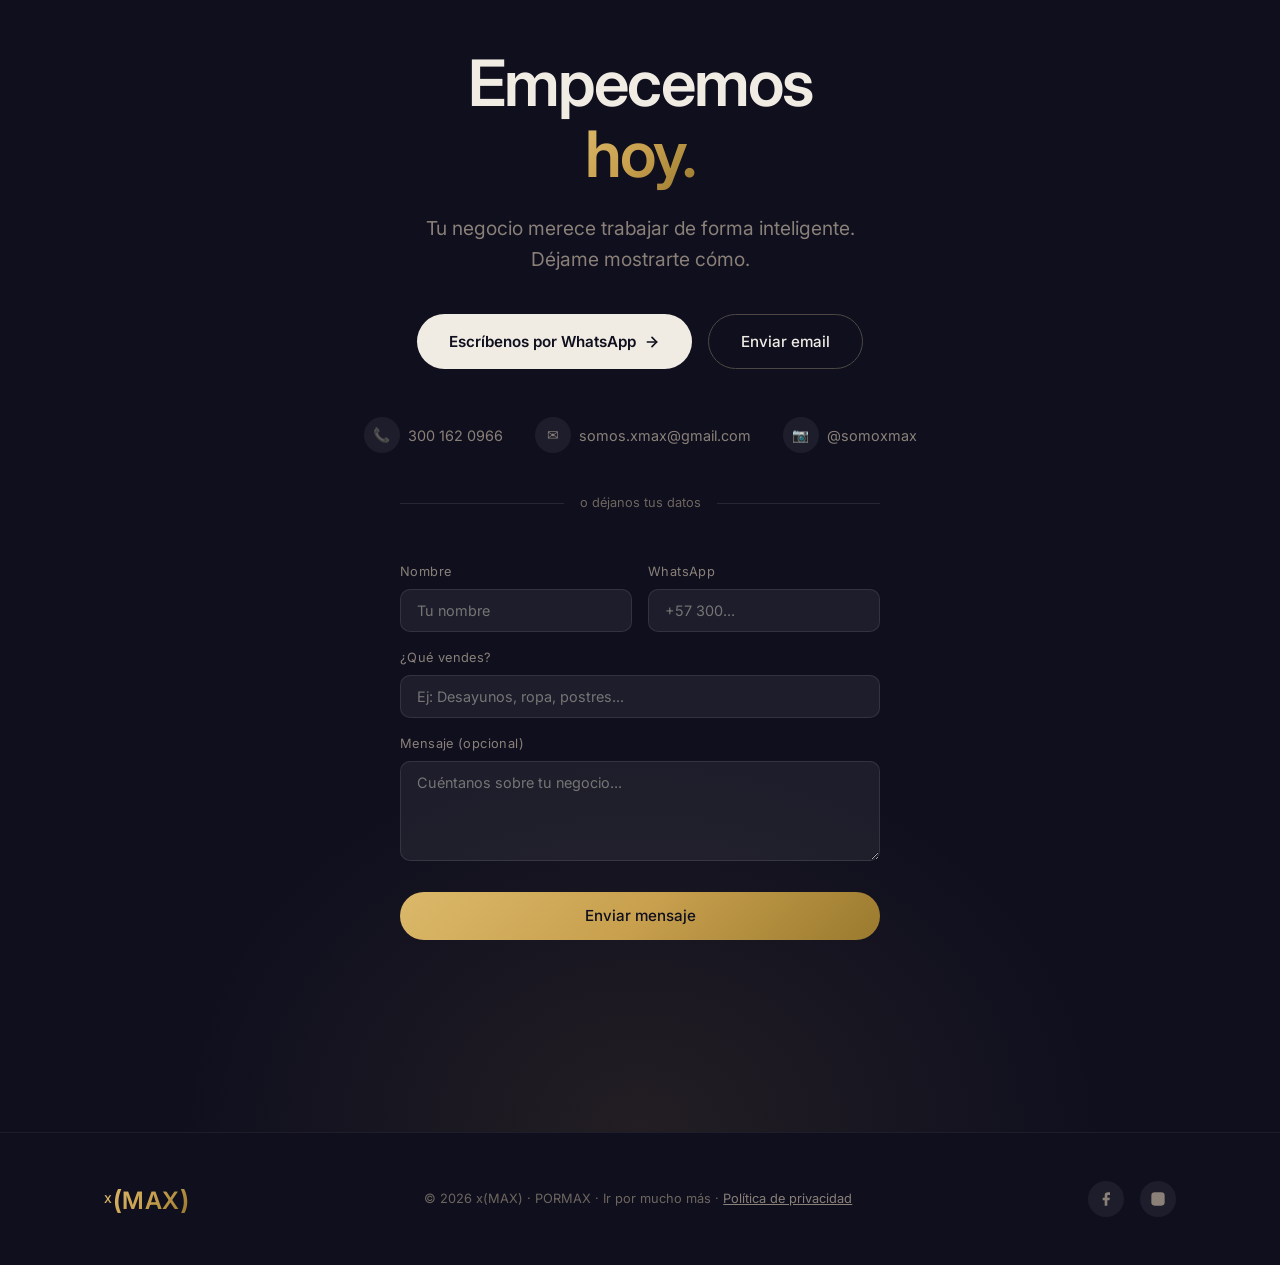
==== commit 3f7143f8: "refactor: GRATIS → $0 en fichas de precio, GRATIS solo en CTAs Psicología de pricing: "$0" preserva " ====
--- a/index.html
+++ b/index.html
@@ -81,7 +81,7 @@
                     "name": "Plan Básico",
                     "price": "0",
                     "priceCurrency": "USD",
-                    "description": "Montaje GRATIS. App + CRM + Catálogo + Chatbot 24/7 + Onboarding 90 días. Solo 2% comisión por venta."
+                    "description": "Montaje $0. App + CRM + Catálogo + Chatbot 24/7 + Onboarding 90 días. Solo 2% comisión por venta. Sin costo de montaje, solo pagas cuando vendes."
                 },
                 {
                     "@type": "Offer",
@@ -2737,7 +2737,7 @@
                 <tfoot>
                     <tr>
                         <td>Precio</td>
-                        <td class="highlight-col">GRATIS</td>
+                        <td class="highlight-col">$0 USD</td>
                         <td>$10-30 USD/mes</td>
                         <td>$0-15 USD/mes</td>
                         <td>$25+ USD/mes</td>
@@ -2779,8 +2779,8 @@
             <!-- Básico -->
             <div class="price-card reveal reveal-delay-1">
                 <div class="price-card-name">Básico</div>
-                <div class="price-card-price">GRATIS</div>
-                <div class="price-card-period">montaje $0 USD</div>
+                <div class="price-card-price">$0</div>
+                <div class="price-card-period">montaje único USD</div>
                 <div class="price-card-commission">
                     <strong>2%</strong>
                     <span>del valor / producto vendido</span>
@@ -2791,7 +2791,7 @@
                     <li>Onboarding 90 días</li>
                     <li>Compromiso mínimo 3 meses</li>
                 </ul>
-                <a href="plan-basico.html" class="price-btn price-btn-dark">Empezar con Básico</a>
+                <a href="plan-basico.html" class="price-btn price-btn-dark">Empieza gratis</a>
             </div>
 
             <!-- Pro -->
@@ -2983,7 +2983,7 @@
                 <div class="value-total-label">Total si compras todo separado</div>
                 <div class="value-total-price">$160-260 USD/mes</div>
                 <div class="value-vs">Con x(MAX) todo incluido desde</div>
-                <div class="value-our-price">GRATIS</div>
+                <div class="value-our-price">$0 USD</div>
                 <div class="value-our-label">montaje $0 + solo 2% por producto vendido</div>
             </div>
         </div>
@@ -3415,9 +3415,9 @@
     });
 
     const botResponses = {
-        'planes': '¡Tenemos 3 planes!\n\n<b>Básico:</b> GRATIS — solo 2% por producto vendido\n<b>Impulso:</b> $75 USD montaje + 2% por producto (RECOMENDADO)\n<b>Pro:</b> $150-$250 USD + 2% + marketing incluido\n\nTodos incluyen 90 días de onboarding. ¿Te interesa alguno?',
+        'planes': '¡Tenemos 3 planes!\n\n<b>Básico:</b> $0 montaje — solo pagas 2% cuando vendes\n<b>Impulso:</b> $75 USD montaje + 2% por producto (RECOMENDADO)\n<b>Pro:</b> $150-$250 USD + 2% + marketing incluido\n\nTodos incluyen 90 días de onboarding. ¿Te interesa alguno?',
         'funciona': '¡Súper fácil! En 3 pasos:\n\n1. Tu cliente ve tu catálogo digital (un simple link)\n2. Hace su pedido y paga\n3. Tú gestionas todo desde el panel admin\n\nIncluye chatbot 24/7, CRM y agenda automática.',
-        'precio': 'El Plan Básico es <b>GRATIS</b> — $0 de montaje. No hay suscripción mensual.\n\nSolo pagas 2% de comisión por producto vendido. Si no vendes, no pagas. ¿Quieres más detalles?',
+        'precio': 'El Plan Básico tiene <b>$0 de montaje</b>. No hay suscripción mensual.\n\nSolo pagas 2% de comisión por producto vendido. Si no vendes, no pagas. ¿Quieres más detalles?',
         'demo': '¡Claro! Te podemos mostrar cómo funciona todo el ecosistema. Escríbenos por WhatsApp al <b>300 162 0966</b> y agendamos una demo personalizada para tu negocio.',
     };
 
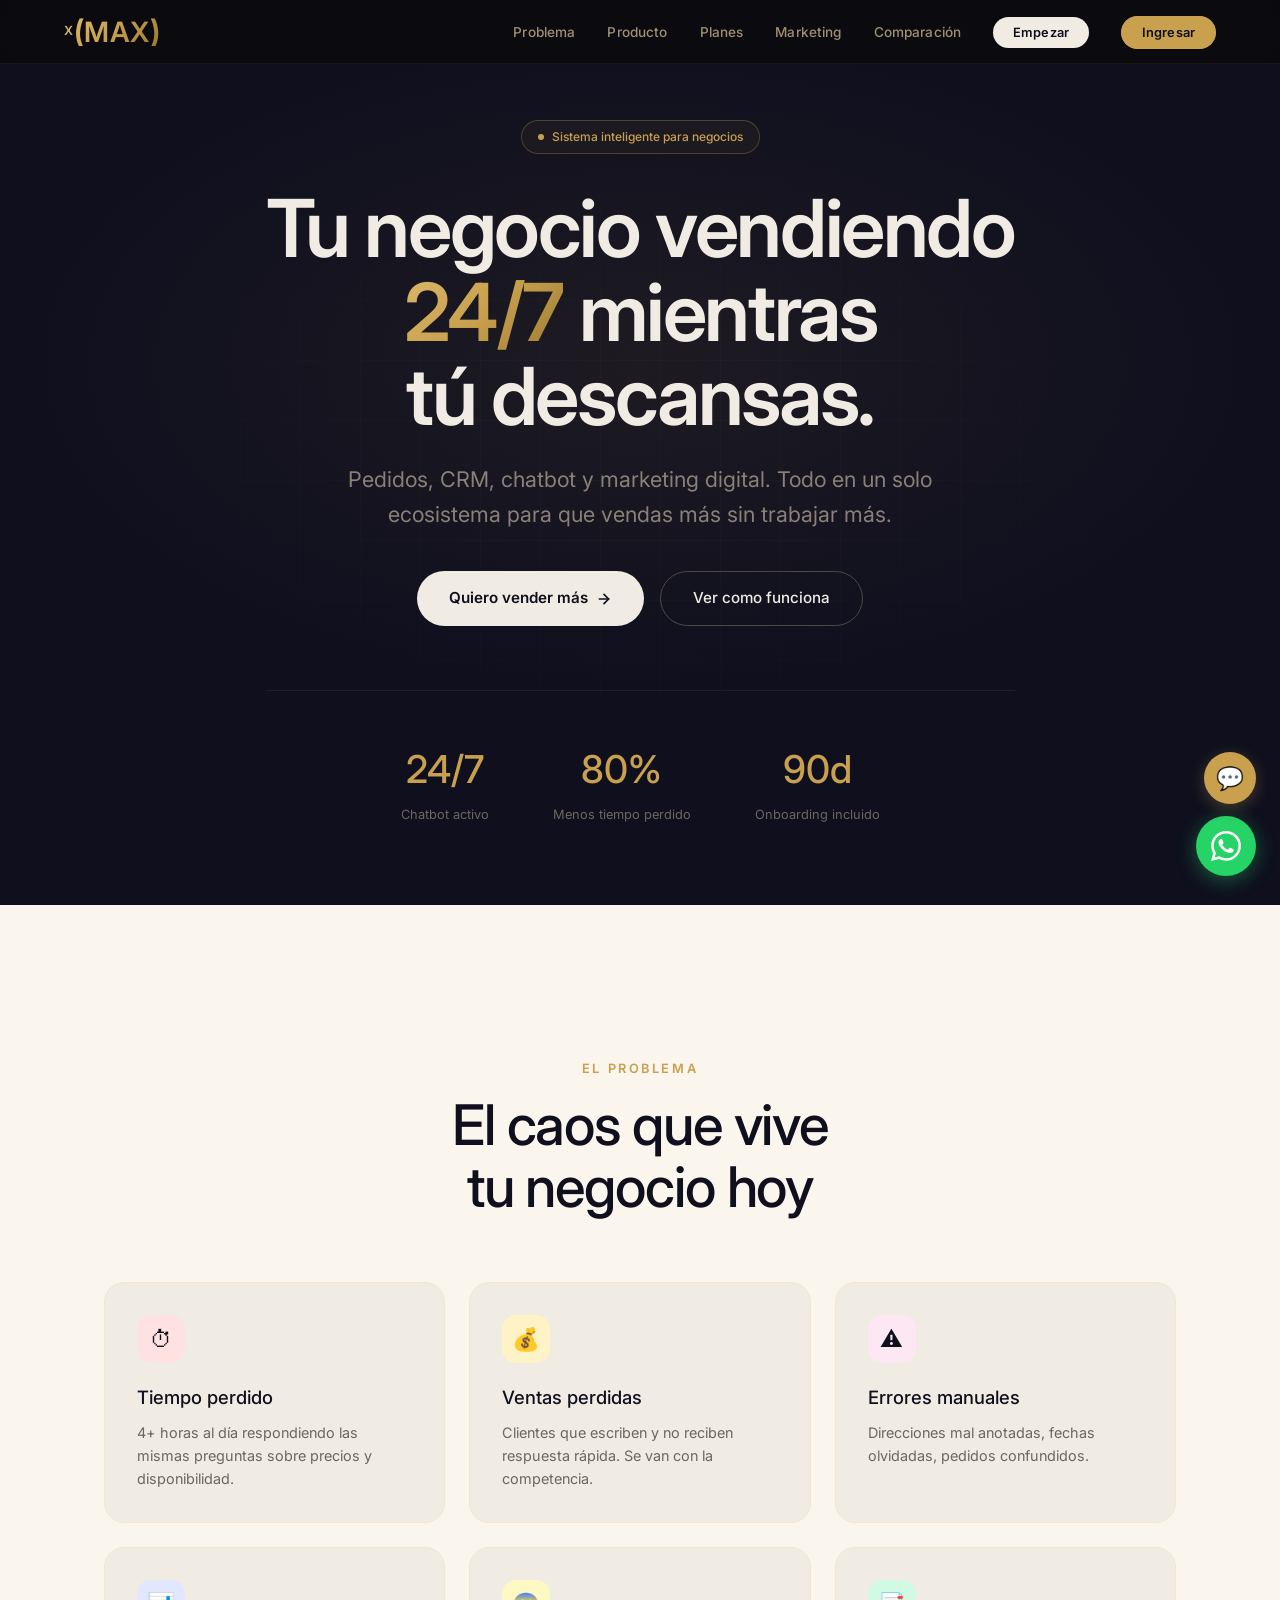
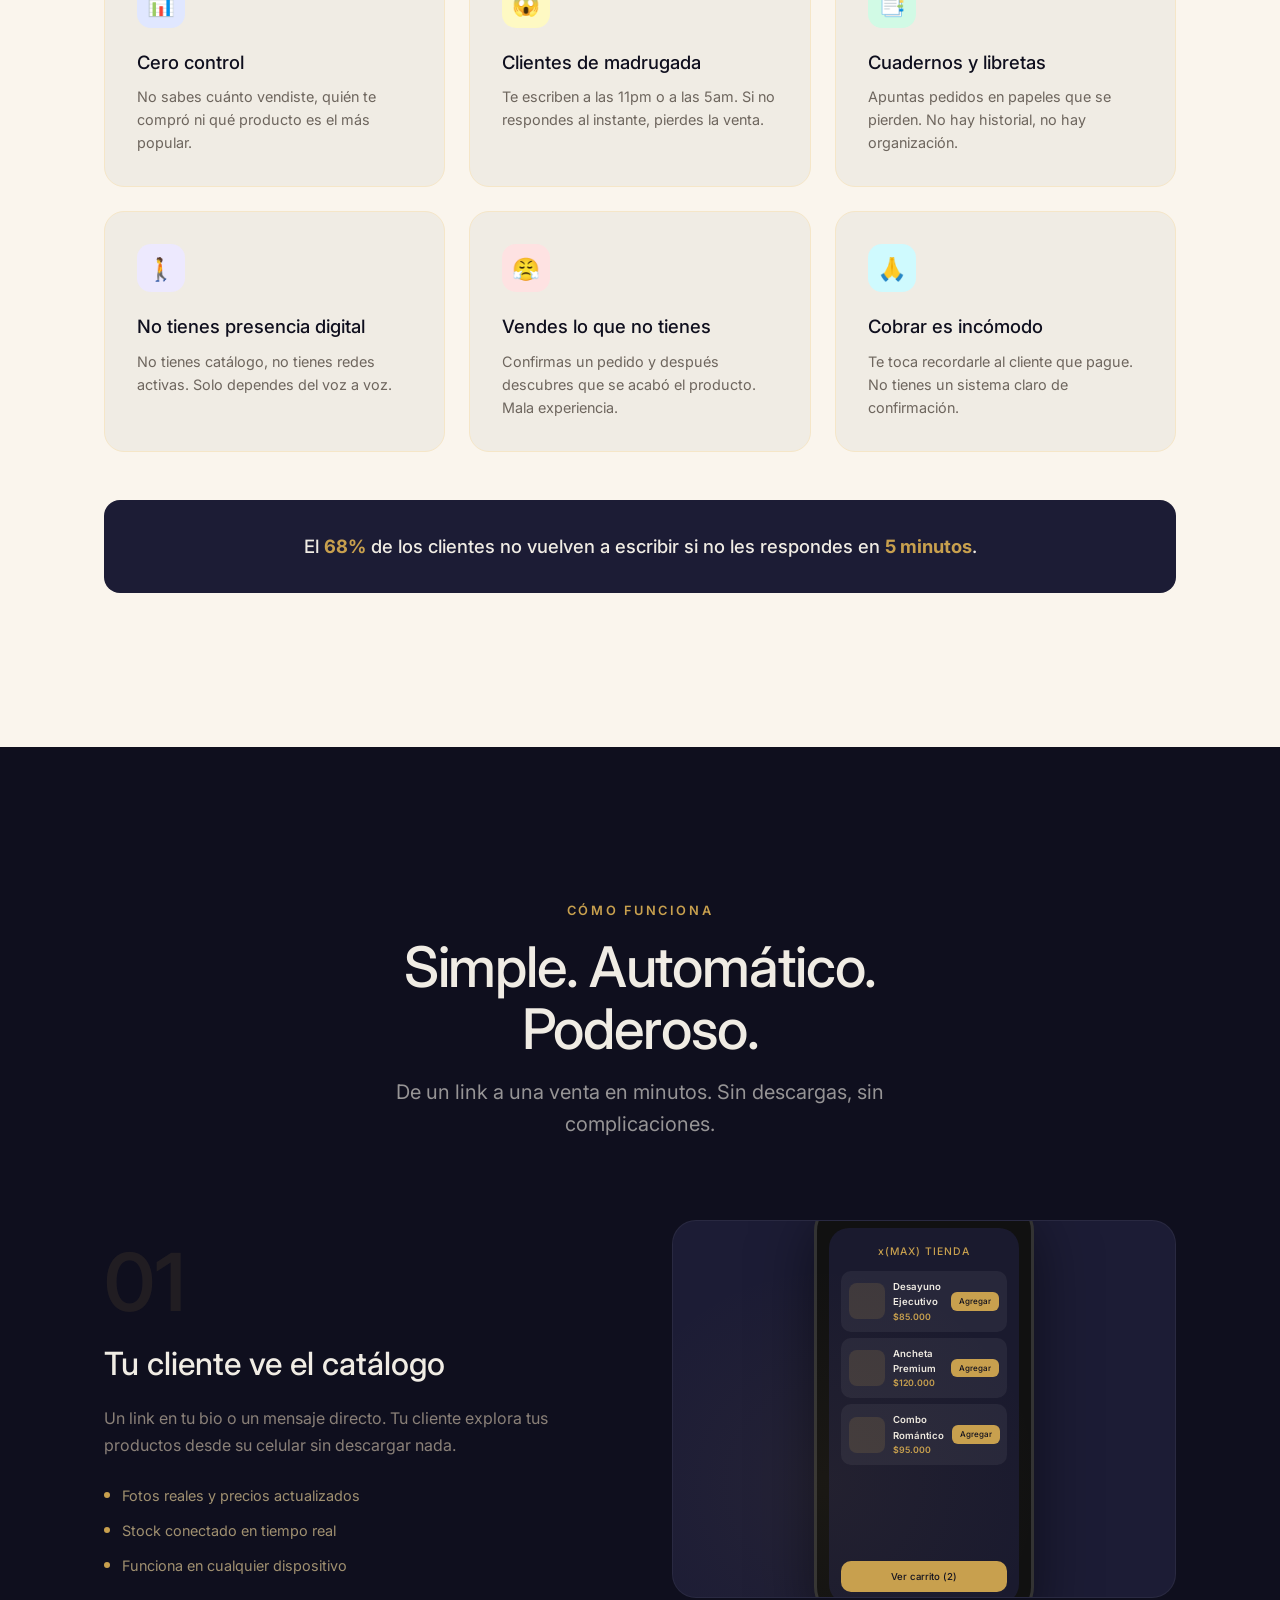
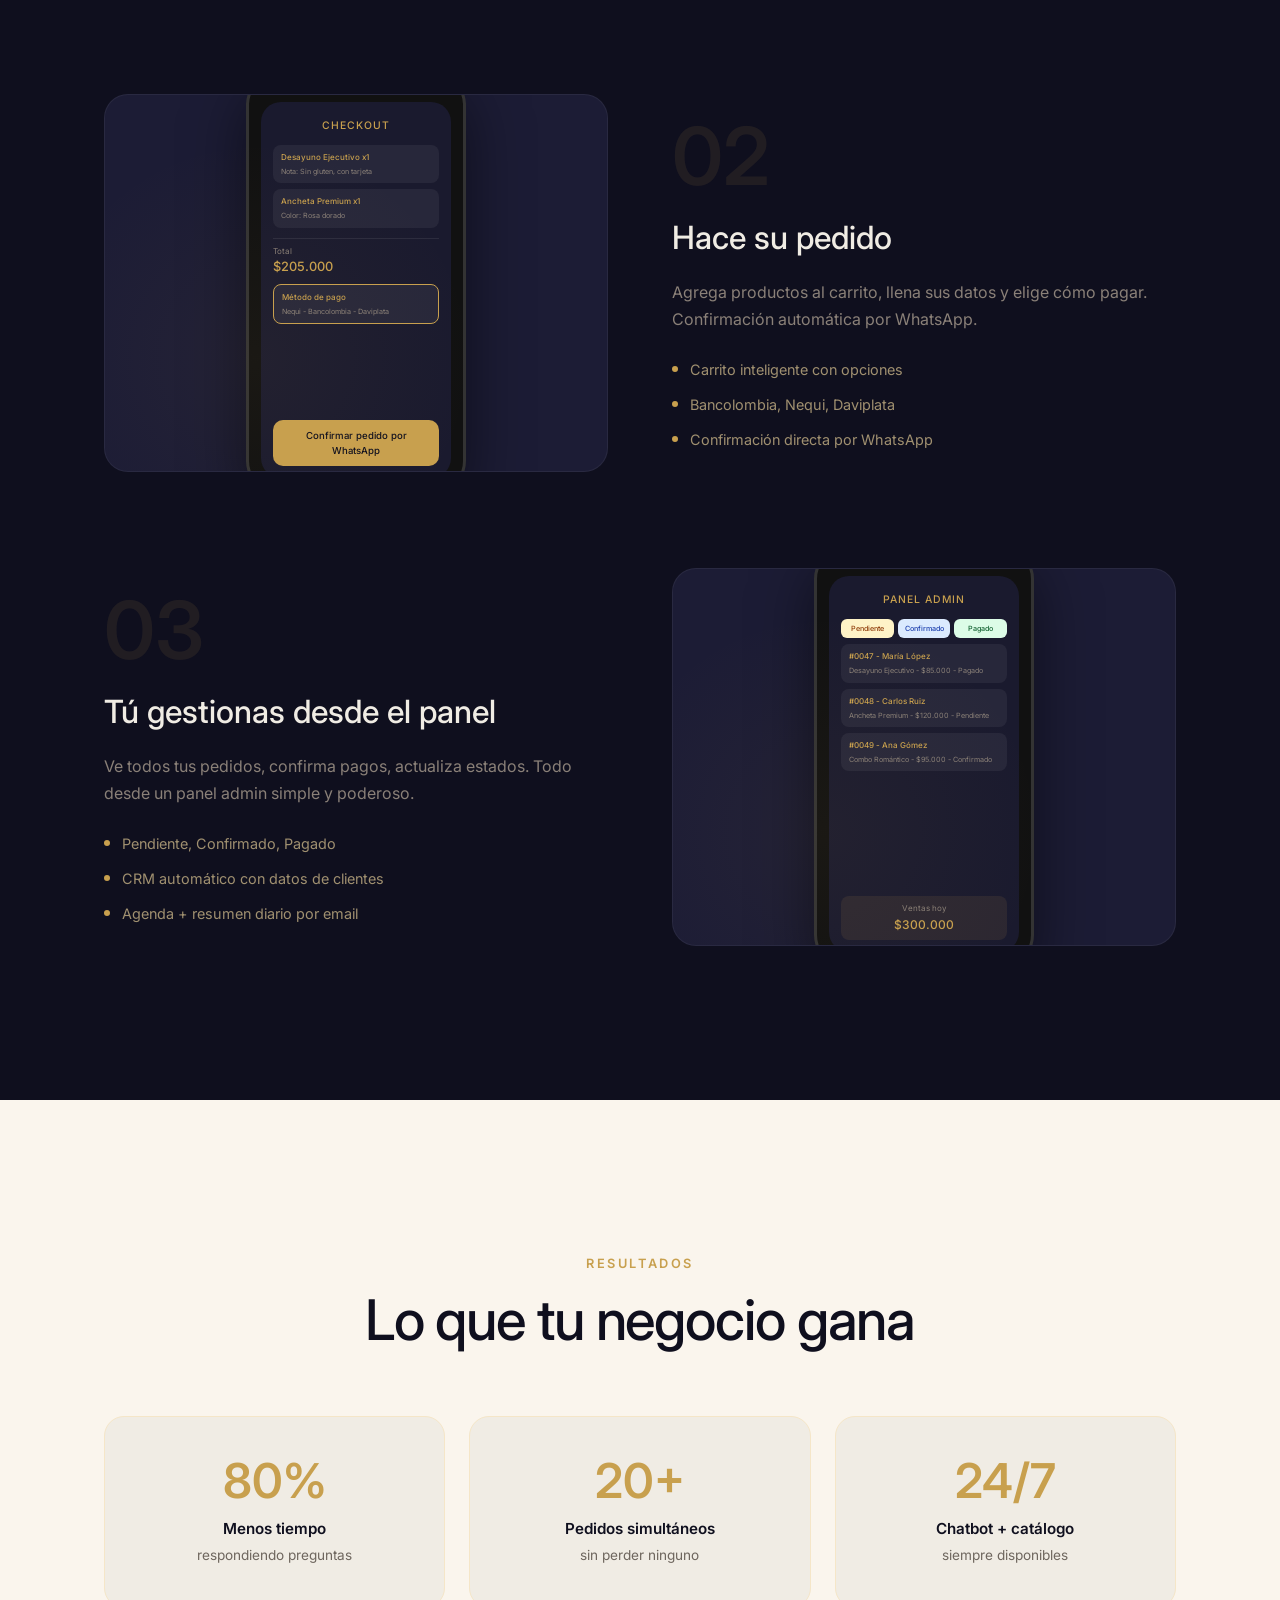
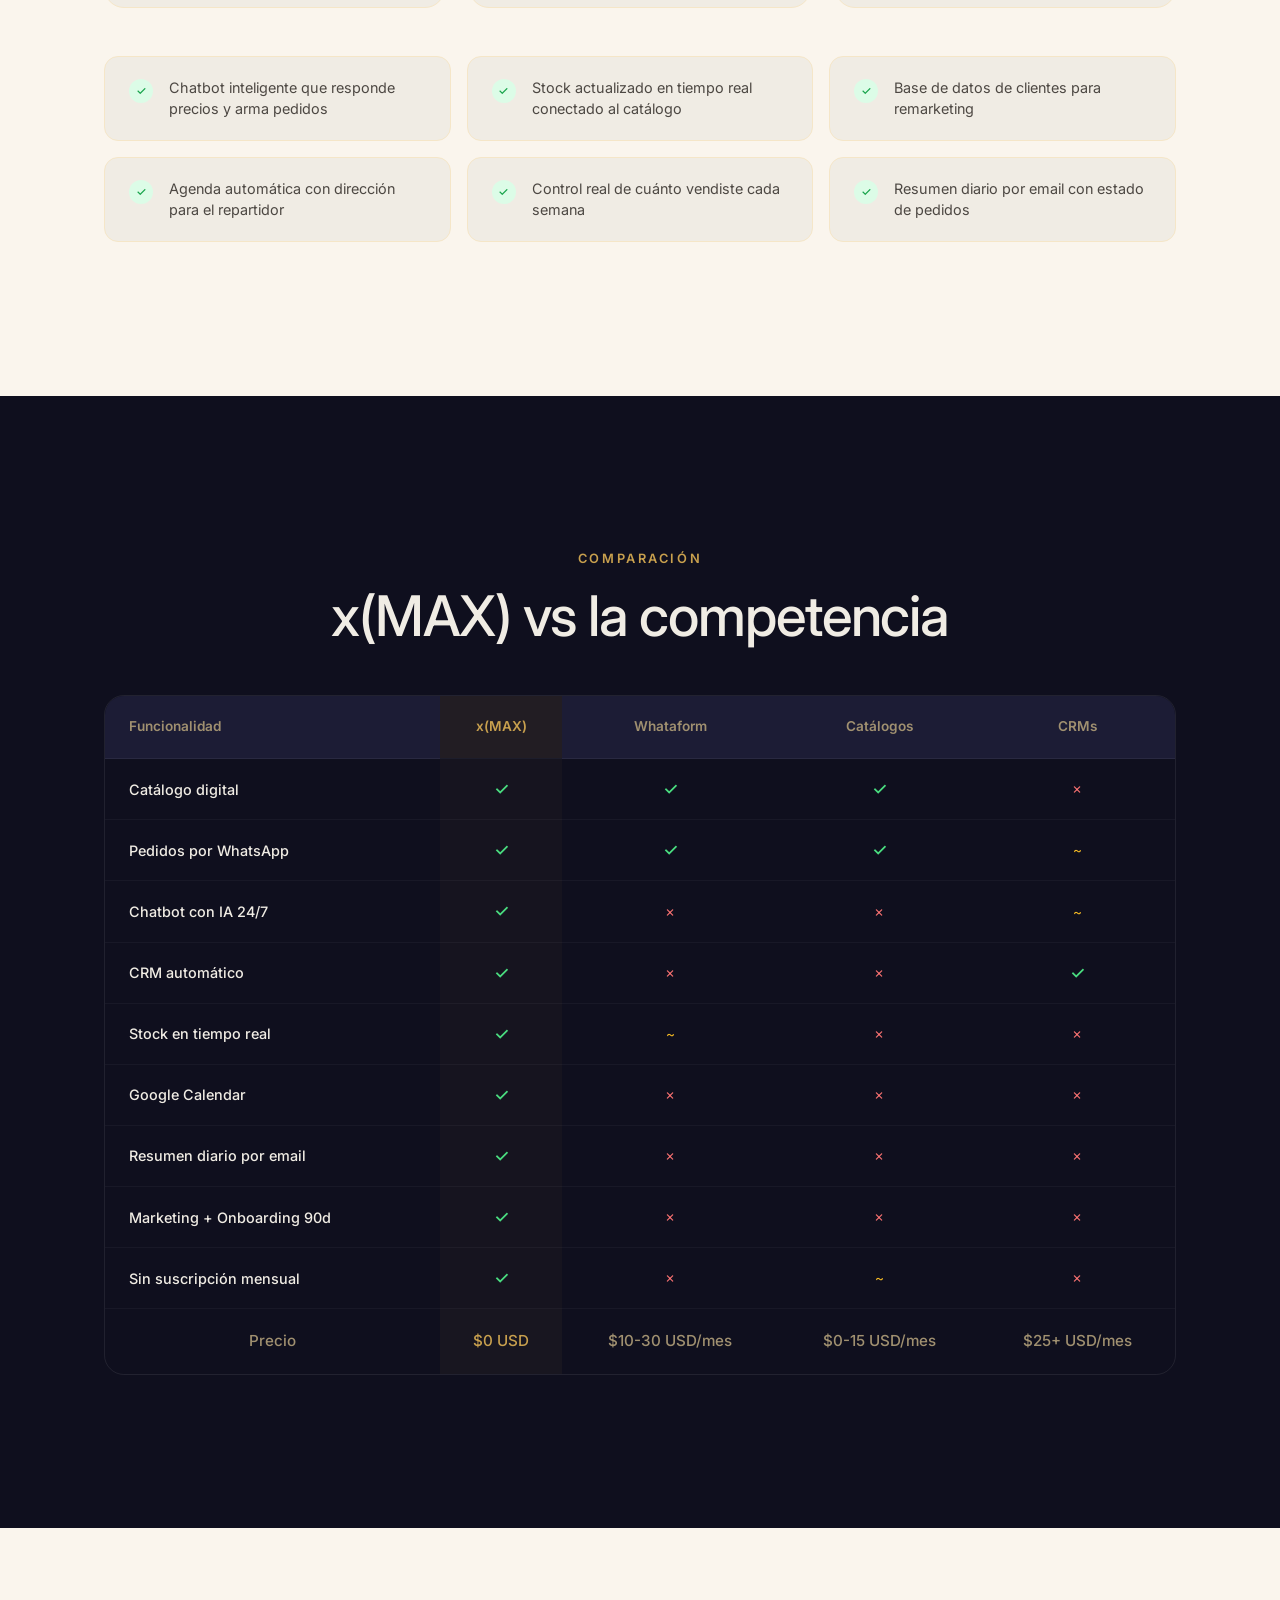
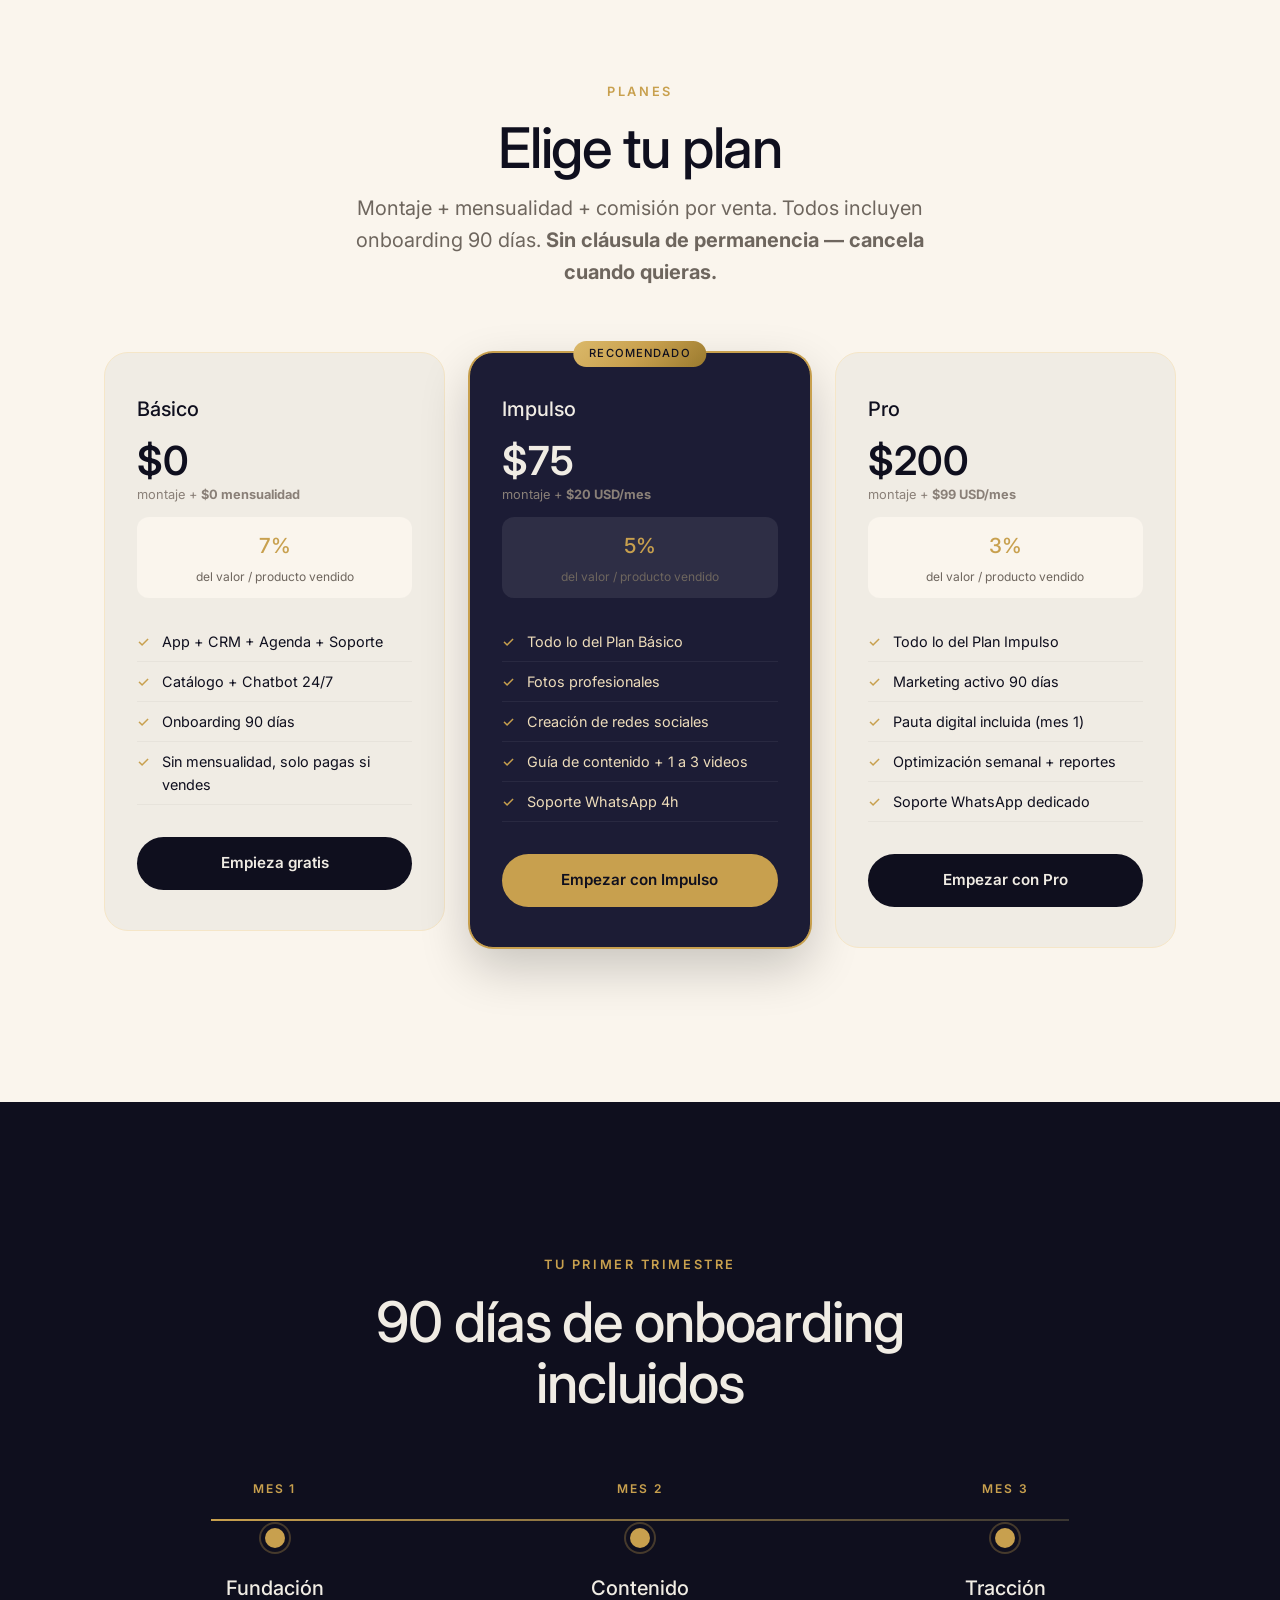
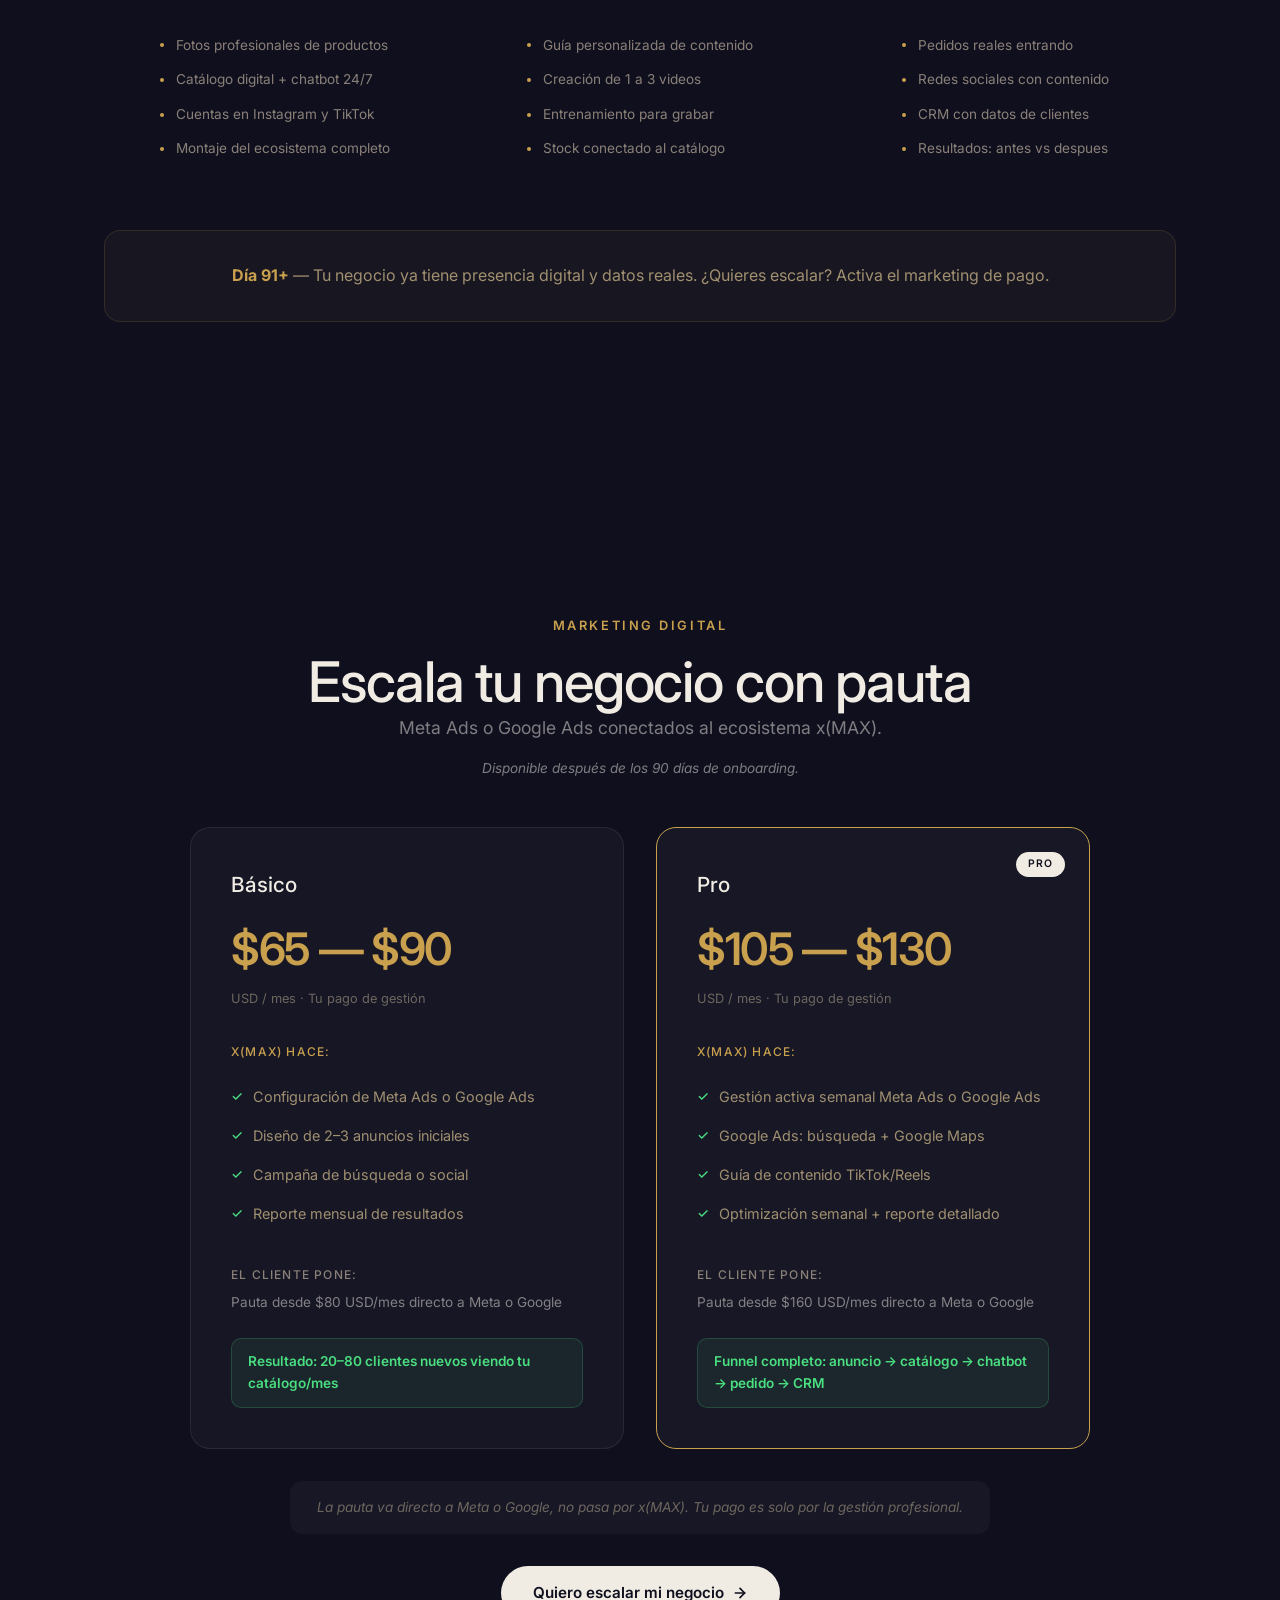
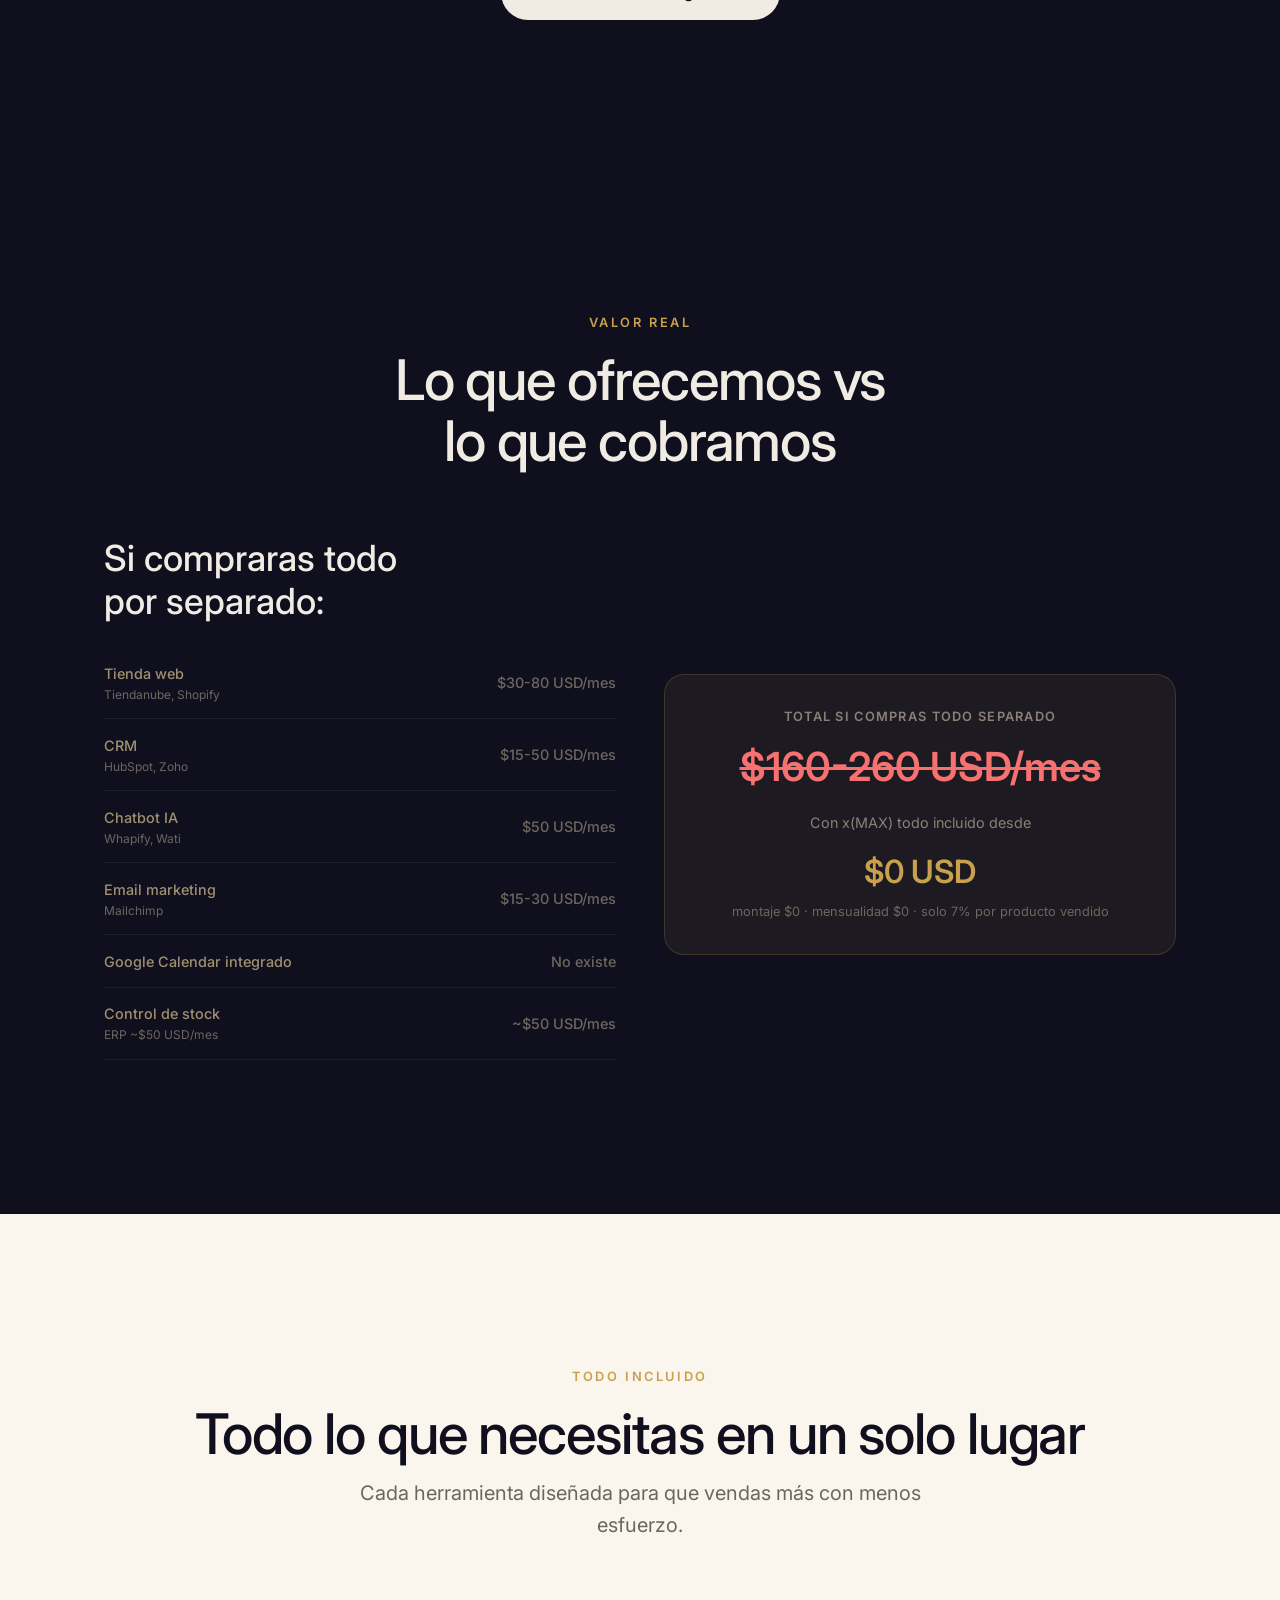
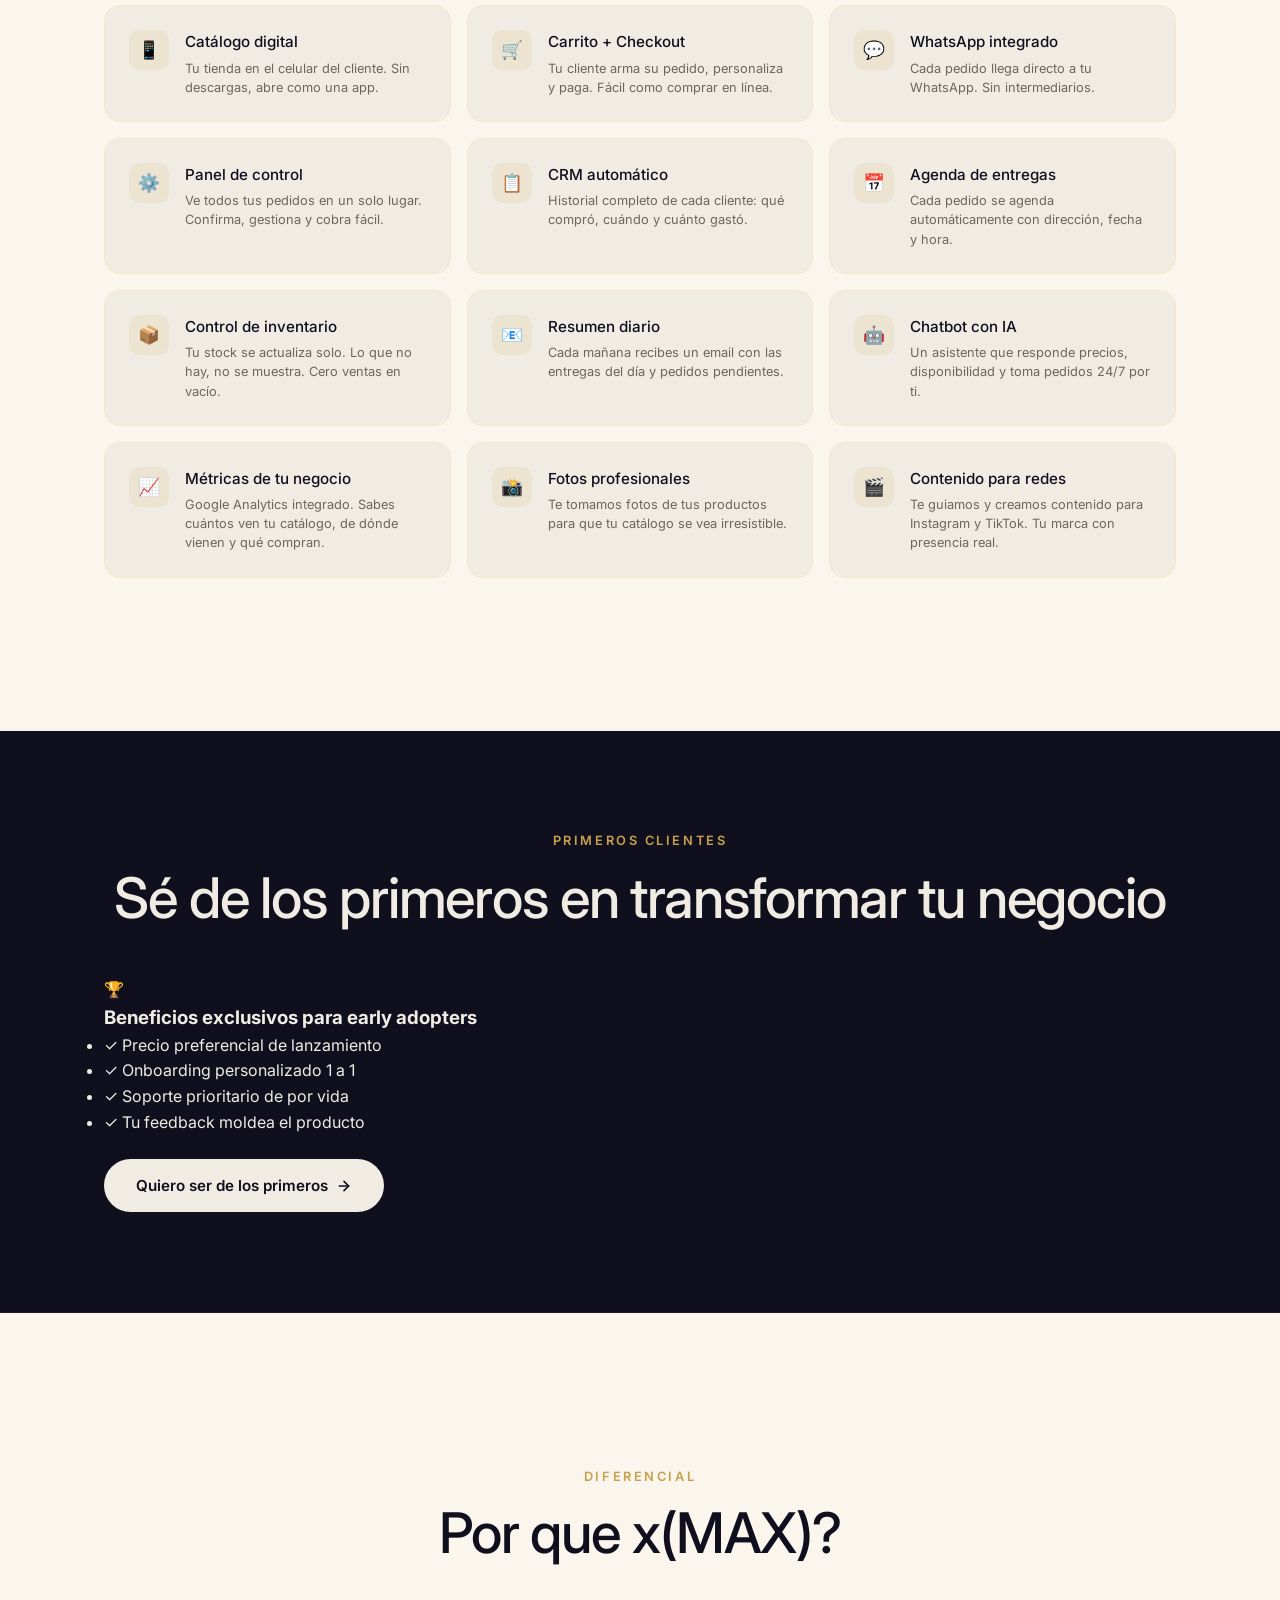
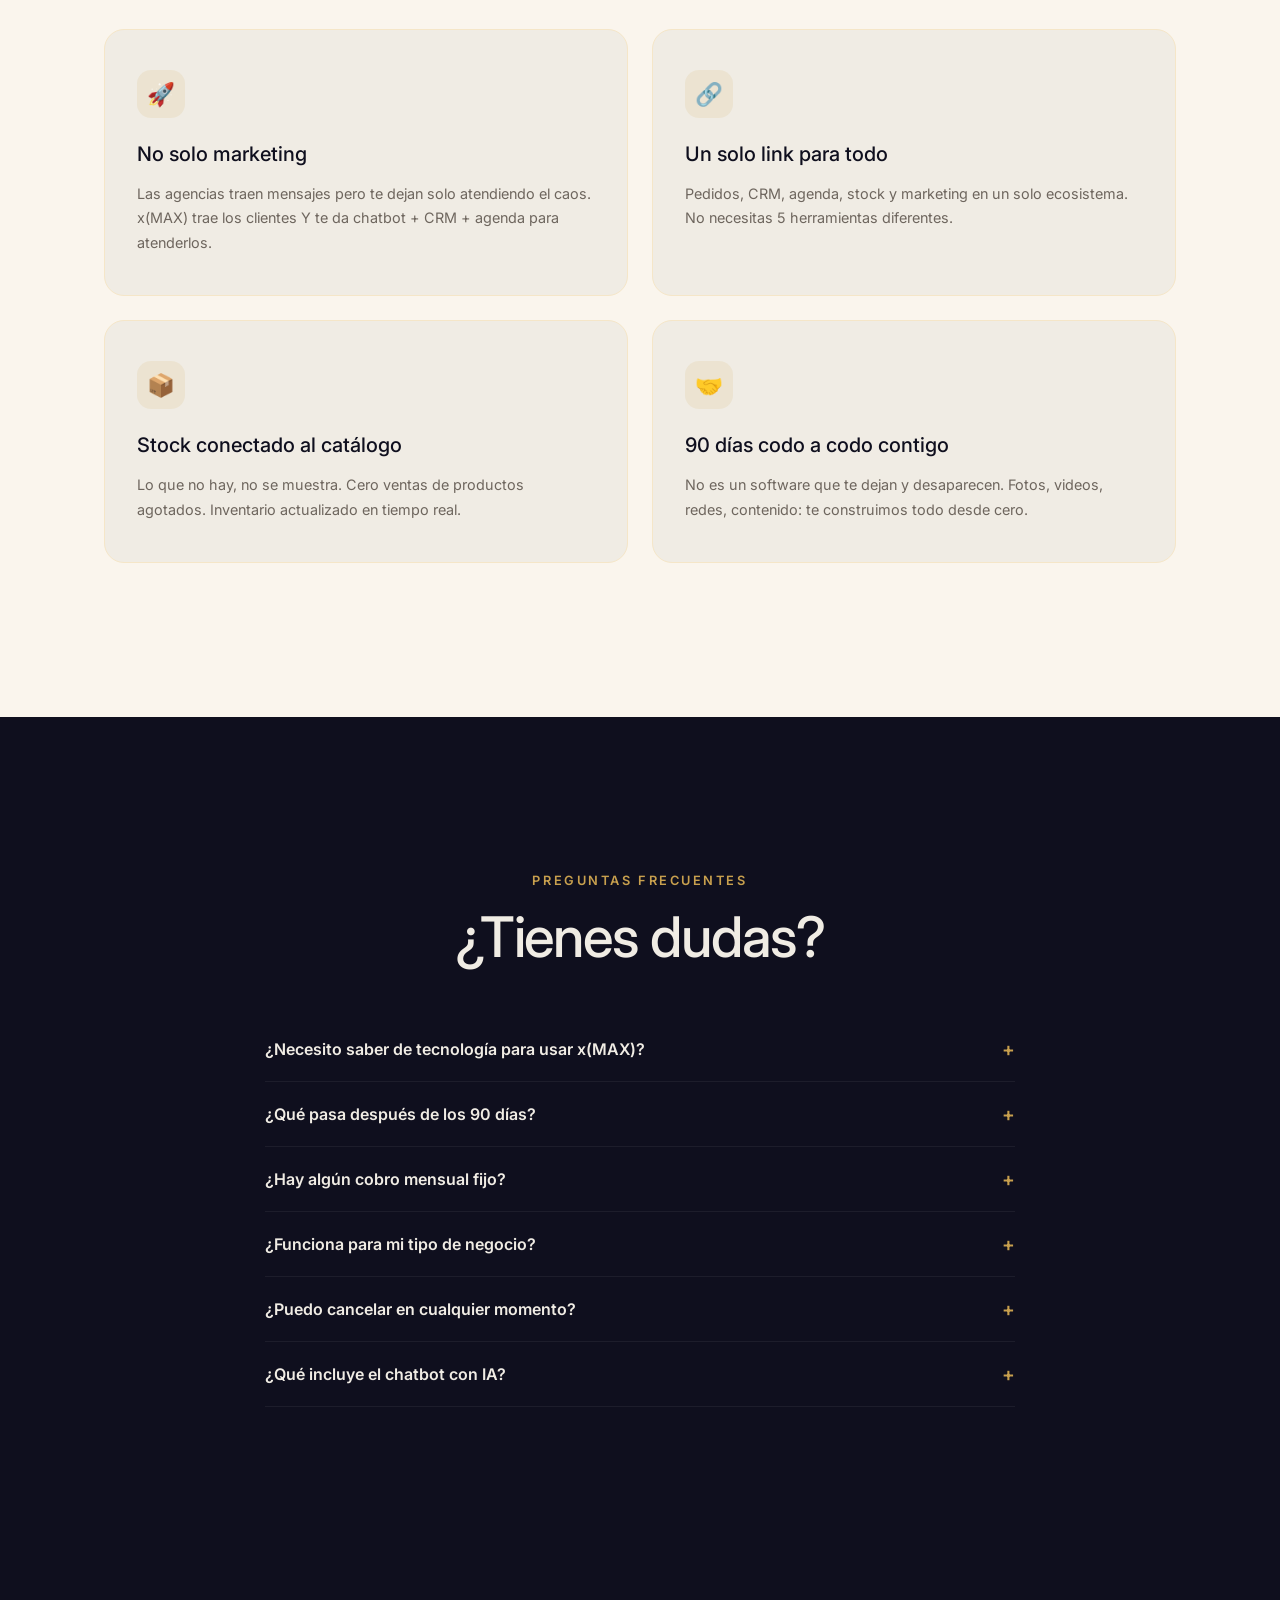
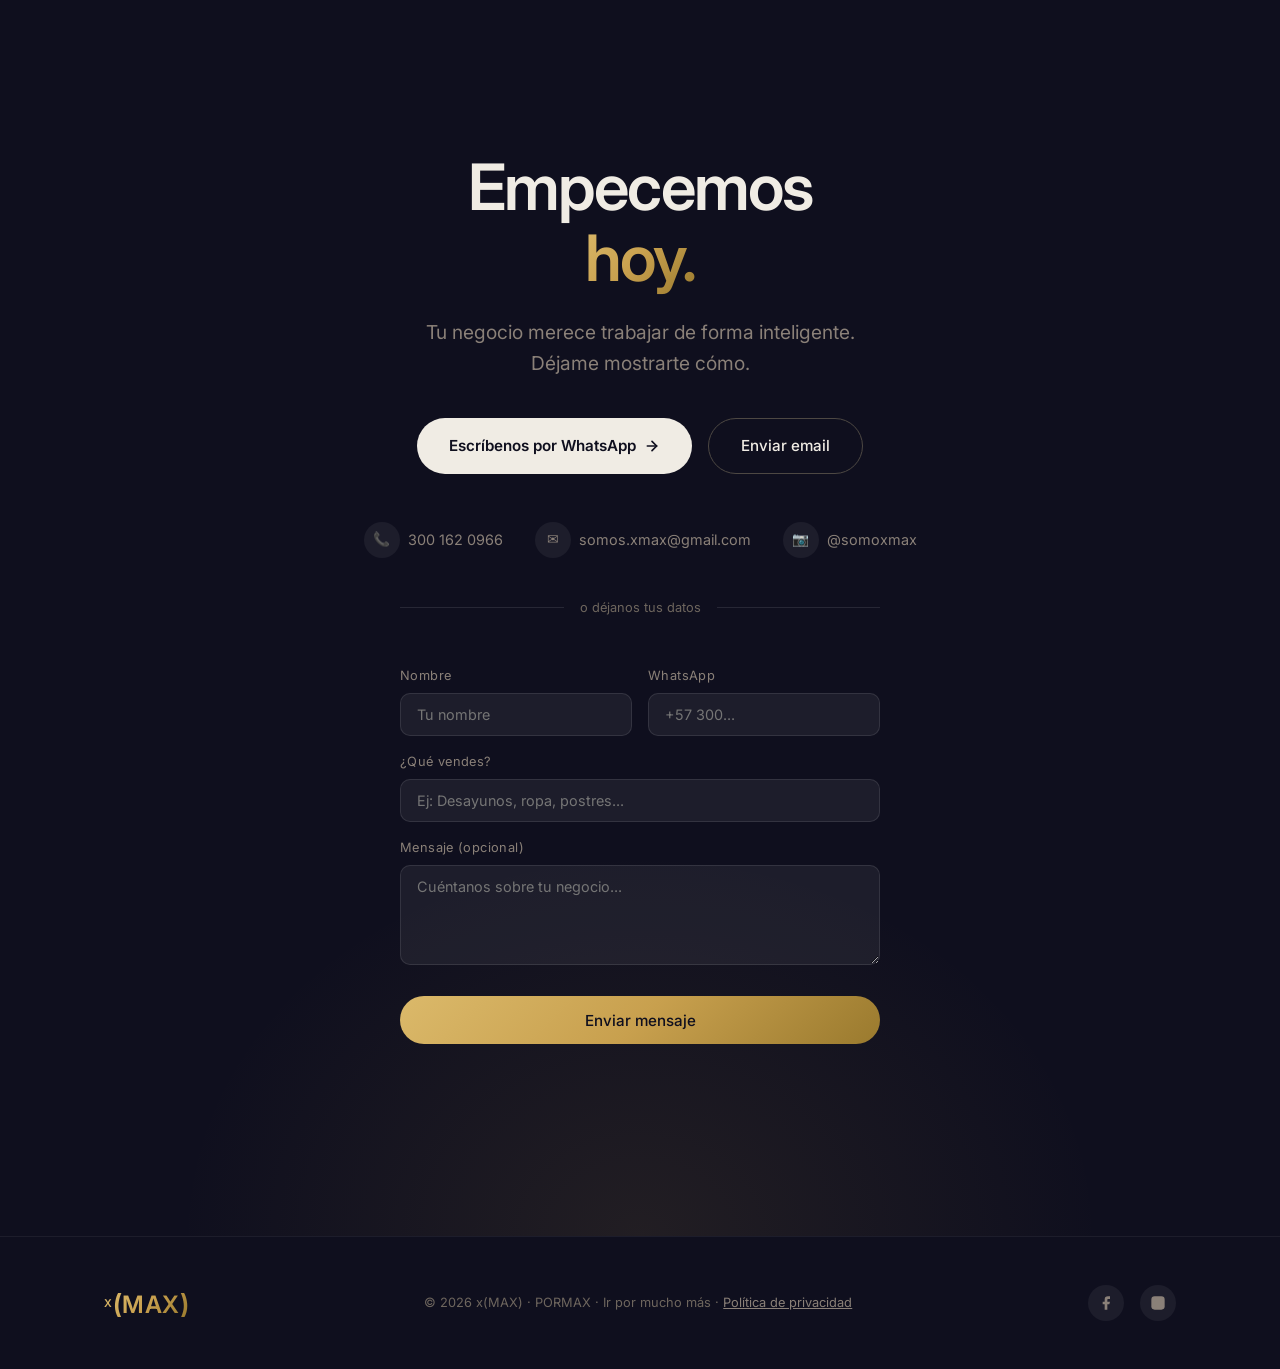
==== commit a9ee05f9: "feat: nuevo pricing 7%/5%/3% + case studies + T&C facilitador Pricing nuevo con mensualidades y sin " ====
--- a/index.html
+++ b/index.html
@@ -81,21 +81,21 @@
                     "name": "Plan Básico",
                     "price": "0",
                     "priceCurrency": "USD",
-                    "description": "Montaje $0. App + CRM + Catálogo + Chatbot 24/7 + Onboarding 90 días. Solo 2% comisión por venta. Sin costo de montaje, solo pagas cuando vendes."
+                    "description": "Montaje $0. Mensualidad $0. Comisión 7% por venta. App + CRM + Catálogo + Chatbot 24/7 + Onboarding 90 días. Sin cláusula de permanencia."
                 },
                 {
                     "@type": "Offer",
                     "name": "Plan Impulso",
                     "price": "75",
                     "priceCurrency": "USD",
-                    "description": "Todo lo del Plan Básico + Fotos profesionales + Redes sociales + Videos"
+                    "description": "Montaje $75 USD + Mensualidad $20 USD + Comisión 5%. Todo lo del Plan Básico + Fotos profesionales + Redes sociales + Videos. Sin cláusula de permanencia."
                 },
                 {
                     "@type": "Offer",
                     "name": "Plan Pro",
-                    "priceRange": "$150 - $250",
+                    "price": "200",
                     "priceCurrency": "USD",
-                    "description": "Todo lo del Plan Impulso + Marketing activo 90 días + Pauta digital incluida"
+                    "description": "Montaje $200 USD + Mensualidad $99 USD + Comisión 3%. Todo lo del Plan Impulso + Marketing activo 90 días + Pauta digital incluida. Sin cláusula de permanencia."
                 }
             ],
             "provider": {
@@ -2439,7 +2439,7 @@
         <li><a href="#marketing">Marketing</a></li>
         <li><a href="#comparacion">Comparación</a></li>
         <li><a href="#contacto" class="nav-cta">Empezar</a></li>
-        <li><a href="https://web-production-28012.up.railway.app/login" class="nav-cta nav-cta-login">Ingresar</a></li>
+        <li><a href="https://x-max-app.up.railway.app/login" class="nav-cta nav-cta-login">Ingresar</a></li>
     </ul>
     <button class="nav-hamburger" id="hamburger" aria-label="Menu">
         <span></span><span></span><span></span>
@@ -2454,7 +2454,7 @@
     <a href="#marketing" onclick="closeMobile()">Marketing</a>
     <a href="#comparacion" onclick="closeMobile()">Comparación</a>
     <a href="#contacto" onclick="closeMobile()">Empezar</a>
-    <a href="https://web-production-28012.up.railway.app/login" onclick="closeMobile()" class="mobile-login-btn">Ingresar</a>
+    <a href="https://x-max-app.up.railway.app/login" onclick="closeMobile()" class="mobile-login-btn">Ingresar</a>
 </div>
 
 <!-- HERO -->
@@ -2754,7 +2754,7 @@
         <div class="pricing-header">
             <div class="section-label reveal">Planes</div>
             <h2 class="section-title reveal reveal-delay-1">Elige tu plan</h2>
-            <p class="section-subtitle reveal reveal-delay-2">Cobro por producto. Todos incluyen onboarding 90 días.</p>
+            <p class="section-subtitle reveal reveal-delay-2">Montaje + mensualidad + comisión por venta. Todos incluyen onboarding 90 días. <strong>Sin cláusula de permanencia — cancela cuando quieras.</strong></p>
         </div>
         <div class="pricing-grid">
             <!-- Impulso (primero en mobile) -->
@@ -2762,9 +2762,9 @@
                 <div class="price-badge">RECOMENDADO</div>
                 <div class="price-card-name">Impulso</div>
                 <div class="price-card-price">$75</div>
-                <div class="price-card-period">montaje único USD</div>
+                <div class="price-card-period">montaje + <strong>$20 USD/mes</strong></div>
                 <div class="price-card-commission">
-                    <strong>2%</strong>
+                    <strong>5%</strong>
                     <span>del valor / producto vendido</span>
                 </div>
                 <ul class="price-features">
@@ -2772,6 +2772,7 @@
                     <li>Fotos profesionales</li>
                     <li>Creación de redes sociales</li>
                     <li>Guía de contenido + 1 a 3 videos</li>
+                    <li>Soporte WhatsApp 4h</li>
                 </ul>
                 <a href="plan-impulso.html" class="price-btn price-btn-light">Empezar con Impulso</a>
             </div>
@@ -2780,27 +2781,27 @@
             <div class="price-card reveal reveal-delay-1">
                 <div class="price-card-name">Básico</div>
                 <div class="price-card-price">$0</div>
-                <div class="price-card-period">montaje único USD</div>
+                <div class="price-card-period">montaje + <strong>$0 mensualidad</strong></div>
                 <div class="price-card-commission">
-                    <strong>2%</strong>
+                    <strong>7%</strong>
                     <span>del valor / producto vendido</span>
                 </div>
                 <ul class="price-features">
                     <li>App + CRM + Agenda + Soporte</li>
                     <li>Catálogo + Chatbot 24/7</li>
                     <li>Onboarding 90 días</li>
-                    <li>Compromiso mínimo 3 meses</li>
+                    <li>Sin mensualidad, solo pagas si vendes</li>
                 </ul>
-                <a href="plan-basico.html" class="price-btn price-btn-dark">Empieza gratis</a>
+                <a href="https://x-max-app.up.railway.app/onboarding/nuevo" class="price-btn price-btn-dark">Empieza gratis</a>
             </div>
 
             <!-- Pro -->
             <div class="price-card reveal reveal-delay-2">
                 <div class="price-card-name">Pro</div>
-                <div class="price-card-price">$150-$250</div>
-                <div class="price-card-period">montaje USD</div>
+                <div class="price-card-price">$200</div>
+                <div class="price-card-period">montaje + <strong>$99 USD/mes</strong></div>
                 <div class="price-card-commission">
-                    <strong>2%</strong>
+                    <strong>3%</strong>
                     <span>del valor / producto vendido</span>
                 </div>
                 <ul class="price-features">
@@ -2808,6 +2809,7 @@
                     <li>Marketing activo 90 días</li>
                     <li>Pauta digital incluida (mes 1)</li>
                     <li>Optimización semanal + reportes</li>
+                    <li>Soporte WhatsApp dedicado</li>
                 </ul>
                 <a href="plan-pro.html" class="price-btn price-btn-dark">Empezar con Pro</a>
             </div>
@@ -2984,7 +2986,7 @@
                 <div class="value-total-price">$160-260 USD/mes</div>
                 <div class="value-vs">Con x(MAX) todo incluido desde</div>
                 <div class="value-our-price">$0 USD</div>
-                <div class="value-our-label">montaje $0 + solo 2% por producto vendido</div>
+                <div class="value-our-label">montaje $0 · mensualidad $0 · solo 7% por producto vendido</div>
             </div>
         </div>
     </div>
@@ -3415,9 +3417,9 @@
     });
 
     const botResponses = {
-        'planes': '¡Tenemos 3 planes!\n\n<b>Básico:</b> $0 montaje — solo pagas 2% cuando vendes\n<b>Impulso:</b> $75 USD montaje + 2% por producto (RECOMENDADO)\n<b>Pro:</b> $150-$250 USD + 2% + marketing incluido\n\nTodos incluyen 90 días de onboarding. ¿Te interesa alguno?',
+        'planes': '¡Tenemos 3 planes!\n\n<b>Básico:</b> $0 montaje + $0 mensualidad + 7% por venta\n<b>Impulso:</b> $75 montaje + $20/mes + 5% (RECOMENDADO)\n<b>Pro:</b> $200 montaje + $99/mes + 3% + marketing incluido\n\nTodos incluyen onboarding 90 días y <b>sin cláusula de permanencia</b>. ¿Te interesa alguno?',
         'funciona': '¡Súper fácil! En 3 pasos:\n\n1. Tu cliente ve tu catálogo digital (un simple link)\n2. Hace su pedido y paga\n3. Tú gestionas todo desde el panel admin\n\nIncluye chatbot 24/7, CRM y agenda automática.',
-        'precio': 'El Plan Básico tiene <b>$0 de montaje</b>. No hay suscripción mensual.\n\nSolo pagas 2% de comisión por producto vendido. Si no vendes, no pagas. ¿Quieres más detalles?',
+        'precio': 'El Plan Básico tiene <b>$0 de montaje y $0 de mensualidad</b>.\n\nSolo pagas 7% de comisión por producto vendido. Si no vendes, no pagas. Puedes cancelar cuando quieras — <b>sin cláusula de permanencia</b>. ¿Quieres más detalles?',
         'demo': '¡Claro! Te podemos mostrar cómo funciona todo el ecosistema. Escríbenos por WhatsApp al <b>300 162 0966</b> y agendamos una demo personalizada para tu negocio.',
     };
 
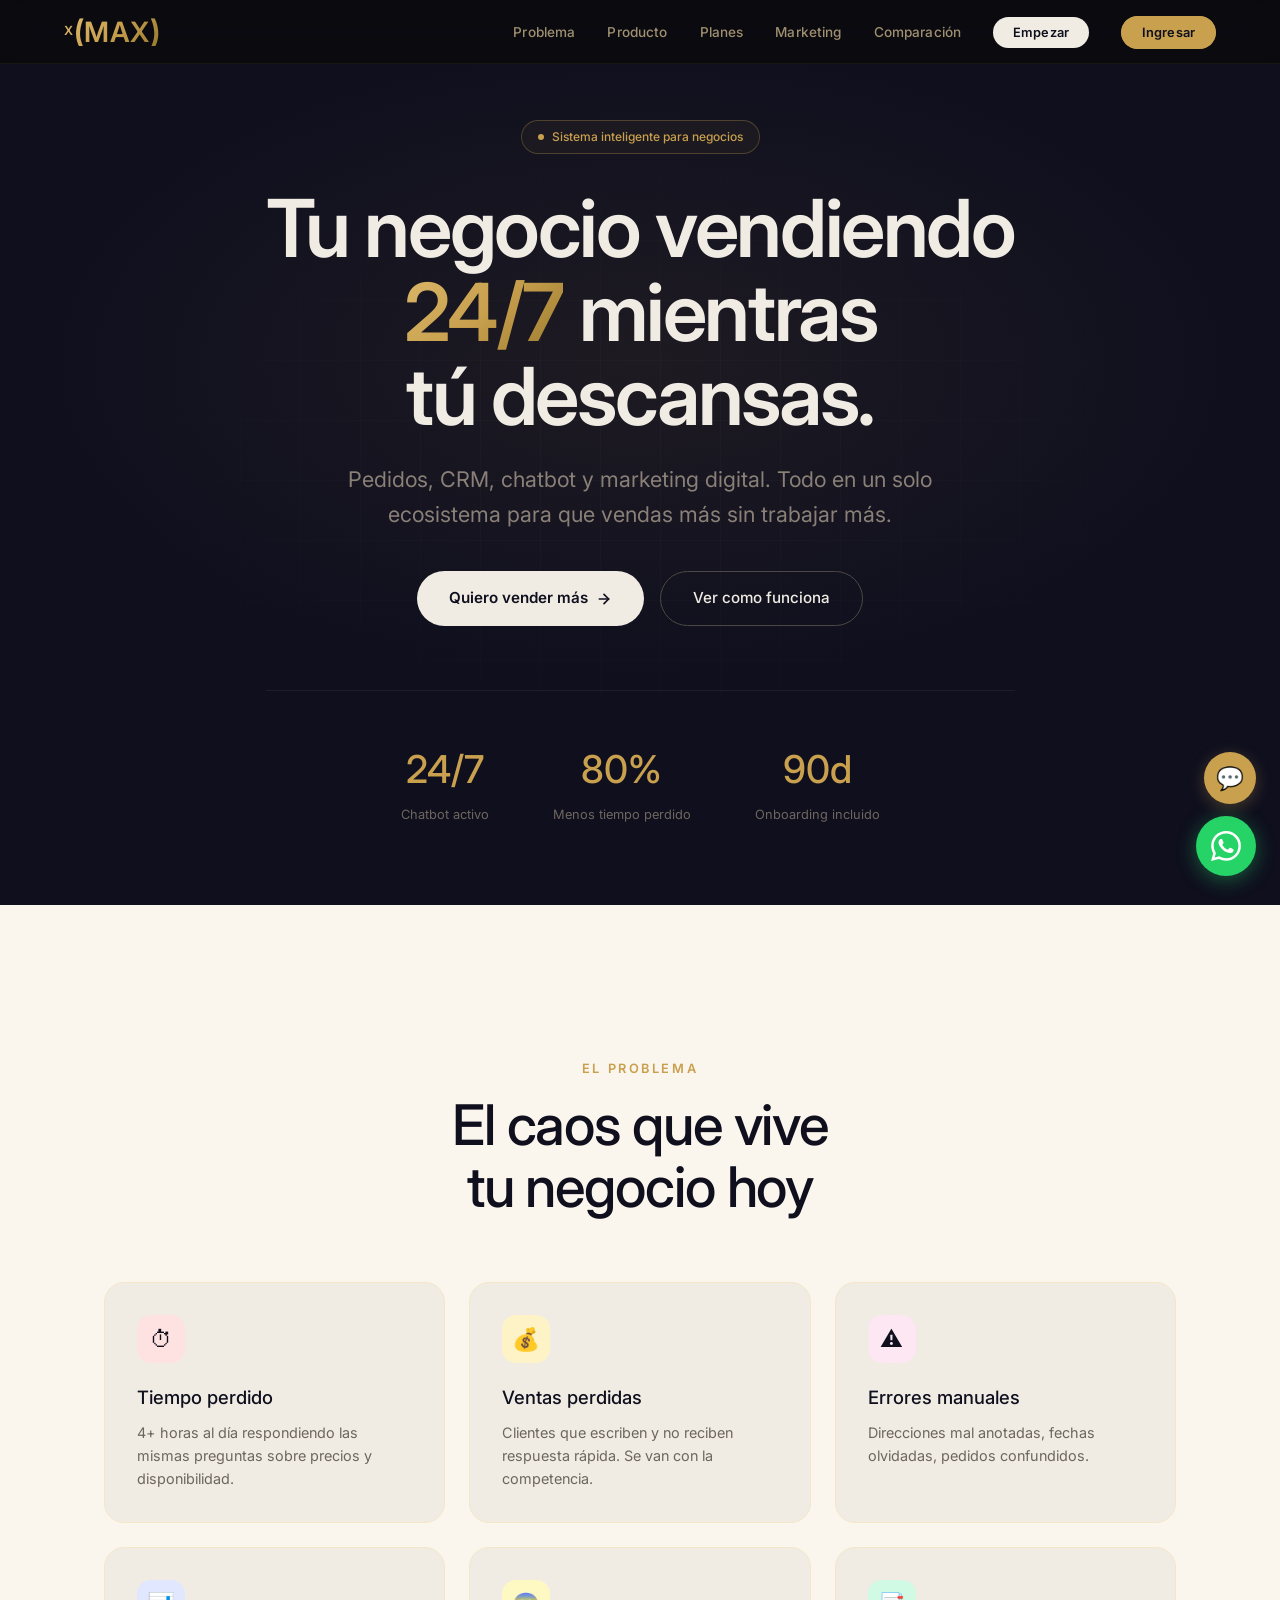
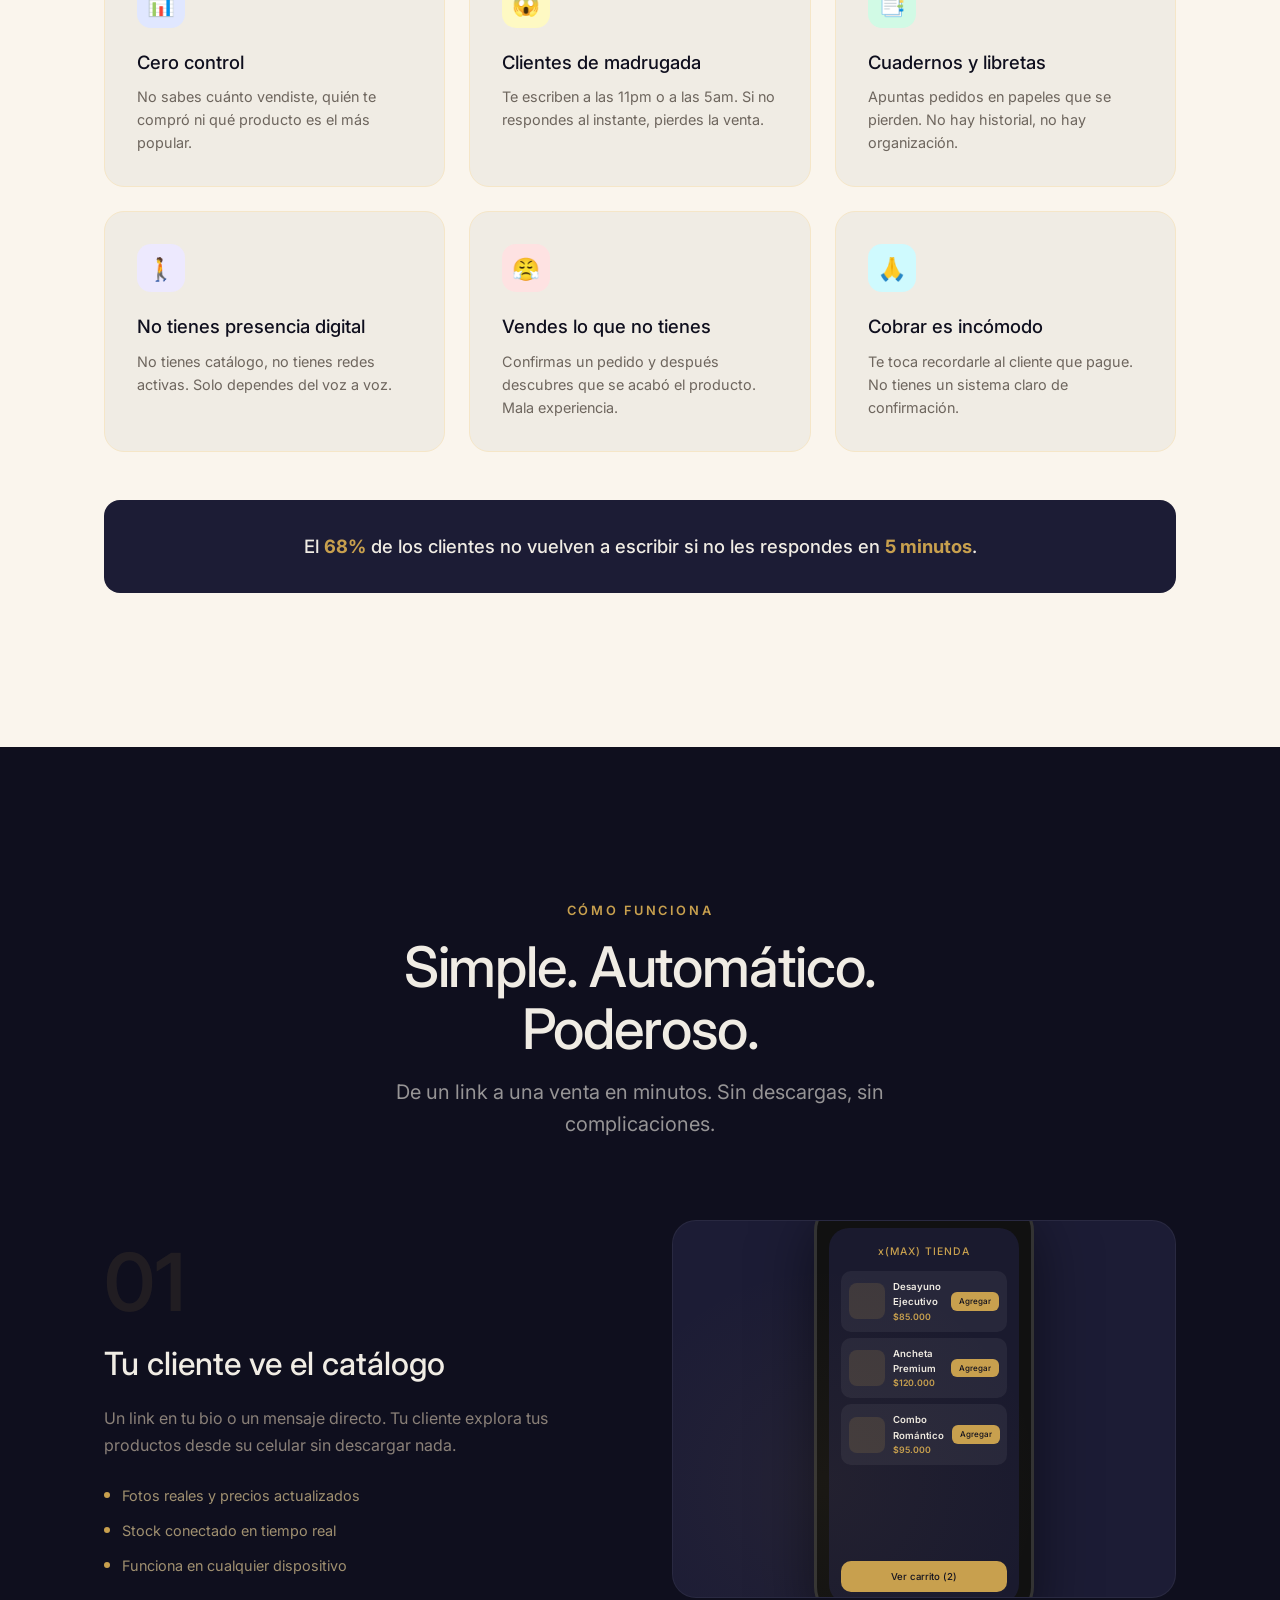
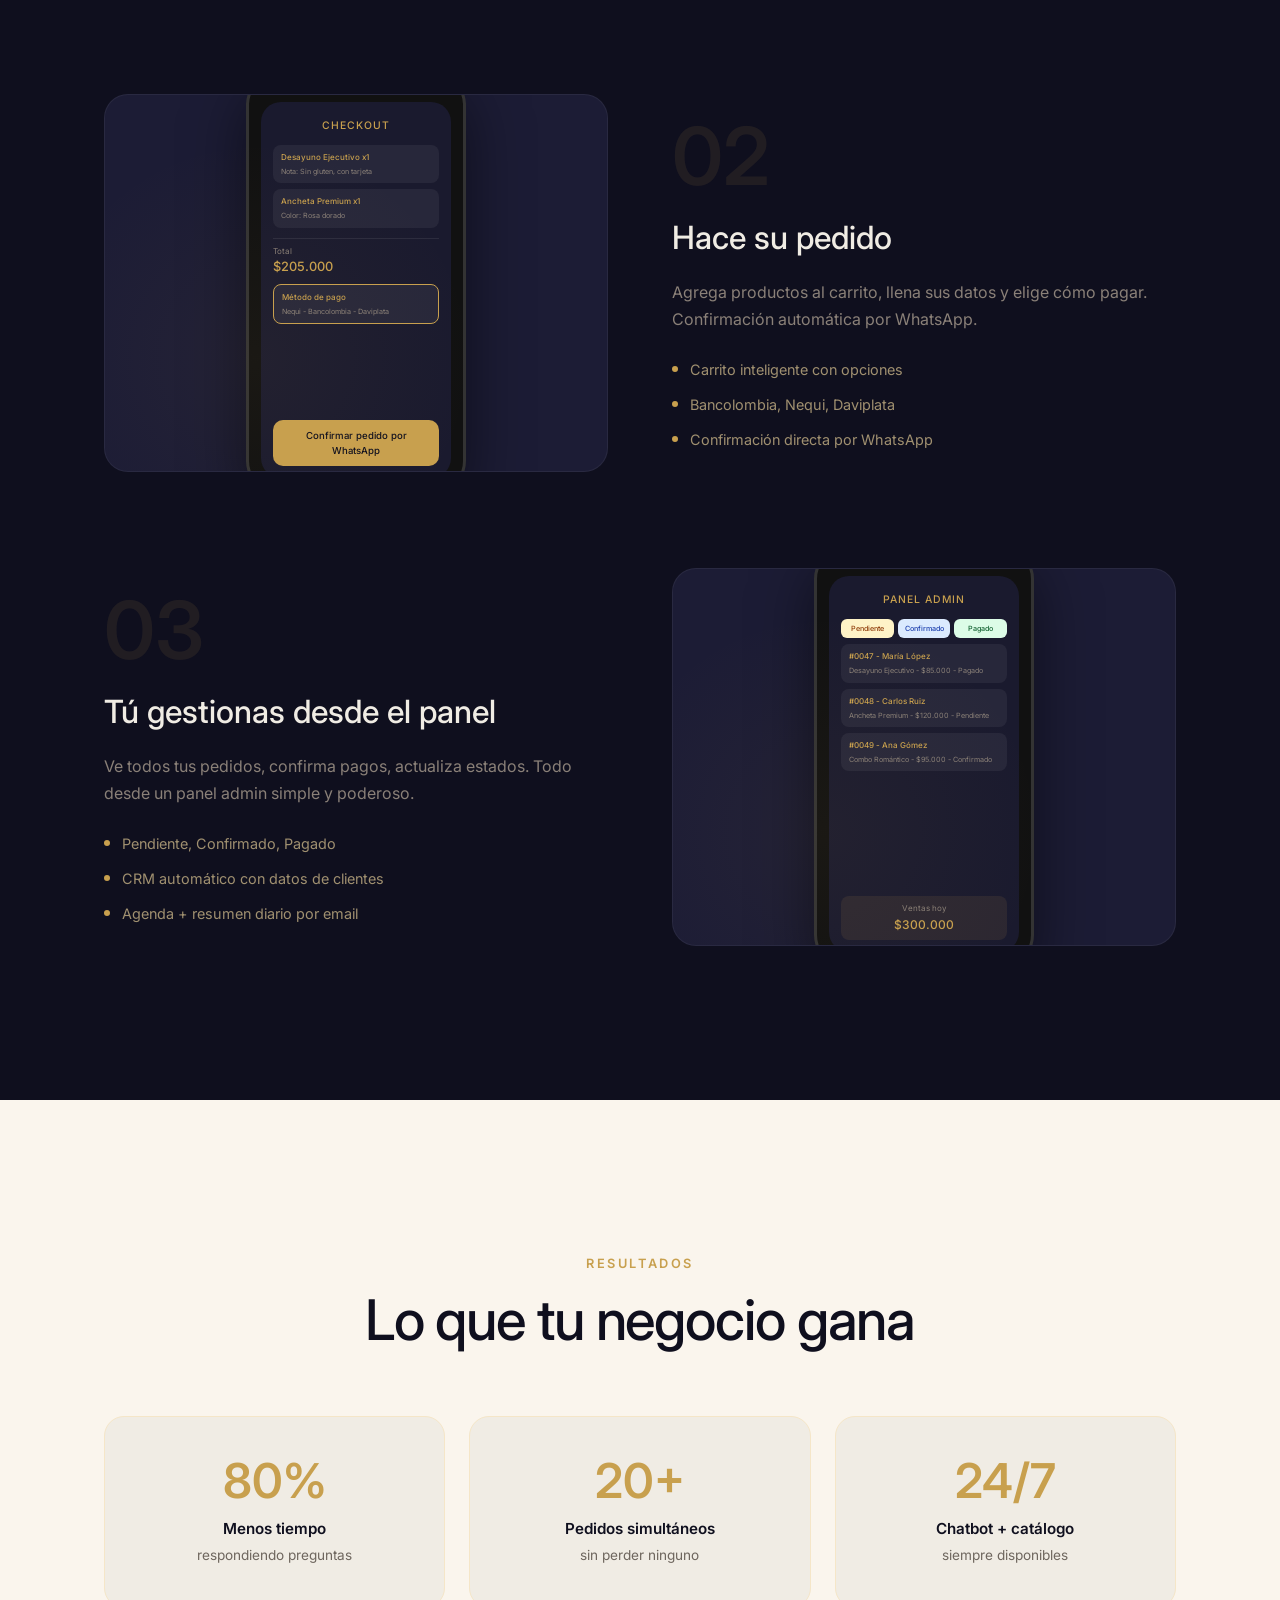
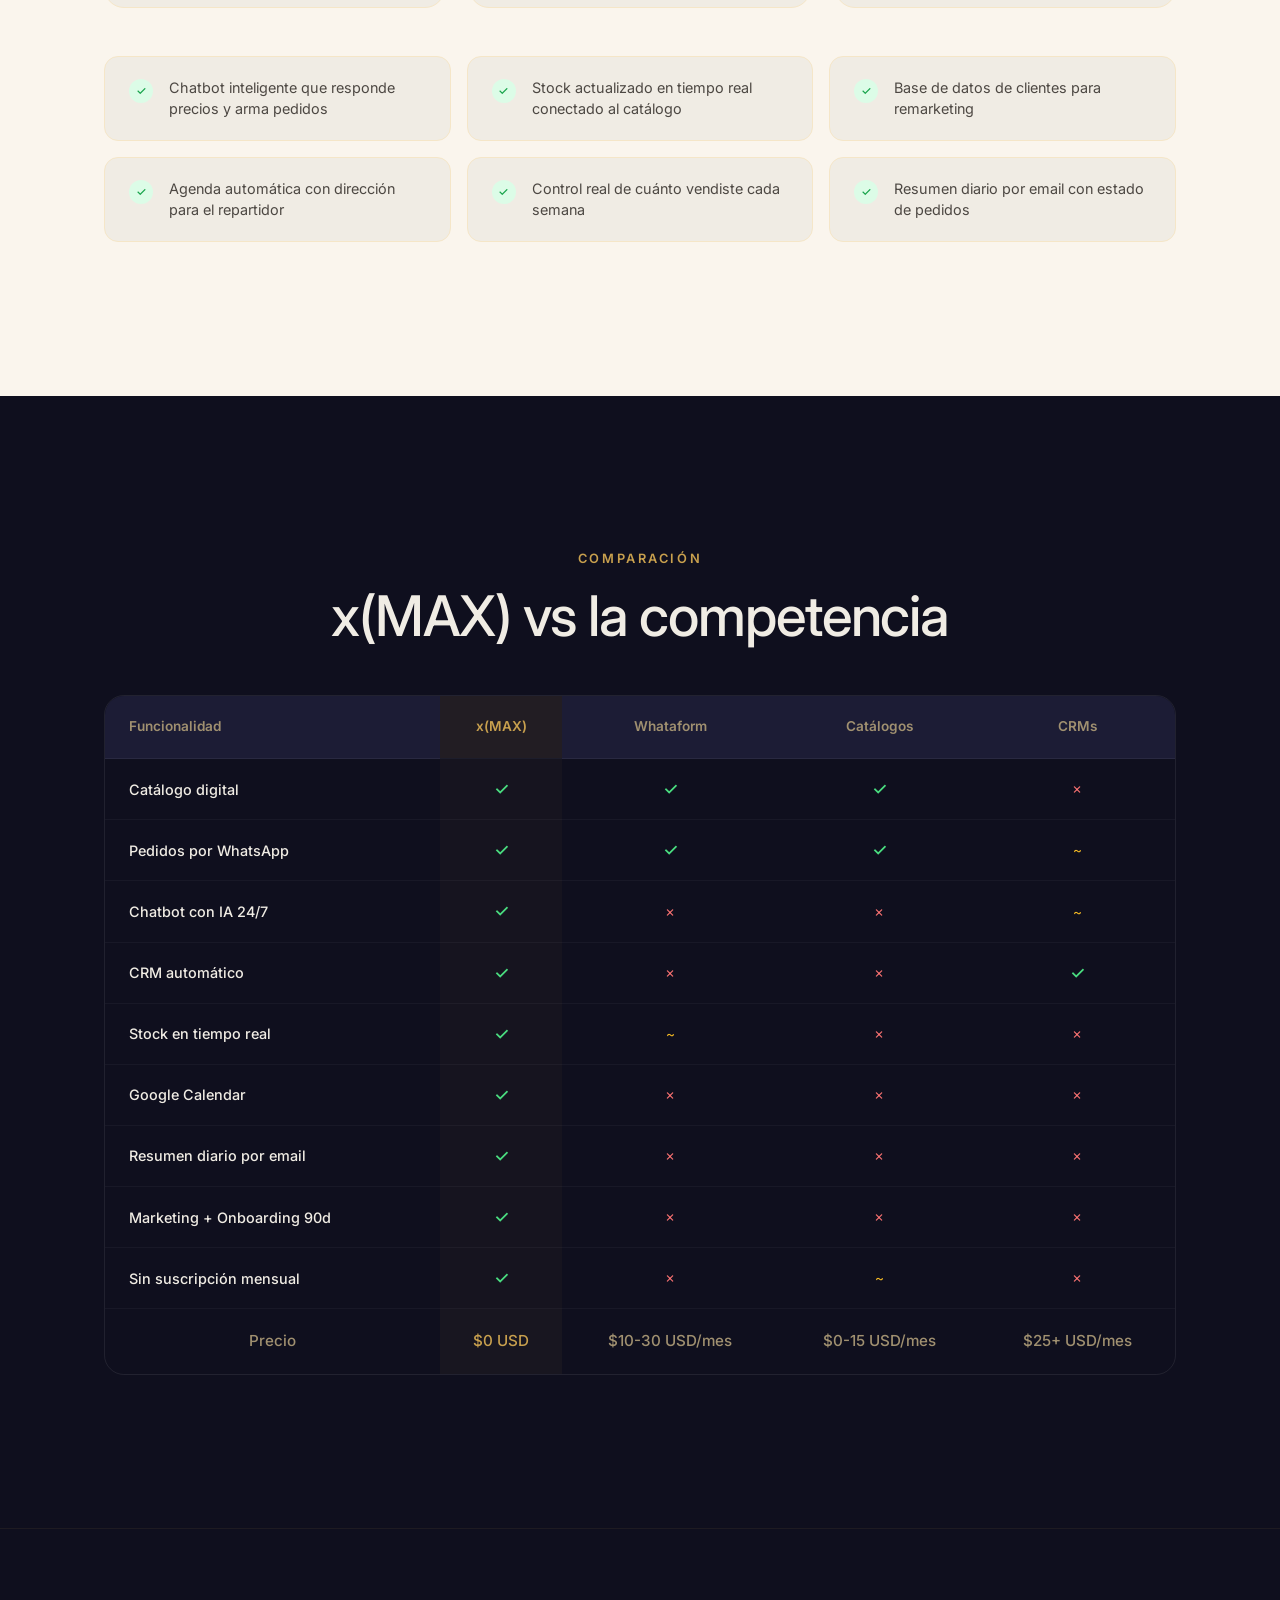
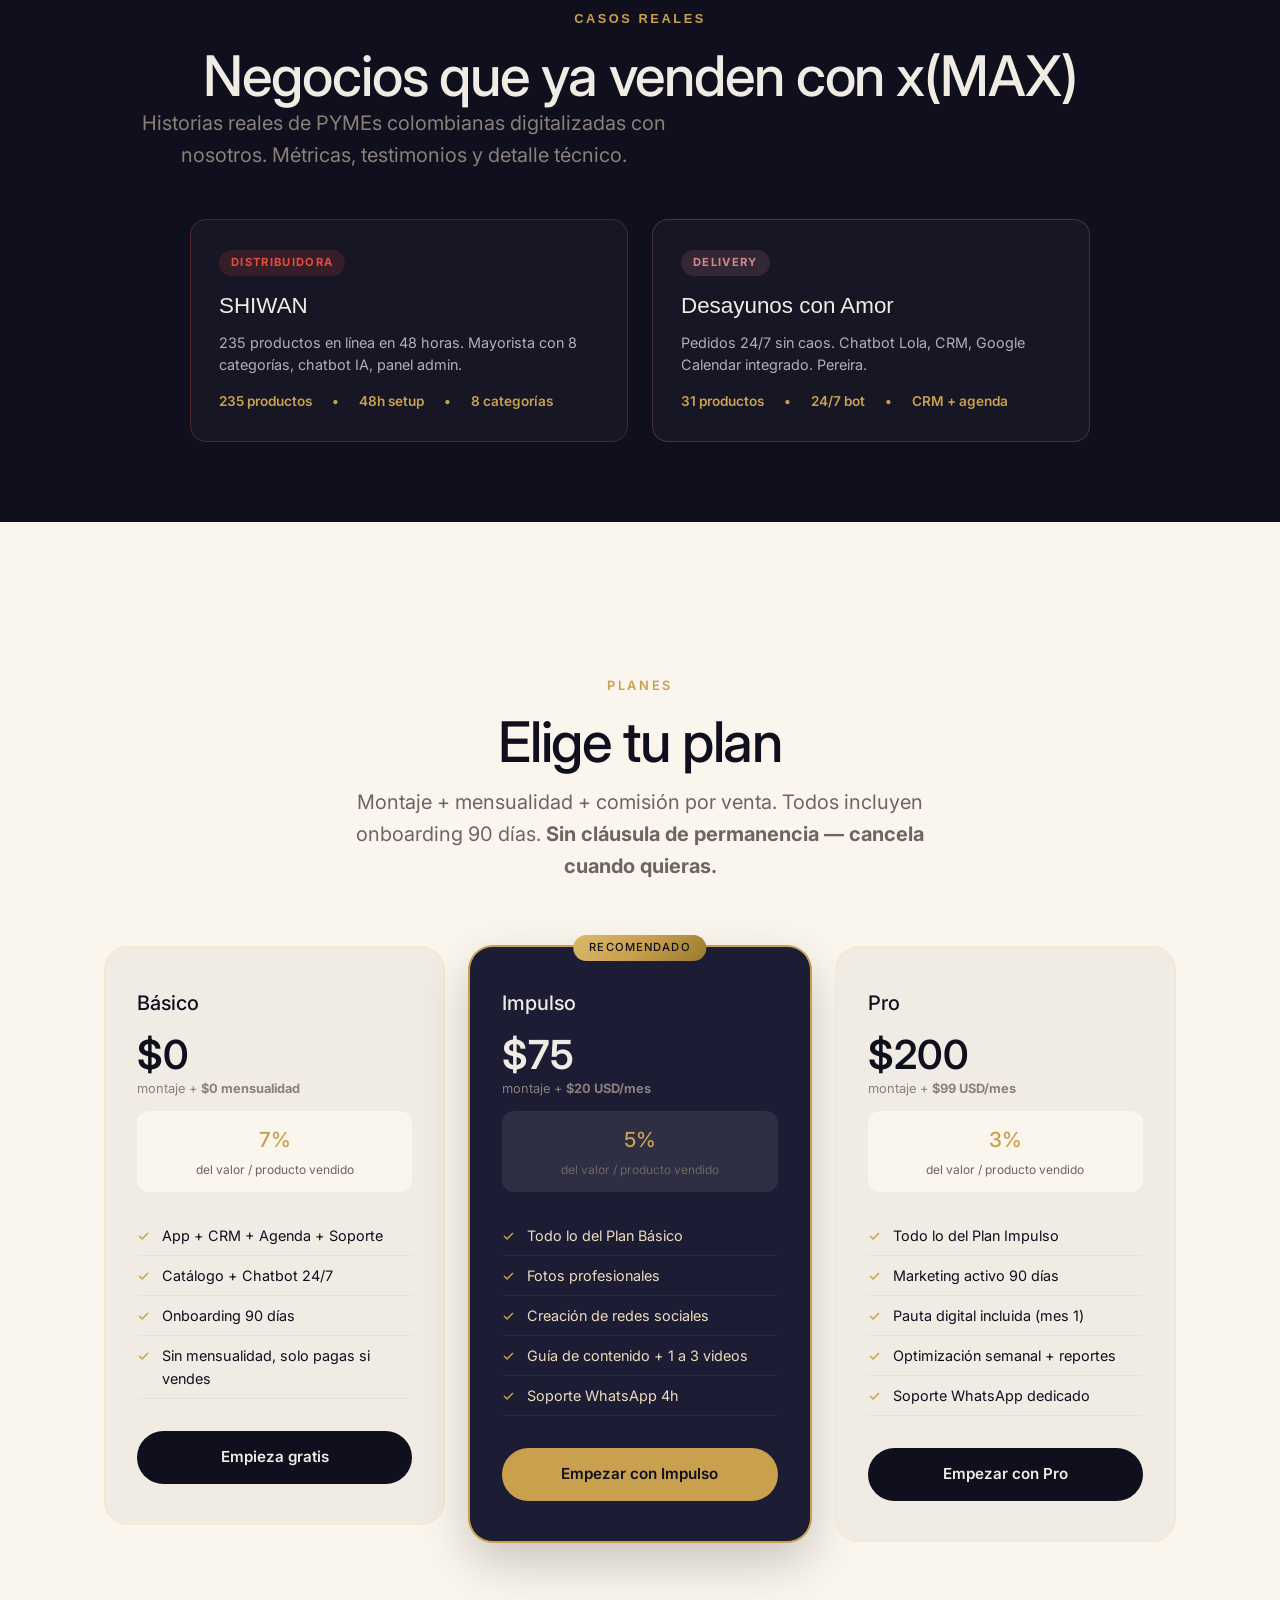
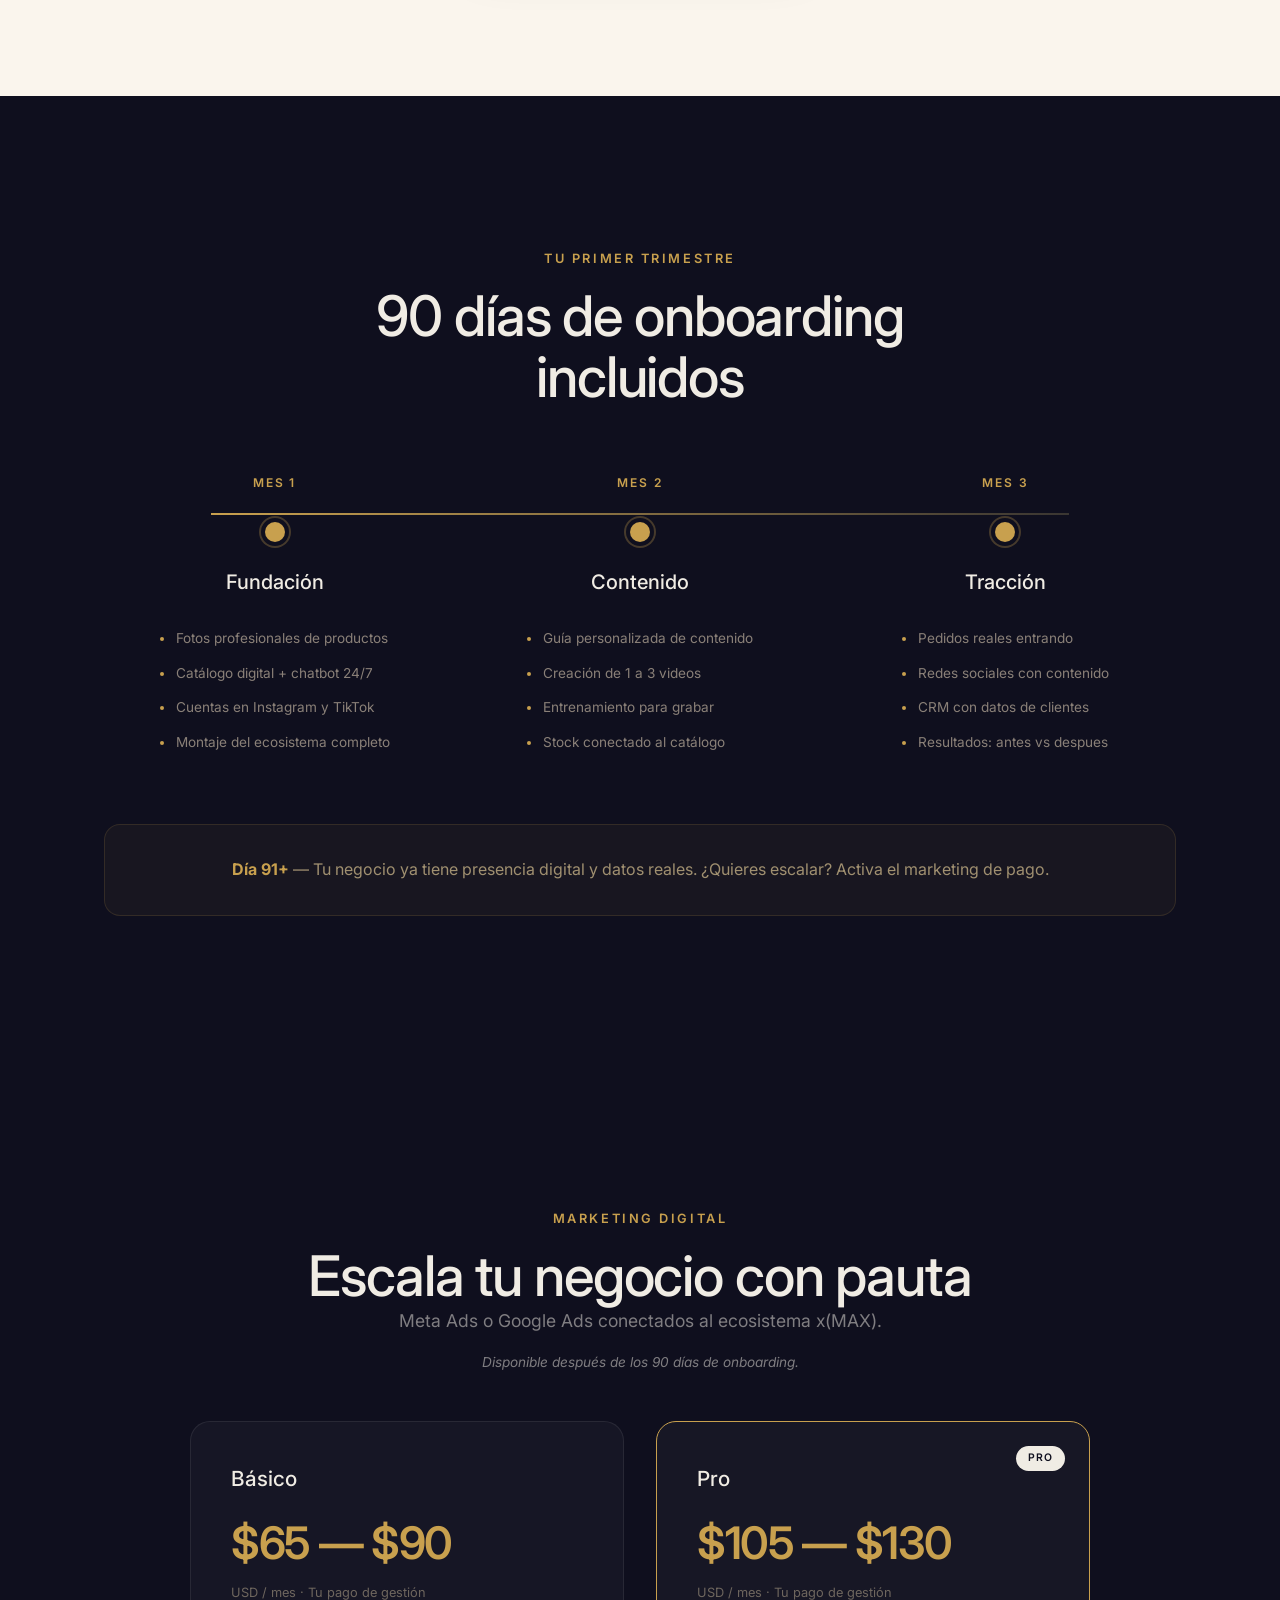
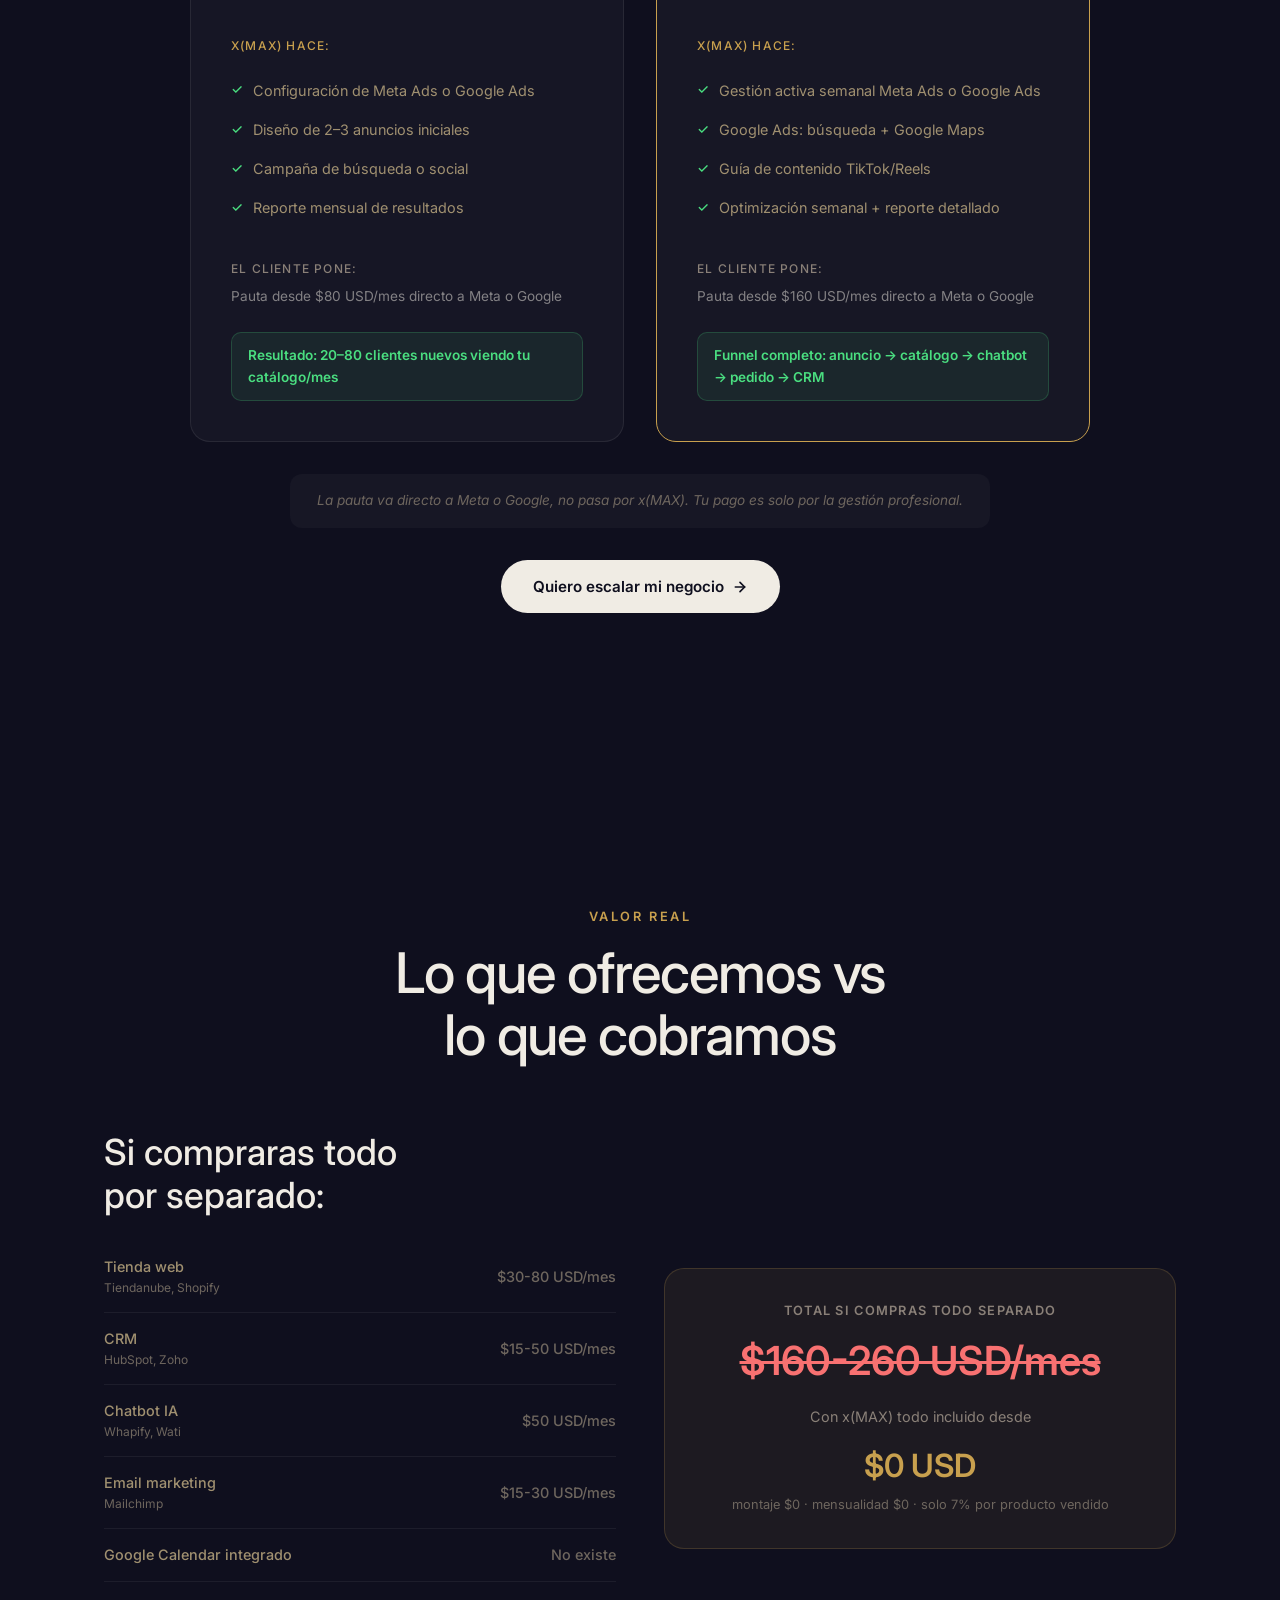
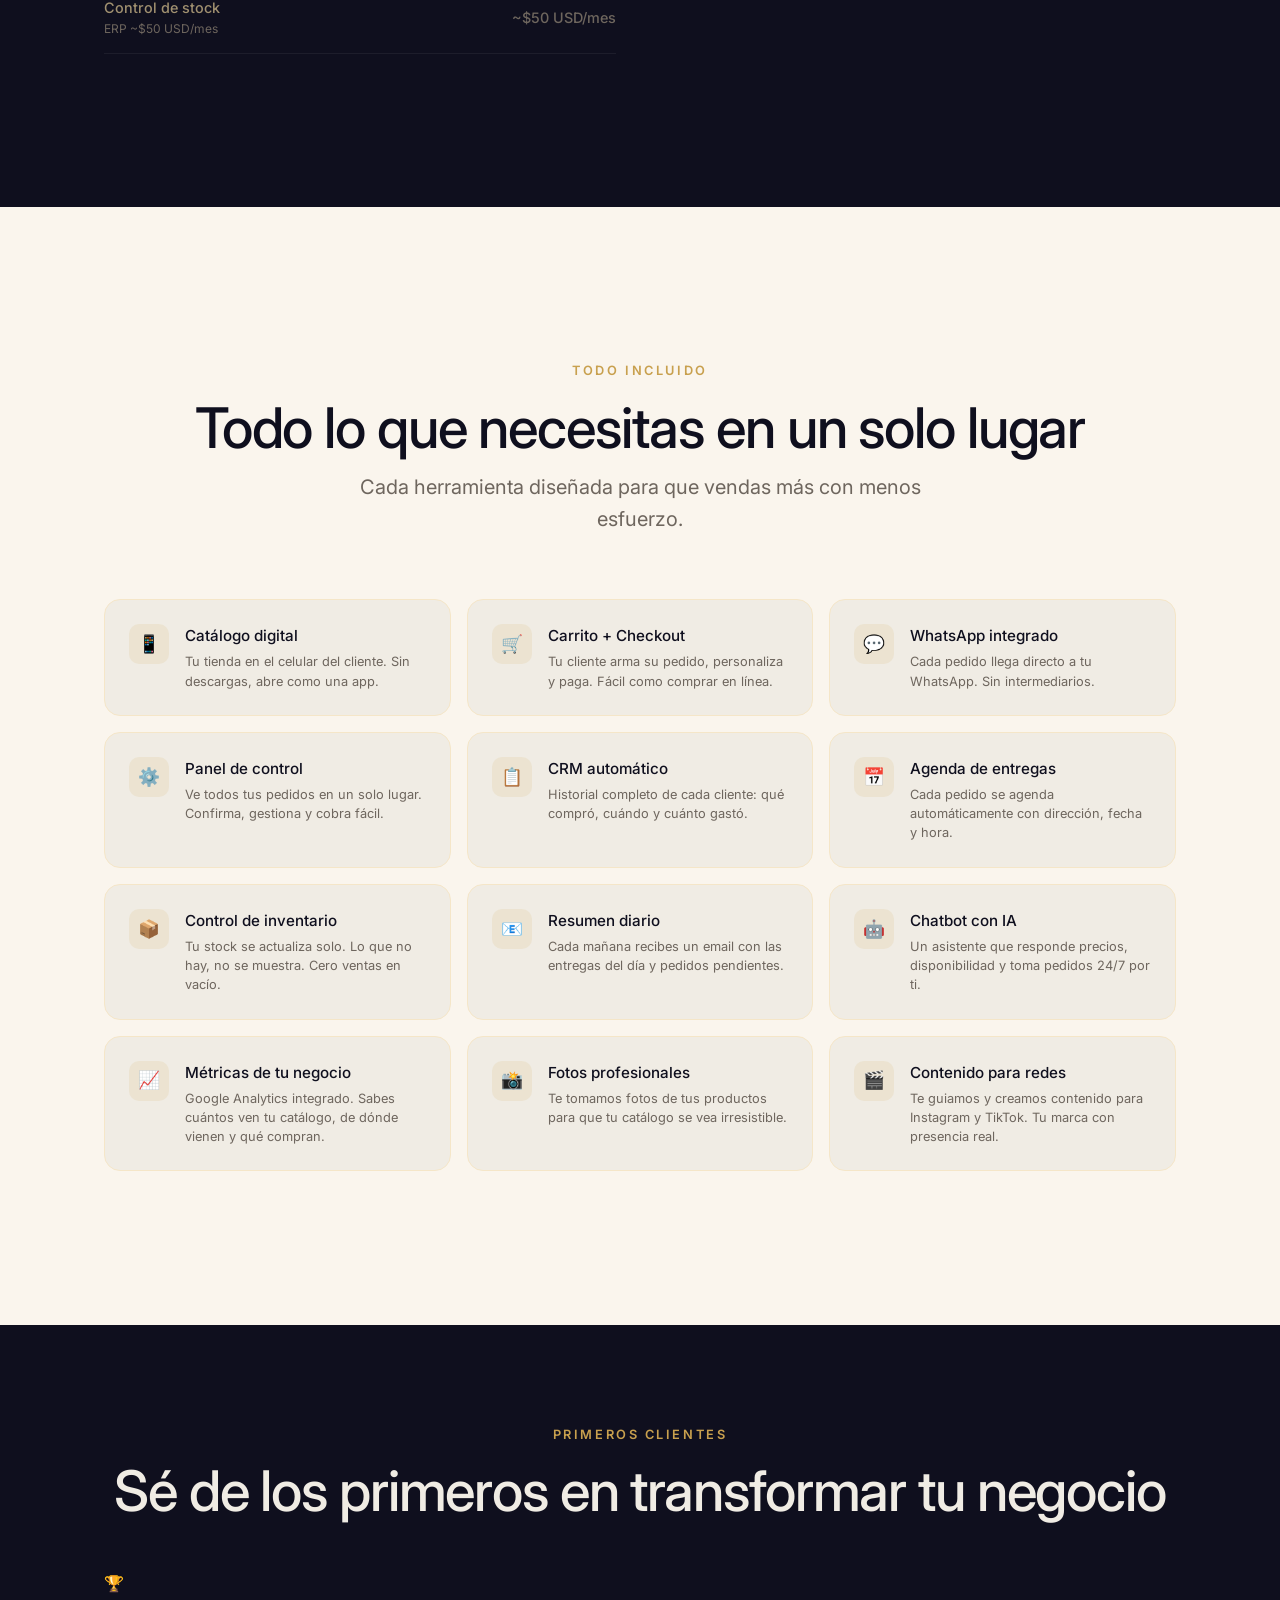
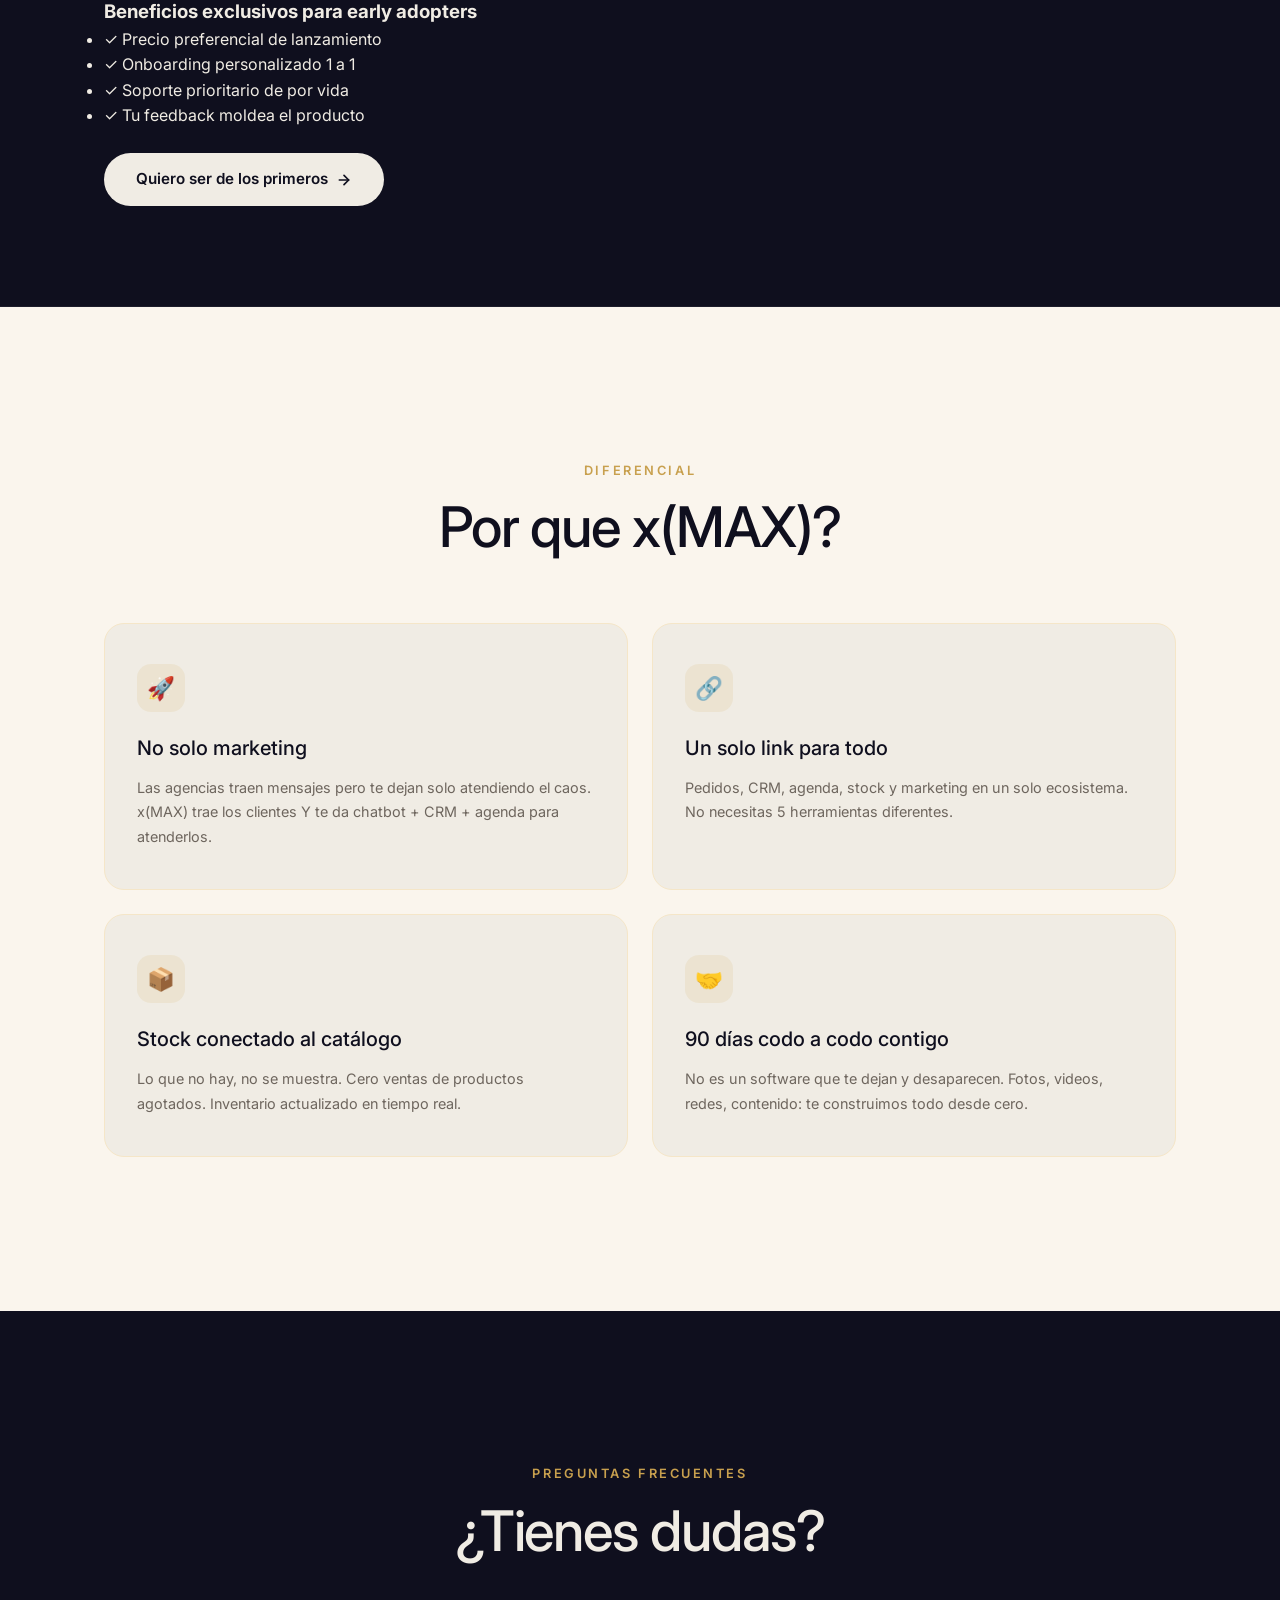
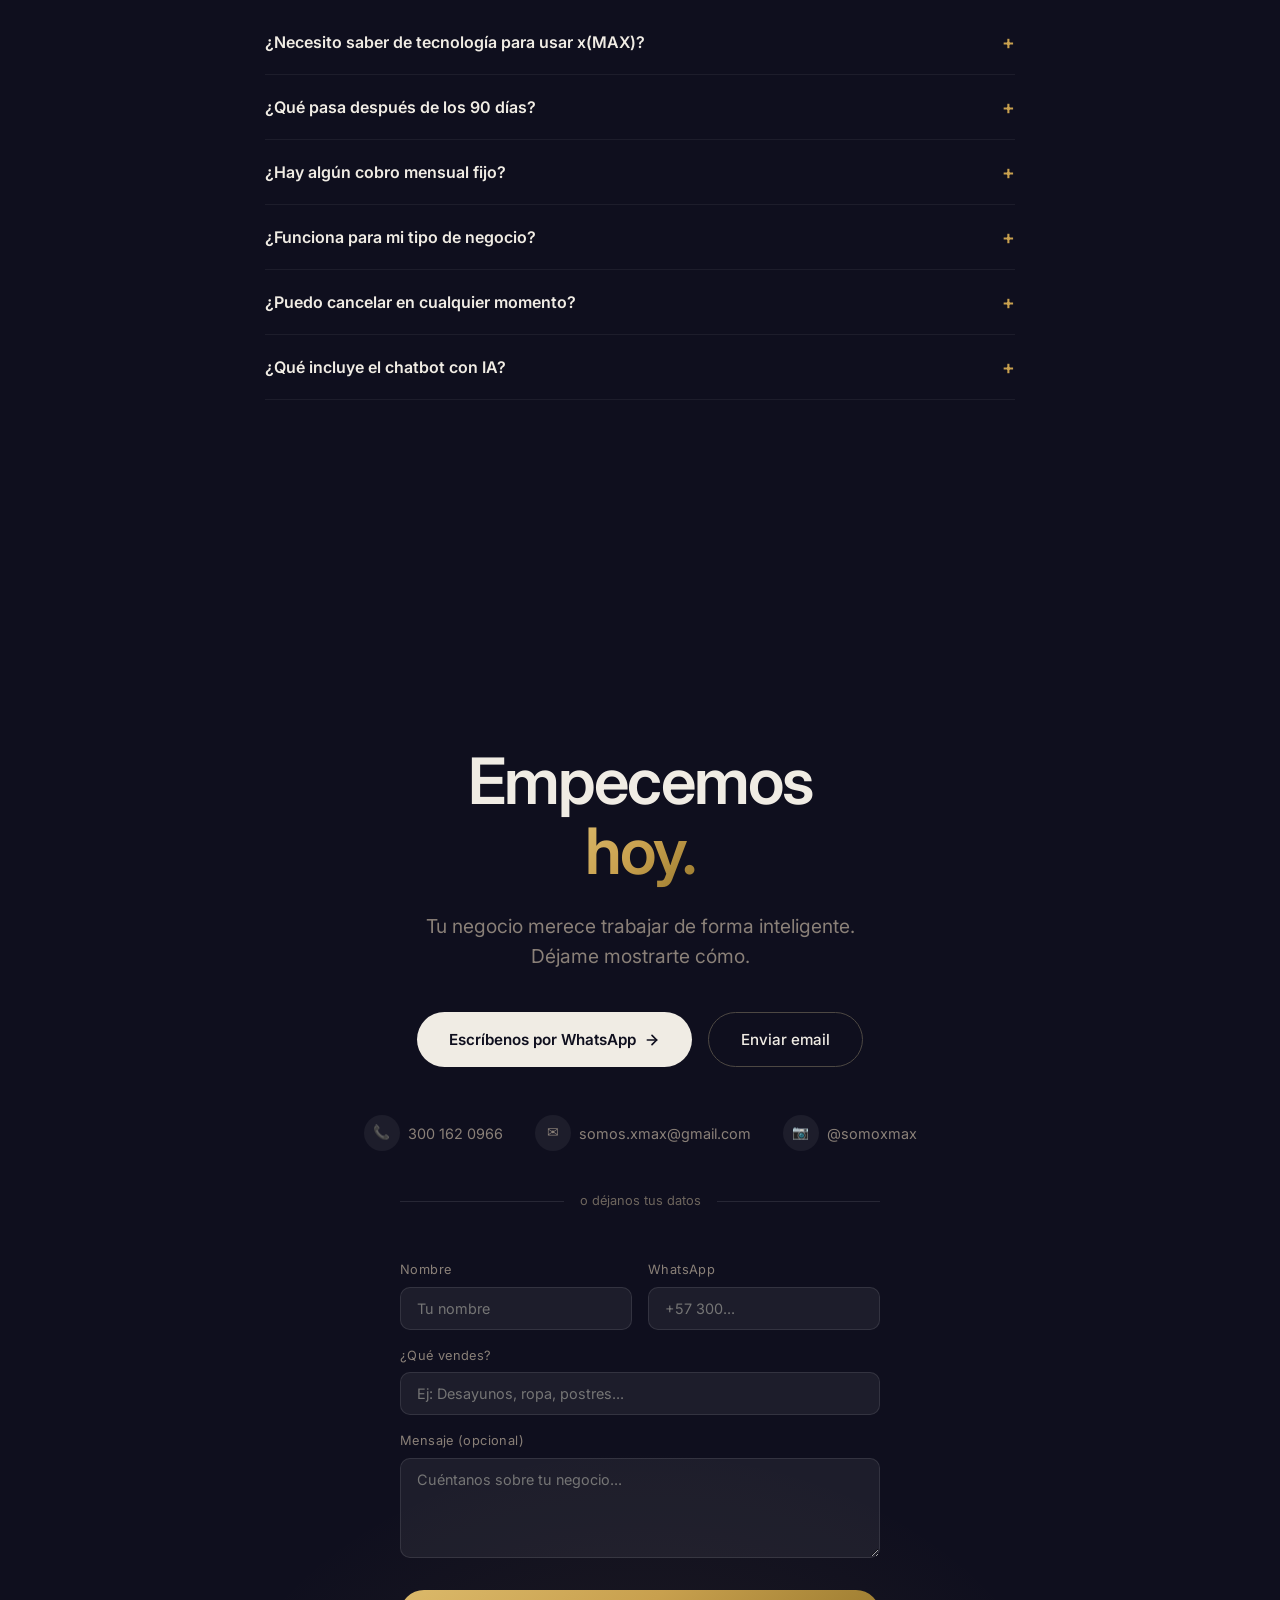
==== commit 88bd170b: "feat: publicar terminos.html + seccion Casos Reales en index LEGAL-05 + MKT-07 de la auditoria 17-ab" ====
--- a/index.html
+++ b/index.html
@@ -2,23 +2,7 @@
 <html lang="es">
 <head>
     <meta charset="UTF-8">
-    <!-- Meta Pixel Code -->
-    <script>
-    !function(f,b,e,v,n,t,s)
-    {if(f.fbq)return;n=f.fbq=function(){n.callMethod?
-    n.callMethod.apply(n,arguments):n.queue.push(arguments)};
-    if(!f._fbq)f._fbq=n;n.push=n;n.loaded=!0;n.version='2.0';
-    n.queue=[];t=b.createElement(e);t.async=!0;
-    t.src=v;s=b.getElementsByTagName(e)[0];
-    s.parentNode.insertBefore(t,s)}(window, document,'script',
-    'https://connect.facebook.net/en_US/fbevents.js');
-    fbq('init', '1249719683430433');
-    fbq('track', 'PageView');
-    </script>
-    <noscript><img height="1" width="1" style="display:none"
-    src="https://www.facebook.com/tr?id=1249719683430433&ev=PageView&noscript=1"
-    /></noscript>
-    <!-- End Meta Pixel Code -->
+    <!-- Meta Pixel: desactivado 17-abr-2026 (cuenta inhabilitada, ver Notion MKT-02) -->
     <!-- Google Analytics -->
     <script async src="https://www.googletagmanager.com/gtag/js?id=G-PE68RVN55R"></script>
     <script>
@@ -2382,7 +2366,7 @@
             transform: translateZ(0);
             will-change: transform;
         }
-${LOGO_CSS}
+
     
         /* ========== LOGO X(MAX) ========== */
         .logo-xmax {
@@ -2744,6 +2728,35 @@
                     </tr>
                 </tfoot>
             </table>
+        </div>
+    </div>
+</section>
+
+<!-- CASOS REALES -->
+<section class="cases" id="casos" style="padding:80px 0;border-top:1px solid rgba(200,160,78,.08)">
+    <div class="container">
+        <div style="text-align:center;margin-bottom:3rem">
+            <div class="section-label reveal" style="font-family:'Clash Display',sans-serif;font-size:.8rem;font-weight:600;letter-spacing:.2em;text-transform:uppercase;color:#c8a04e;margin-bottom:1rem">Casos reales</div>
+            <h2 class="section-title reveal reveal-delay-1">Negocios que ya venden con x(MAX)</h2>
+            <p class="section-subtitle reveal reveal-delay-2">Historias reales de PYMEs colombianas digitalizadas con nosotros. Métricas, testimonios y detalle técnico.</p>
+        </div>
+        <div style="display:grid;grid-template-columns:repeat(auto-fit,minmax(320px,1fr));gap:1.5rem;max-width:900px;margin:0 auto">
+            <a href="casos/shiwan.html" class="reveal" style="display:block;background:rgba(255,255,255,.03);border:1px solid rgba(231,76,60,.25);border-radius:16px;padding:1.75rem;transition:transform .2s,border-color .2s">
+                <div style="display:inline-block;padding:4px 12px;background:rgba(231,76,60,.15);color:#e74c3c;border-radius:100px;font-size:.7rem;font-weight:700;letter-spacing:.12em;text-transform:uppercase;margin-bottom:.75rem">Distribuidora</div>
+                <h3 style="font-family:'Clash Display',sans-serif;font-size:1.4rem;font-weight:500;margin-bottom:.5rem">SHIWAN</h3>
+                <p style="color:#b0b0b8;font-size:.9rem;line-height:1.5;margin-bottom:1rem">235 productos en línea en 48 horas. Mayorista con 8 categorías, chatbot IA, panel admin.</p>
+                <div style="display:flex;gap:1.25rem;font-size:.85rem;color:#c8a04e;font-weight:600">
+                    <span>235 productos</span><span>•</span><span>48h setup</span><span>•</span><span>8 categorías</span>
+                </div>
+            </a>
+            <a href="casos/desayunos-con-amor.html" class="reveal reveal-delay-1" style="display:block;background:rgba(255,255,255,.03);border:1px solid rgba(212,134,140,.25);border-radius:16px;padding:1.75rem;transition:transform .2s,border-color .2s">
+                <div style="display:inline-block;padding:4px 12px;background:rgba(212,134,140,.15);color:#d4868c;border-radius:100px;font-size:.7rem;font-weight:700;letter-spacing:.12em;text-transform:uppercase;margin-bottom:.75rem">Delivery</div>
+                <h3 style="font-family:'Clash Display',sans-serif;font-size:1.4rem;font-weight:500;margin-bottom:.5rem">Desayunos con Amor</h3>
+                <p style="color:#b0b0b8;font-size:.9rem;line-height:1.5;margin-bottom:1rem">Pedidos 24/7 sin caos. Chatbot Lola, CRM, Google Calendar integrado. Pereira.</p>
+                <div style="display:flex;gap:1.25rem;font-size:.85rem;color:#c8a04e;font-weight:600">
+                    <span>31 productos</span><span>•</span><span>24/7 bot</span><span>•</span><span>CRM + agenda</span>
+                </div>
+            </a>
         </div>
     </div>
 </section>
@@ -3173,7 +3186,7 @@
             </div>
             <div class="faq-item reveal">
                 <button class="faq-question" onclick="toggleFaq(this)">¿Puedo cancelar en cualquier momento?<span>+</span></button>
-                <div class="faq-answer"><p>El compromiso mínimo es de 3 meses para que puedas ver resultados reales. Después de ese período, puedes continuar o cancelar sin penalidades.</p></div>
+                <div class="faq-answer"><p>No hay cláusula de permanencia. Puedes cancelar en cualquier momento sin penalidades. Recomendamos darle mínimo 90 días al sistema para que veas resultados reales, pero la decisión siempre es tuya.</p></div>
             </div>
             <div class="faq-item reveal">
                 <button class="faq-question" onclick="toggleFaq(this)">¿Qué incluye el chatbot con IA?<span>+</span></button>
